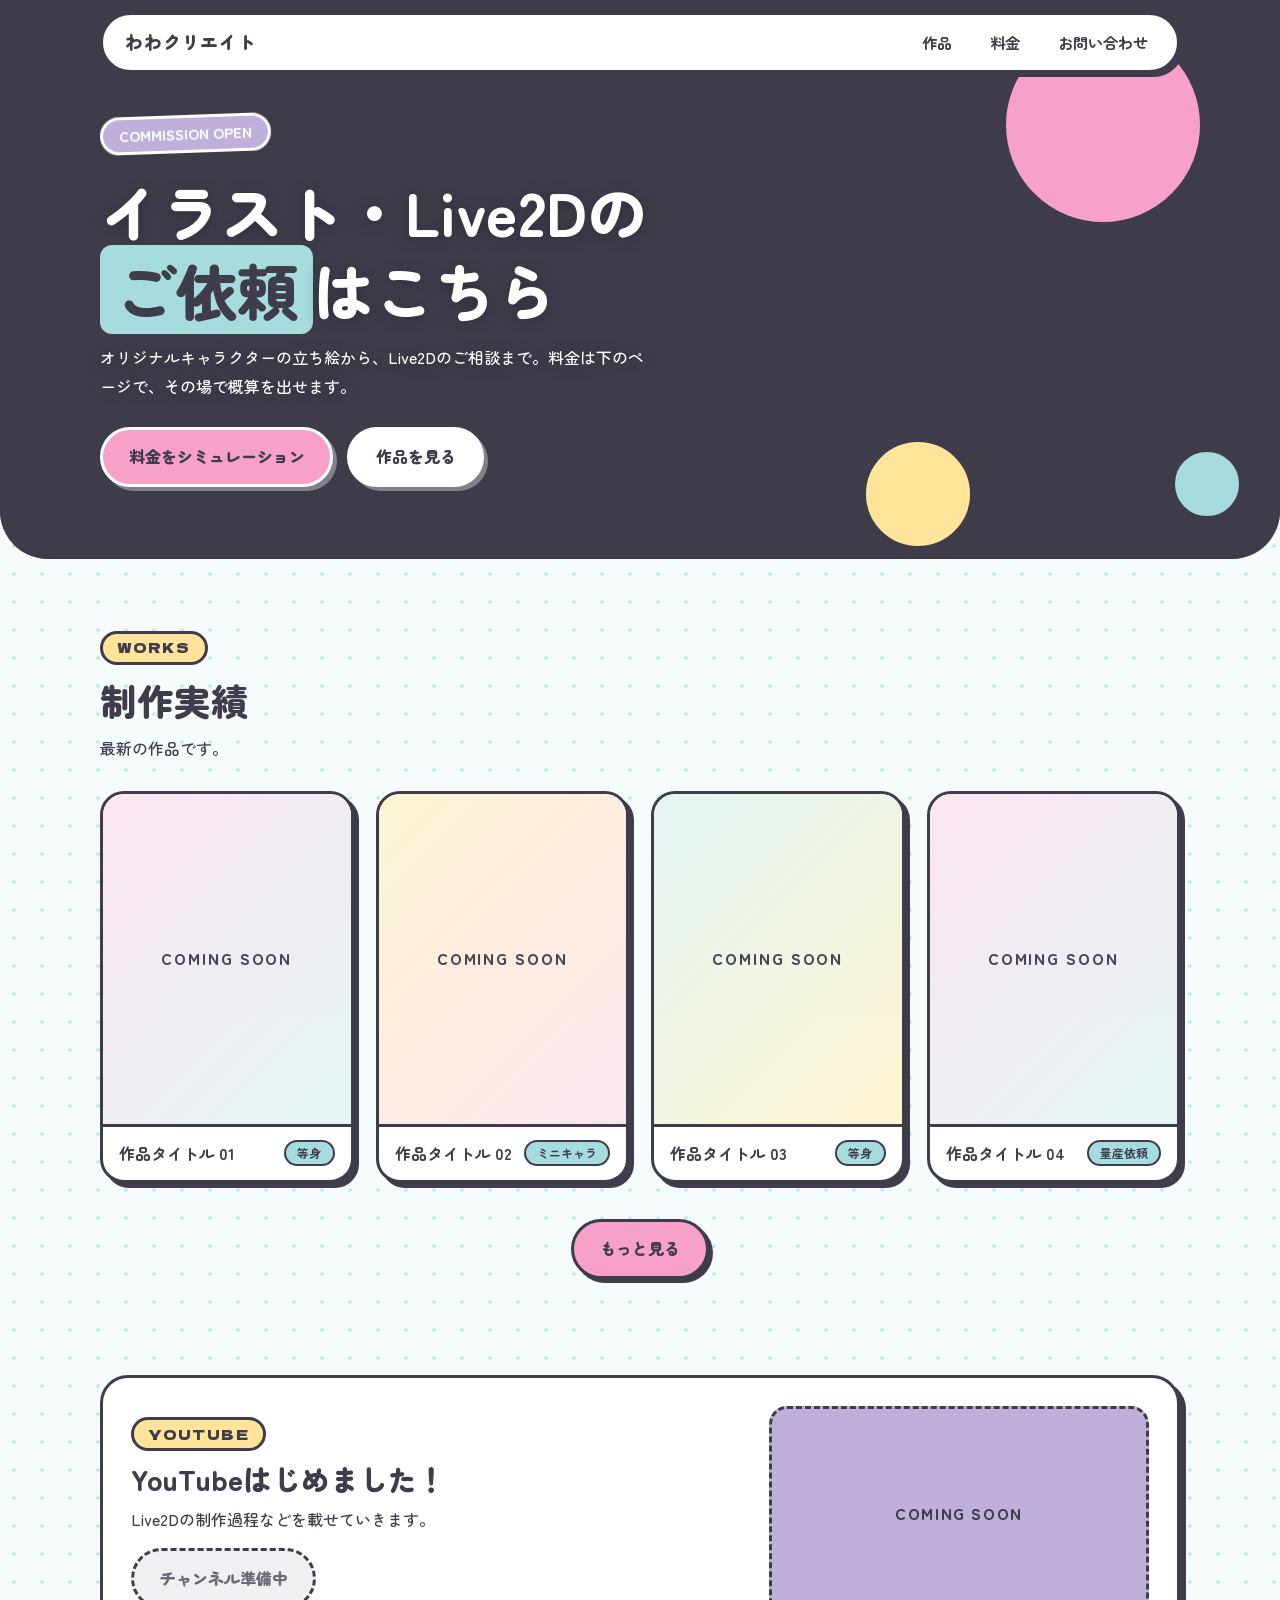
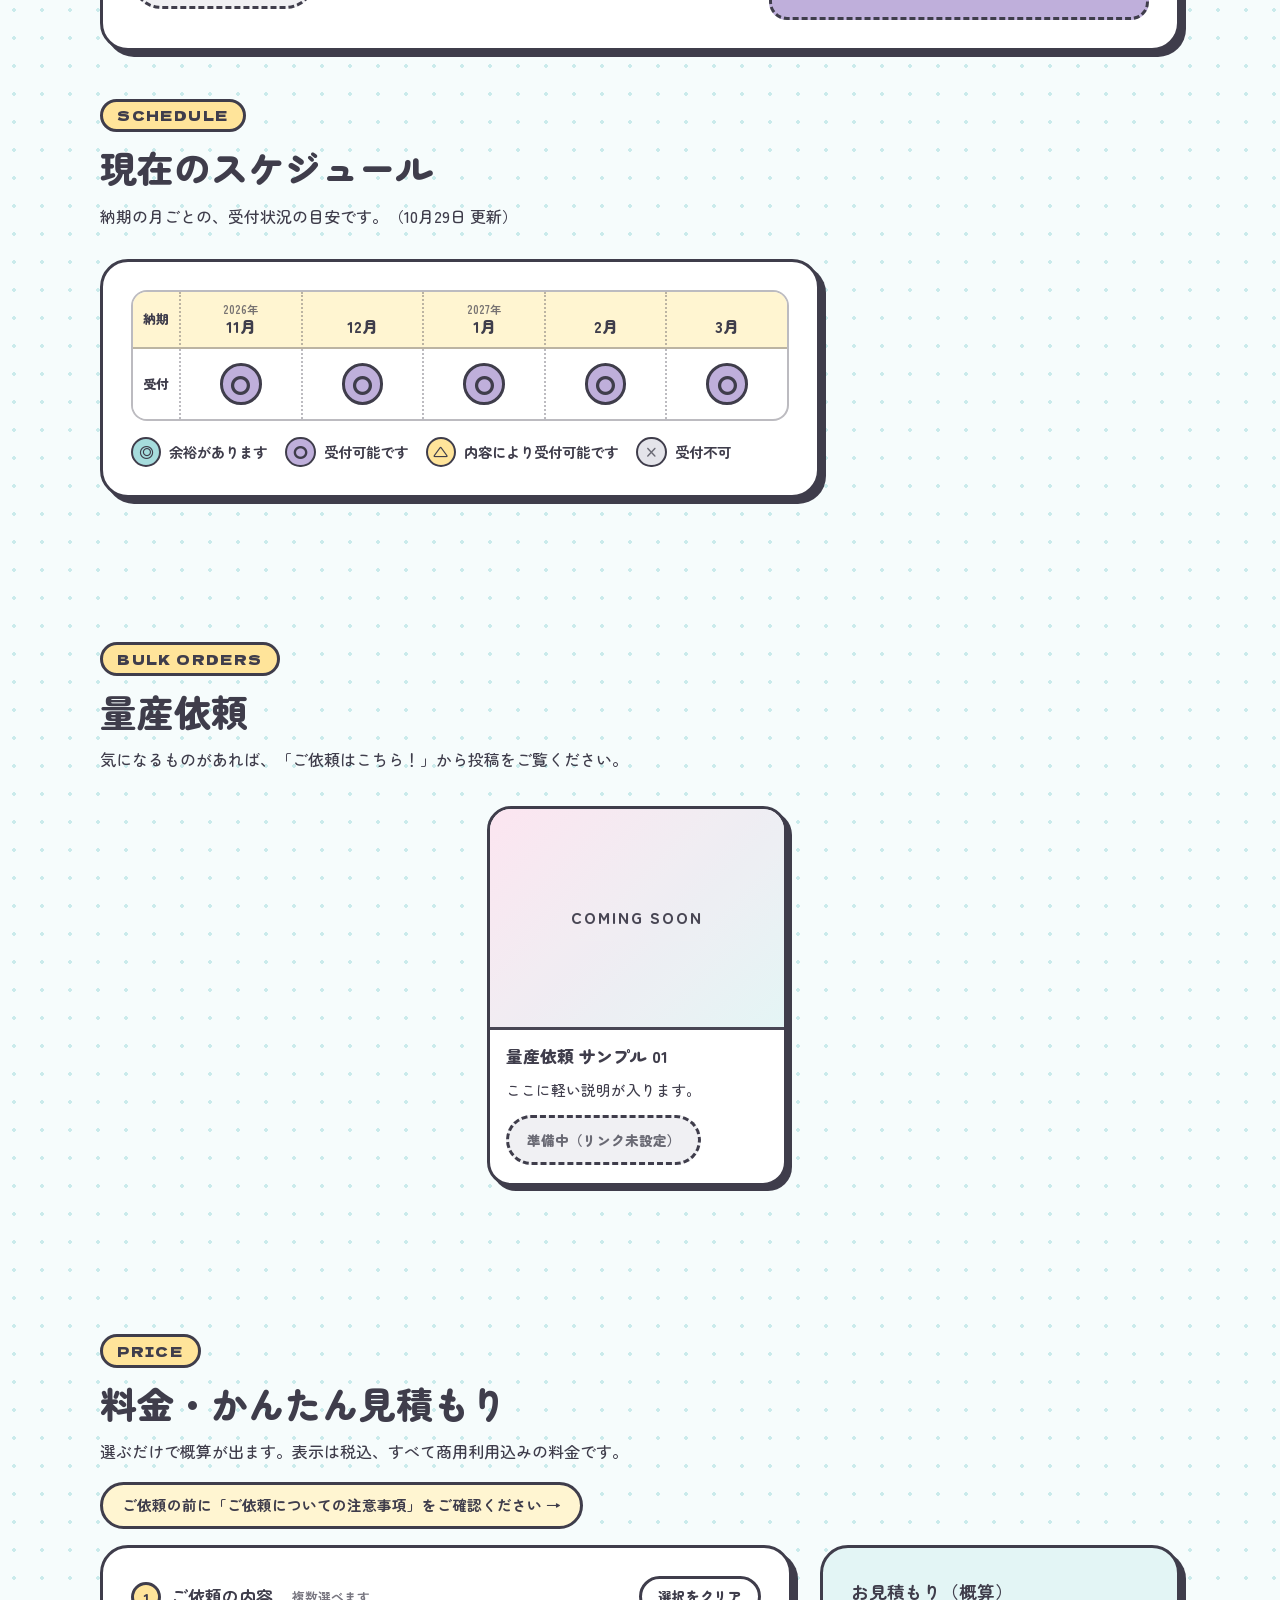
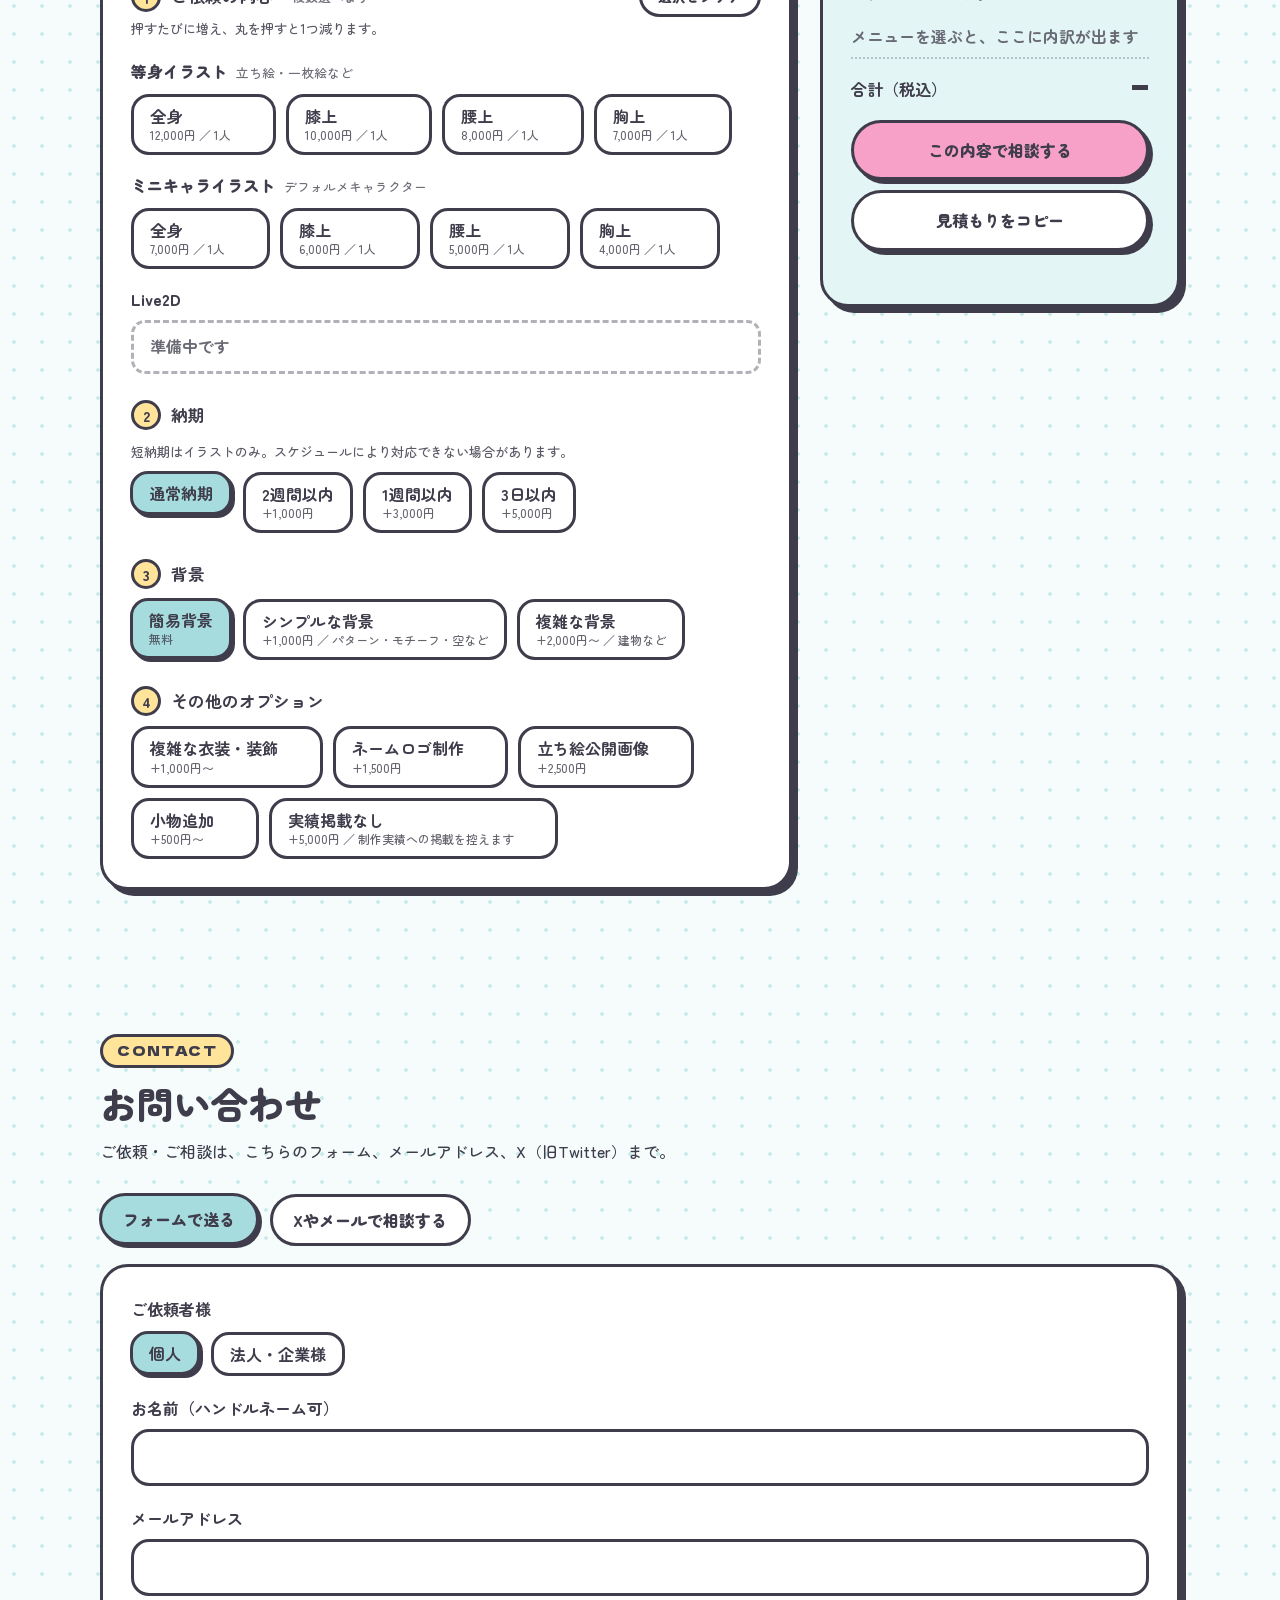
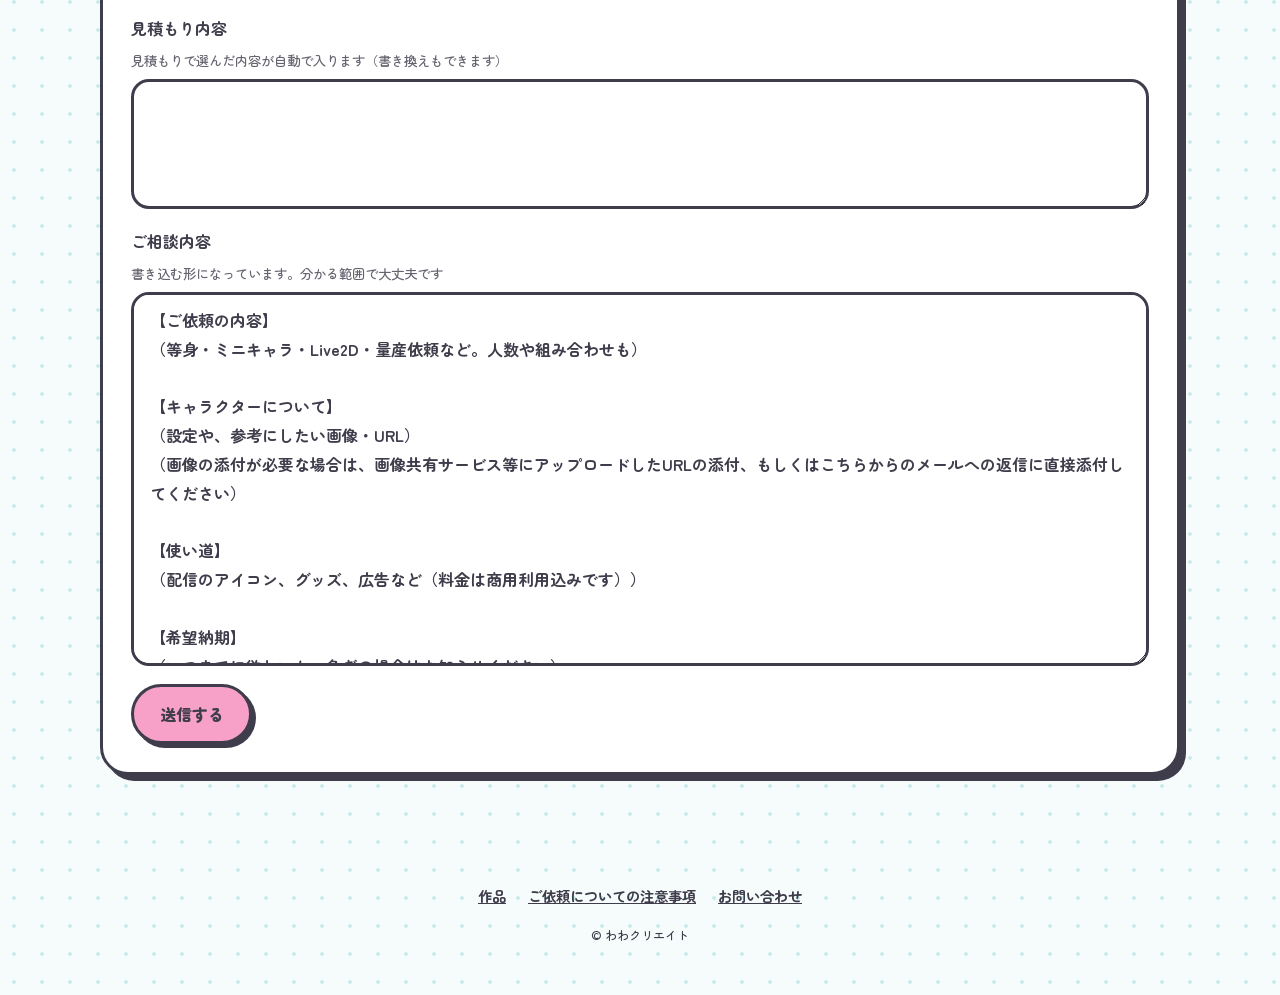
==== index.html @ dc54ae53 "Add files via upload" ====
<!DOCTYPE html>
<html lang="ja">
<head>
<meta charset="UTF-8">
<meta name="viewport" content="width=device-width, initial-scale=1">
<title>SITE NAME | イラスト・Live2Dのご依頼</title>
<meta name="description" content="イラスト・Live2Dのご依頼ページ。実績の紹介、料金の概算見積もり、お問い合わせができます。">
<link rel="preconnect" href="https://fonts.googleapis.com">
<link rel="preconnect" href="https://fonts.gstatic.com" crossorigin>
<link href="https://fonts.googleapis.com/css2?family=Dela+Gothic+One&family=Zen+Maru+Gothic:wght@500;700;900&display=swap" rel="stylesheet">
<link rel="stylesheet" href="style.css">

</head>
<body>

<header>
  <nav>
    <a class="logo" href="#top" data-sitename>SITE NAME</a>
    <ul>
      <li><a href="works.html">作品</a></li>
      <li><a href="#price">料金</a></li>
      <li><a href="#contact">お問い合わせ</a></li>
    </ul>
  </nav>
</header>

<main id="top">
  <div class="hero" id="hero">
    <div class="hero-media" id="heroMedia" aria-hidden="true"></div>
    <div class="hero-dim"></div>
    <span class="blob b1"></span><span class="blob b2"></span><span class="blob b3"></span>
    <div class="wrap">
      <span class="badge">COMMISSION OPEN</span>
      <h1>イラスト・Live2Dの<br><mark>ご依頼</mark>はこちら</h1>
      <p>オリジナルキャラクターの立ち絵から、Live2Dのご相談まで。料金は下のページで、その場で概算を出せます。</p>
      <div class="hero-camp" id="heroCamp" hidden><a class="camp-pill" href="#price" id="heroCampLink"></a></div>
      <div class="cta">
        <a class="btn pink" href="#price">料金をシミュレーション</a>
        <a class="btn white" href="#works">作品を見る</a>
      </div>
    </div>
  </div>

  <!-- 実績（最新の4件。全部は works.html） -->
  <section id="works">
    <div class="wrap">
      <span class="eyebrow">WORKS</span>
      <h2>制作実績</h2>
      <p class="lead">最新の作品です。</p>
      <div class="grid" id="worksGrid" data-limit="4" data-limit-mobile="2"></div>
      <div class="more"><a class="btn pink" href="works.html">もっと見る</a></div>
    </div>
  </section>

  <!-- YouTube -->
  <section id="youtube" class="yt-sec">
    <div class="wrap"><div class="card yt" data-youtube></div></div>
  </section>

  <!-- 現在のスケジュール -->
  <section id="schedule" class="sch-sec">
    <div class="wrap">
      <span class="eyebrow">SCHEDULE</span>
      <h2>現在のスケジュール</h2>
      <p class="lead">納期の月ごとの、受付状況の目安です。<span id="schedUpdated"></span></p>
      <div class="card sch-wrap" id="schedList"></div>
    </div>
  </section>

  <!-- 量産依頼（左右にスライド） -->
  <section id="bulk">
    <div class="wrap">
      <span class="eyebrow">BULK ORDERS</span>
      <h2>量産依頼</h2>
      <p class="lead">気になるものがあれば、「ご依頼はこちら！」から投稿をご覧ください。<span id="bulkHint">左右にスライドできます。</span></p>
      <div class="car-nav" id="bulkNav">
        <button type="button" class="car-btn" id="bulkPrev" aria-label="前へ"><svg viewBox="0 0 24 24" width="22" height="22" fill="none" stroke="currentColor" stroke-width="3" stroke-linecap="round" stroke-linejoin="round" aria-hidden="true"><polyline points="15 5 8 12 15 19"/></svg></button>
        <button type="button" class="car-btn" id="bulkNext" aria-label="次へ"><svg viewBox="0 0 24 24" width="22" height="22" fill="none" stroke="currentColor" stroke-width="3" stroke-linecap="round" stroke-linejoin="round" aria-hidden="true"><polyline points="9 5 16 12 9 19"/></svg></button>
      </div>
      <div class="car-track" id="bulkTrack" tabindex="0" aria-label="量産依頼の一覧（左右にスライドできます）"></div>
    </div>
  </section>

  <!-- 料金・見積もり -->
  <section id="price">
    <div class="wrap">
      <span class="eyebrow">PRICE</span>
      <h2>料金・かんたん見積もり</h2>
      <p class="lead">選ぶだけで概算が出ます。表示は税込、すべて商用利用込みの料金です。</p>
      <div class="camp-banner" id="campBanner" hidden>
        <span class="camp-ribbon">キャンペーン中</span>
        <div class="camp-body">
          <p class="camp-title" id="campTitle"></p>
          <p class="camp-text" id="campText"></p>
        </div>
      </div>
      <button type="button" class="notice-link" data-open="notesDialog" aria-haspopup="dialog">ご依頼の前に「ご依頼についての注意事項」をご確認ください →</button>

      <div class="est" id="estimator">
        <div class="card">
          <div class="group">
            <div class="grp-head">
              <h3><span class="num">1</span>ご依頼の内容<small class="h-sub">複数選べます</small></h3>
              <button type="button" class="clear-btn" id="clearBtn">選択をクリア</button>
            </div>
            <p class="note" style="margin:0 0 4px">押すたびに増え、丸を押すと1つ減ります。</p>
            <div id="figBlocks"></div>
            <div class="fig-cat" id="l2dBlock">
              <h4>Live2D<small>先着特典あり</small></h4>
              <p class="soon" id="l2dSoon">準備中です</p>
              <div class="chips" id="l2dChips"></div>
              <div class="disc" id="discBox" hidden>
                <label><input type="checkbox" name="disc" checked><span id="discLabel"></span></label>
              </div>
            </div>
          </div>

          <div id="illustOptions">
            <div class="group">
              <h3><span class="num">2</span>納期</h3>
              <p class="note" style="margin:0 0 8px">短納期はイラストのみ。スケジュールにより対応できない場合があります。</p>
              <div class="chips" id="rushChips"></div>
            </div>
            <div class="group">
              <h3><span class="num">3</span>背景</h3>
              <div class="chips" id="bgChips"></div>
            </div>
            <div class="group">
              <h3><span class="num">4</span>その他のオプション</h3>
              <p class="note" style="margin:0 0 8px"></p>
              <div class="chips" id="extraChips"></div>
            </div>
          </div>
          <div class="disc" id="campBox" hidden>
            <label><input type="checkbox" name="camp" id="campCheck" checked><span id="campLabel"></span></label>
            <small class="camp-note" id="campNote"></small>
          </div>
        </div>

        <aside class="card summary" aria-live="polite">
          <h3>お見積もり（概算）</h3>
          <ul class="lines" id="lines"></ul>
          <div class="total"><span>合計（税込）</span><b id="total">—</b></div>
          <p class="note" id="note"></p>
          <a class="btn pink" href="#contact">この内容で相談する</a>
          <button type="button" class="btn white" id="copyBtn">見積もりをコピー</button>
          <span class="copy-msg" id="copyMsg" role="status"></span>
        </aside>
      </div>
    </div>
  </section>

  <!-- お問い合わせ -->
  <section id="contact">
    <div class="wrap">
      <span class="eyebrow">CONTACT</span>
      <h2>お問い合わせ</h2>
      <p class="lead">ご依頼・ご相談は、こちらのフォーム、メールアドレス、X（旧Twitter）まで。</p>
      <div class="tabs" role="tablist" aria-label="ご連絡の方法">
        <button type="button" role="tab" class="tab" id="tabForm" aria-selected="true" aria-controls="panelForm">フォームで送る</button>
        <button type="button" role="tab" class="tab" id="tabDm" aria-selected="false" aria-controls="panelDm" tabindex="-1">Xやメールで相談する</button>
      </div>
      <div id="panelForm" role="tabpanel" aria-labelledby="tabForm">
      <div class="card">
        <form id="contactForm" novalidate>
          <fieldset class="f-set">
            <legend>ご依頼者様</legend>
            <div class="chips">
              <label class="chip"><input type="radio" name="clientType" value="個人" checked><span>個人</span></label>
              <label class="chip"><input type="radio" name="clientType" value="法人・企業"><span>法人・企業様</span></label>
            </div>
          </fieldset>
          <label class="f">お名前（ハンドルネーム可）
            <input type="text" name="name" required autocomplete="name">
          </label>
          <label class="f">メールアドレス
            <input type="email" name="email" required autocomplete="email">
          </label>
          <label class="f">見積もり内容 <small>見積もりで選んだ内容が自動で入ります（書き換えもできます）</small>
            <textarea name="estimate" id="estimateField"></textarea>
          </label>
          <label class="f">ご相談内容 <small>書き込む形になっています。分かる範囲で大丈夫です</small>
            <textarea name="message" id="messageField" required rows="12"></textarea>
          </label>
          <input type="text" name="_gotcha" tabindex="-1" autocomplete="off" style="display:none" aria-hidden="true">
          <div class="status" id="formStatus" role="status"></div>
          <button class="btn pink" type="submit" style="justify-self:start">送信する</button>
        </form>
      </div>
      </div>
      <div id="panelDm" role="tabpanel" aria-labelledby="tabDm" hidden>
        <div class="card profile" id="profileCard" aria-label="連絡先"></div>
      </div>
    </div>
  </section>
</main>

<footer>
  <div class="wrap">
    <p class="flinks"><a href="works.html">作品</a><button type="button" class="linkbtn" data-open="notesDialog" aria-haspopup="dialog">ご依頼についての注意事項</button><a href="#contact">お問い合わせ</a></p>
    <small>&copy; <span data-sitename>SITE NAME</span></small>
  </div>
</footer>

<div class="mbar" id="mbar" aria-hidden="true">
  <span>合計（税込）<b id="mTotal">—</b></span>
  <a class="btn pink" href="#contact">相談する</a>
</div>

<dialog id="notesDialog" class="notes-dialog" aria-labelledby="notesTitle">
  <div class="nd-head">
    <h2 id="notesTitle">ご依頼についての注意事項</h2>
    <button type="button" class="btn white nd-close" data-close>閉じる</button>
  </div>
  <div class="nd-body">
    
    <div class="card note-card" style="margin-top:0">
        <h2>ご依頼の流れ</h2>
        <ol>
          <li>【お問い合わせ】フォーム、メール、X（旧Twitter）のいずれかでご連絡ください。</li>
          <li>【確認】ご希望の内容を確認して、正式なお見積もり、納期をご案内します。</li>
          <li>【お支払い】原則先払い、銀行振込です。その他の方法や分割等も内容により対応可能。お気軽にご相談ください。</li>
          <li>【制作開始】入金確認後制作を開始いたします。</li>
          <li>【ラフ】ラフをご確認いただき、修正があればお伝えください。</li>
          <li>【清書】清書をご確認いただき、修正があれば修正し、納品。</li>
        </ol>
      </div>

      <div class="card note-card">
        <h2>料金について</h2>
        <ul>
          <li>表示している金額は、すべて税込です。</li>
          <li>すべて商用利用込みの料金です。</li>
          <li>かんたん見積もりは概算です。正式なお見積もりは内容確認後改めてご案内します。</li>
          <li>「〜」が付いている項目は最低金額です。内容によって変わります。</li>
        </ul>
      </div>

      <div class="card note-card">
        <h2>納期について</h2>
        <ul>
          <li>通常の納期：内容によりますが、ご依頼から納品まで通常1か月程頂いております。</li>
          <li>現在の受付状況は、トップページの「<a href="index.html#schedule">現在のスケジュール</a>」をご覧ください。</li>
          <li>短納期オプションはスケジュールによってはお受けできない場合があります。お急ぎの場合はあらかじめお伝えください。</li>
        </ul>
      </div>

      <div class="card note-card">
        <h2>修正について</h2>
        <ul>
          <li>無料の修正は、ラフの段階で2回までです。</li>
          <li>3回目以降は、500円〜の追加料金をいただきます。内容によって金額は異なります。</li>
          <li>完成後の修正は、軽微なもので1回のみ無料です。大幅な変更や2回目以降の修正は、同じく500円〜の追加料金をいただきます。</li>
        </ul>
      </div>

      <div class="card note-card">
        <h2>利用範囲・著作権について</h2>
        <ul>
          <li>商用利用に含まれる範囲：収益化している活動での使用、将来的な収益化を目指す活動での使用、グッズの販売を含みます。</li>
          <li>法人でのご利用：個人の方と同じ料金・範囲です。商用利用の範囲以外での使用用途をご希望の場合は事前にご相談ください（別料金となる場合があります）</li>
          <li>著作権の扱い：著作権は譲渡しません。著作権の譲渡をご希望の場合は、別途ご相談ください（別料金となります）</li>
          <li>禁止事項：イラストの二次配布、自作発言、AIへの学習・読み込みはお断りしています。</li>
          <li>実績掲載：完成したイラストは制作実績としてこのサイトやSNSに掲載することがあります。掲載を控えたい場合は追加オプションとなります（5,000円）</li>
        </ul>
      </div>

      <div class="card note-card">
        <h2>キャンセル・返金について</h2>
        <ul>
          <li>制作が始まってからのキャンセルは、<strong class="em-u">原則お受けしていません。</strong></li>
          <li>もしご希望される場合は、ラフ提出前→全額返金、ラフ提出後以降→返金不可・進行度合いによってはキャンセル料をいただくことがあります。</li>
        </ul>
      </div>

      <div class="card note-card">
        <h2>お預かりする情報について</h2>
        <ul>
          <li>お問い合わせでお預かりする個人情報・ご相談内容は、ご連絡と制作以外の用途で一切使用致しません。</li>
          <li>お問い合わせフォームの内容は、外部のフォーム受付サービスを通して受け取っています。</li>
        </ul>
      </div>

      <div class="card note-card">
        <h2>お受けできないご依頼</h2>
        <ul>
          <li>政治、宗教に関するご依頼</li>
          <li>公式のガイドラインで、有償でのご依頼が認められていない二次創作</li>
          <li>他者を攻撃する内容のご依頼</li>
          <li>判断に迷うご依頼は、事前にご相談ください。</li>
        </ul>
      </div>

      <div class="card note-card">
        <h2>Live2Dについて</h2>
        <ul>
          <li>準備中です。YoutubeやXに進捗をアップしていきますのでよければご確認ください！</li>
        </ul>
      </div>
    <div class="more"><button type="button" class="btn pink" data-close>閉じて戻る</button></div>
  </div>
</dialog>

<dialog id="lightbox" class="lb" aria-label="拡大表示">
  <div class="lb-media" id="lbMedia"></div>
  <div class="lb-info">
    <p class="lb-title" id="lbTitle"></p>
    <span class="tag" id="lbTag"></span>
    <p class="lb-desc" id="lbDesc"></p>
    <div class="lb-actions" id="lbActions"></div>
  </div>
  <button class="btn" type="button" id="lightboxClose">閉じる</button>
</dialog>

<noscript><p style="text-align:center;padding:24px">見積もりとフォームを使うには、JavaScriptを有効にしてください。</p></noscript>

<script src="config.js"></script>
<script src="common.js"></script>
<script>
/* サイト名・連絡先・トップ画像・作品は config.js、料金はこの下の PRICES を編集します */

// ==LOGIC-START==
// 料金はすべて「税込」で書きます。書いた数字がそのまま表示されます。
const PRICES = {
  categories: {
    tokushin: { label: "等身イラスト", note: "立ち絵・一枚絵など", sizes: [
      { id: "full",  label: "全身", price: 12000 },
      { id: "knee",  label: "膝上", price: 10000 },
      { id: "waist", label: "腰上", price: 8000 },
      { id: "bust",  label: "胸上", price: 7000 }
    ]},
    mini: { label: "ミニキャライラスト", note: "デフォルメキャラクター", sizes: [
      { id: "full",  label: "全身", price: 7000 },
      { id: "knee",  label: "膝上", price: 6000 },
      { id: "waist", label: "腰上", price: 5000 },
      { id: "bust",  label: "胸上", price: 4000 }
    ]}
  },
  // Live2D（仮置き）。使わない間は enabled を false にすると隠れます
  live2d: {
    enabled: false,   // ← Live2Dを始めるときは true にします（準備中の表示が消えて、メニューが出ます）
    discountRate: 0.5,
    discountLabel: "先着3名様 50%OFF を適用する",
    items: [
      { id: "illust",   label: "Live2D用イラスト",           price: 15000, desc: "Live2Dで動かす前提の、大きめサイズの立ち絵" },
      { id: "parts",    label: "パーツ分け",                 price: 10000, from: true, desc: "お手持ちの立ち絵をパーツ分けします" },
      { id: "simple",   label: "Live2D シンプルプラン",       price: 20000, desc: "基本の動きを中心にしたモデリング" },
      { id: "standard", label: "Live2D スタンダードプラン",   price: 40000, desc: "表情や揺れものにも対応した標準モデリング" }
    ]
  },
  rush: [
    { id: "none", label: "通常納期",   price: 0 },
    { id: "w2",   label: "2週間以内",  price: 1000 },
    { id: "w1",   label: "1週間以内",  price: 3000 },
    { id: "d3",   label: "3日以内",    price: 5000 }
  ],
  background: [
    { id: "simple",  label: "簡易背景",       price: 0,    desc: "" },
    { id: "basic",   label: "シンプルな背景", price: 1000, desc: "パターン・モチーフ・空など" },
    { id: "complex", label: "複雑な背景",     price: 2000, from: true, desc: "建物など" }
  ],
  extras: [
    { id: "costume", label: "複雑な衣装・装飾", price: 1000, from: true, type: "check" },
    { id: "logo",    label: "ネームロゴ制作",   price: 1500, type: "check" },
    { id: "promo",   label: "立ち絵公開画像",   price: 2500, type: "check" },
    { id: "props",   label: "小物追加",         price: 500,  from: true, type: "count", unit: "点" },
    { id: "nopost",  label: "実績掲載なし",     price: 5000, type: "check", max: 1, desc: "制作実績への掲載を控えます" }
  ]
};

const yen = n => n.toLocaleString("ja-JP") + "円";

function calculate(s) {
  const lines = [];
  let hasFrom = false;
  const add = (label, price, from) => { lines.push({ label, price, from: !!from }); if (from) hasFrom = true; };

  // イラスト：等身・ミニキャラの、範囲ごとの人数
  let illustCount = 0;
  Object.entries(PRICES.categories).forEach(([cid, cat]) => cat.sizes.forEach(z => {
    const n = (s.figs || {})[cid + ":" + z.id] || 0;
    if (n > 0) { illustCount += n; add(cat.label + "（" + z.label + "）" + (n > 1 ? " ×" + n : ""), z.price * n); }
  }));
  // 納期・背景・オプションは、イラストがあるときだけ（全体に1回）
  if (illustCount > 0) {
    const rush = PRICES.rush.find(r => r.id === s.rush);
    if (rush && rush.price) add("短納期：" + rush.label, rush.price);
    const bg = PRICES.background.find(b => b.id === s.bg);
    if (bg && bg.price) add("背景：" + bg.label, bg.price, bg.from);
    PRICES.extras.forEach(e => {
      const n = s.extras[e.id] || 0;
      if (n > 0) add(e.label + (n > 1 ? " ×" + n : ""), e.price * n, e.from);
    });
  }
  // Live2D
  let l2dSubtotal = 0;
  PRICES.live2d.items.filter(i => (s.live2d || []).includes(i.id)).forEach(i => { add(i.label, i.price, i.from); l2dSubtotal += i.price; });

  const subtotal = lines.reduce((a, l) => a + l.price, 0);
  // 先着特典は、Live2Dの分だけにかかる
  let discount = 0;
  if (s.discount && PRICES.live2d.discountRate && l2dSubtotal > 0) {
    discount = Math.round(l2dSubtotal * PRICES.live2d.discountRate);
  }
  // キャンペーン割引：campaignRate（例 0.15）があるときだけ、割引後の合計にかける
  let campaign = 0;
  if (s.campaignRate > 0 && subtotal - discount > 0) {
    campaign = Math.round((subtotal - discount) * s.campaignRate);
  }
  return {
    lines, illustCount, subtotal, discount, campaign, total: subtotal - discount - campaign, hasFrom,
    campaignLabel: s.campaignLabel || "キャンペーン割引", campaignPct: Math.round((s.campaignRate || 0) * 100)
  };
}

function estimateText(r) {
  if (!r.lines.length) return "";
  const rows = r.lines.map(l => "・" + l.label + "：" + yen((l.price)) + (l.from ? "〜" : ""));
  if (r.discount) rows.push("・先着特典：-" + yen((r.discount)));
  if (r.campaign) rows.push("・" + r.campaignLabel + "（" + r.campaignPct + "%OFF）：-" + yen((r.campaign)));
  rows.push("合計（税込）：" + yen((r.total)) + (r.hasFrom ? "〜" : ""));
  return rows.join("\n");
}
// ==LOGIC-END==

/* ---------- 画面の組み立て ---------- */
function renderHero() {
  const h = CONFIG.hero, hero = $("#hero"), media = $("#heroMedia");
  hero.style.setProperty("--dim", h.dim);
  if (!h.src) return;
  hero.classList.add("has-media");
  hero.style.setProperty("--pos", h.position || "center");
  if (h.positionMobile) hero.style.setProperty("--pos-m", h.positionMobile);
  let el;
  if (h.type === "video") {
    el = document.createElement("video");
    el.muted = true; el.loop = true; el.playsInline = true;
    el.setAttribute("muted", ""); el.setAttribute("playsinline", "");
    if (h.poster) el.poster = h.poster;
    el.src = h.src;
    if (!window.matchMedia("(prefers-reduced-motion: reduce)").matches) {
      el.autoplay = true;
      const p = el.play(); if (p && p.catch) p.catch(() => {});
    }
  } else {
    el = document.createElement("img");
    el.src = h.src; el.alt = "";
  }
  if (h.blur > 0) { el.style.setProperty("--blur", h.blur + "px"); el.style.transform = "scale(1.05)"; }
  el.onerror = () => { hero.classList.remove("has-media"); el.remove(); };
  media.appendChild(el);
}
const state = { figs: {}, rush: "none", bg: "simple", extras: {}, live2d: [], discount: true, campaign: true };

/* ---------- キャンペーン（期限つき。過ぎたら自動で消える） ---------- */
const CAMP = (function () {
  if (typeof CAMPAIGN === "undefined" || !CAMPAIGN.enabled || !(CAMPAIGN.rate > 0)) return null;
  const m = /^(\d{4})-(\d{2})-(\d{2})$/.exec(CAMPAIGN.endDate || "");
  if (!m) return null;
  const end = new Date(m[1] + "-" + m[2] + "-" + m[3] + "T23:59:59+09:00");
  if (isNaN(end.getTime()) || Date.now() > end.getTime()) return null;
  const wd = "日月火水木金土"[new Date(Date.UTC(+m[1], +m[2] - 1, +m[3])).getUTCDay()];
  const yearPart = +m[1] !== new Date().getFullYear() ? m[1] + "年" : "";
  return {
    rate: CAMPAIGN.rate, pct: Math.round(CAMPAIGN.rate * 100), name: CAMPAIGN.name || "キャンペーン",
    endText: yearPart + (+m[2]) + "月" + (+m[3]) + "日（" + wd + "）まで", stack: !!CAMPAIGN.withLive2dSenchaku
  };
})();
const campaignBlocked = () => !!CAMP && state.live2d.length > 0 && state.discount && !CAMP.stack;
const campaignOn = () => !!CAMP && state.campaign && !campaignBlocked();
function renderCampaign() {
  if (!CAMP) return;
  $("#heroCamp").hidden = false;
  $("#heroCampLink").innerHTML = '<span class="nb">' + esc(CAMP.name) + "　" + CAMP.pct + '%OFF</span><span class="nb">' + esc(CAMP.endText) + "</span>";
  $("#campBanner").hidden = false;
  $("#campTitle").innerHTML = '<span class="nb">' + esc(CAMP.name) + '</span><span class="nb">見積もりの合計から' + CAMP.pct + "%OFF</span>";
  $("#campText").textContent = CAMP.endText + "。見積もりを使ってお問い合わせいただいた方が対象です。見積もりの内容を添えてご連絡ください。";
  $("#campBox").hidden = false;
  $("#campLabel").textContent = CAMP.name + "（" + CAMP.pct + "%OFF）を適用する　" + CAMP.endText;
}

document.title = CONFIG.siteName + " | イラスト・Live2Dのご依頼";

function chip(type, name, value, label, sub, checked) {
  return '<label class="chip"><input type="' + type + '" name="' + name + '" value="' + value + '"' + (checked ? " checked" : "") +
    "><span>" + label + (sub ? "<small>" + sub + "</small>" : "") + "</span></label>";
}
const baseLabel = (p, from) => yen((p)) + (from ? "〜" : "");
const plusLabel = (p, from) => p === 0 ? "無料" : "+" + yen((p)) + (from ? "〜" : "");

// 押すたびに増えるボタン。右はしの丸が個数（丸を押すと1つ減る）
function cchip(attr, id, label, sub) {
  return '<div class="cwrap" ' + attr + '="' + id + '"><button type="button" class="cchip" aria-pressed="false"><span>' + label +
    (sub ? "<small>" + sub + "</small>" : "") + '</span></button><button type="button" class="cnt" hidden></button></div>';
}
function renderFigs() {
  $("#figBlocks").innerHTML = Object.entries(PRICES.categories).map(([cid, c]) =>
    '<div class="fig-cat"><h4>' + c.label + "<small>" + c.note + "</small></h4><div class=\"chips\">" +
    c.sizes.map(z => cchip("data-fig", cid + ":" + z.id, z.label, baseLabel(z.price) + " ／ 1人")).join("") +
    "</div></div>").join("");
}
function syncCounts() {
  document.querySelectorAll(".cwrap").forEach(w => {
    const n = (w.dataset.fig ? state.figs[w.dataset.fig] : state.extras[w.dataset.extra]) || 0;
    const bd = w.querySelector(".cnt");
    bd.hidden = n === 0; bd.textContent = n;
    bd.setAttribute("aria-label", "現在" + n + "。押すと1つ減らします");
    const c = w.querySelector(".cchip"); c.classList.toggle("on", n > 0); c.setAttribute("aria-pressed", n > 0);
  });
}
function renderOptions() {
  $("#rushChips").innerHTML = PRICES.rush.map(r => chip("radio", "rush", r.id, r.label, r.price ? plusLabel(r.price) : "", state.rush === r.id)).join("");
  $("#bgChips").innerHTML = PRICES.background.map(b => chip("radio", "bg", b.id, b.label, [plusLabel(b.price, b.from), b.desc].filter(Boolean).join(" ／ "), state.bg === b.id)).join("");
  $("#extraChips").innerHTML = PRICES.extras
    .map(e => cchip("data-extra", e.id, e.label, [plusLabel(e.price, e.from), e.desc].filter(Boolean).join(" ／ "))).join("");
}
function renderLive2D() {
  const on = PRICES.live2d.enabled;
  $("#l2dBlock").querySelector("h4 small").hidden = !on;
  $("#l2dChips").hidden = !on;
  $("#l2dSoon").hidden = on;
  $("#l2dChips").innerHTML = PRICES.live2d.items.map(i => chip("checkbox", "l2d", i.id, i.label, [baseLabel(i.price, i.from), i.desc].filter(Boolean).join(" ／ "), false)).join("");
  $("#discLabel").textContent = PRICES.live2d.discountLabel;
}
let lastResult = null;
function update() {
  if (CAMP) {
    const cb = $("#campCheck");
    cb.checked = campaignOn(); cb.disabled = campaignBlocked();
    $("#campNote").textContent = campaignBlocked() ? "Live2Dの先着特典とは同時に使えません。先着特典のチェックを外すと選べます。" : "";
  }
  $("#discBox").hidden = state.live2d.length === 0;
  const r = calculate({ ...state, campaignRate: campaignOn() ? CAMP.rate : 0, campaignLabel: CAMP ? CAMP.name : "" });
  lastResult = r;
  const list = $("#lines");
  if (!r.lines.length) {
    list.innerHTML = '<li class="empty">メニューを選ぶと、ここに内訳が出ます</li>';
    $("#total").textContent = "—"; $("#mTotal").textContent = "—";
    $("#note").textContent = "";
    $("#estimateField").value = "";
    return;
  }
  let html = r.lines.map(l => "<li><span>" + l.label + "</span><span>" + yen((l.price)) + (l.from ? "〜" : "") + "</span></li>").join("");
  if (r.discount) html += '<li class="minus"><span>先着特典</span><span>-' + yen((r.discount)) + "</span></li>";
  if (r.campaign) html += '<li class="minus"><span>' + esc(r.campaignLabel) + "（" + r.campaignPct + "%OFF）</span><span>-" + yen((r.campaign)) + "</span></li>";
  list.innerHTML = html;
  const total = yen((r.total)) + (r.hasFrom ? "〜" : "");
  $("#total").textContent = total; $("#mTotal").textContent = total;
  $("#note").textContent = (r.hasFrom ? "「〜」付きの項目は最低金額です。" : "") + "あくまで概算です。正式なお見積もりは、内容を確認してからご案内します。";
  $("#estimateField").value = estimateText(r);
}

$("#estimator").addEventListener("change", e => {
  const t = e.target;
  if (t.name === "rush") state.rush = t.value;
  else if (t.name === "bg") state.bg = t.value;
  else if (t.name === "l2d") state.live2d = [...document.querySelectorAll("input[name=l2d]:checked")].map(i => i.value);
  else if (t.name === "disc") state.discount = t.checked;
  else if (t.name === "camp") state.campaign = t.checked;
  update();
});
$("#estimator").addEventListener("click", e => {
  if (e.target.closest("#clearBtn")) {
    state.figs = {}; state.extras = {}; state.live2d = []; state.rush = "none"; state.bg = "simple";
    renderOptions(); renderLive2D(); syncCounts(); update();
    return;
  }
  const w = e.target.closest(".cwrap");
  if (!w) return;
  const store = w.dataset.fig ? state.figs : state.extras;
  const id = w.dataset.fig || w.dataset.extra;
  const dec = !!e.target.closest(".cnt");
  const ex = w.dataset.extra ? PRICES.extras.find(x => x.id === id) : null;
  store[id] = Math.max(0, Math.min((ex && ex.max) || 20, (store[id] || 0) + (dec ? -1 : 1)));
  syncCounts(); update();
});

/* ---------- 見積もりのコピー ---------- */
(function () {
  const msg = $("#copyMsg"); let timer;
  const say = m => { msg.textContent = m; clearTimeout(timer); timer = setTimeout(() => { msg.textContent = ""; }, 6000); };
  $("#copyBtn").addEventListener("click", async () => {
    if (!lastResult || !lastResult.lines.length) { say("メニューを選ぶと、コピーできます。"); return; }
    const text = "【お見積もり（概算・税込）】\n" + estimateText(lastResult) + "\n※サイトの見積もり機能で作成しました";
    say((await copyText(text)) ? "コピーしました。XのDMやメールに貼り付けてください。" : "コピーできませんでした。下のフォームの「見積もり内容」からコピーしてください。");
  });
})();

/* ---------- 連絡方法の切り替え ---------- */
(function () {
  const tabs = [$("#tabForm"), $("#tabDm")], panels = [$("#panelForm"), $("#panelDm")];
  const show = i => tabs.forEach((t, k) => {
    t.setAttribute("aria-selected", k === i); t.tabIndex = k === i ? 0 : -1; panels[k].hidden = k !== i;
  });
  tabs.forEach((t, i) => {
    t.addEventListener("click", () => show(i));
    t.addEventListener("keydown", e => {
      if (e.key === "ArrowRight" || e.key === "ArrowLeft") { const n = 1 - i; show(n); tabs[n].focus(); }
    });
  });
})();

/* ---------- フォーム ---------- */
$("#contactForm").addEventListener("submit", async e => {
  e.preventDefault();
  const form = e.target, st = $("#formStatus");
  const show = (msg, cls) => { st.textContent = msg; st.className = "status show " + cls; };
  if (!form.name.value.trim() || !form.email.value.trim() || !form.message.value.trim()) {
    show("お名前・メールアドレス・ご相談内容を入力してください。", "warn"); return;
  }
  if (form.message.value.trim() === form.message.defaultValue.trim()) {
    show("ご相談内容の項目に、書き込んでください。", "warn"); return;
  }
  if (!CONFIG.formEndpoint) {
    show("フォームの送信先がまだ設定されていません（config.js の formEndpoint を設定してください）。", "warn"); return;
  }
  try {
    const fd = new FormData(form);
    const subject = "【" + CONFIG.siteName + "】お問い合わせ";
    fd.append("_subject", subject); fd.append("subject", subject);
    if (CONFIG.formAccessKey) fd.append("access_key", CONFIG.formAccessKey);
    const res = await fetch(CONFIG.formEndpoint, { method: "POST", headers: { Accept: "application/json" }, body: fd });
    if (!res.ok) throw new Error("status " + res.status);
    form.reset(); update();
    show("送信しました。内容を確認して、ご連絡します。", "ok");
  } catch (err) {
    show("送信できませんでした。時間をおいてもう一度お試しください。", "warn");
  }
});

renderHero(); renderFigs(); renderOptions(); renderLive2D(); renderCampaign(); syncCounts(); update();
</script>
</body>
</html>
---- style.css ----
:root{
  --bg:#F6FCFC; --ink:#3F3D4B; --card:#fff;
  --pink:#F7A1C9; --pink-soft:#FCE4F0;
  --blue:#3C9CA0; --blue-soft:#E3F5F5;
  --yellow:#FFE49A; --yellow-soft:#FFF5D1;
  --mint:#A6DCDD; --lav:#BFAFDB;
  --radius:28px;
}
*{box-sizing:border-box;margin:0}
html{scroll-behavior:smooth}
body{
  font-family:"Zen Maru Gothic","Hiragino Maru Gothic ProN","Yu Gothic",sans-serif;
  background:var(--bg);
  background-image:radial-gradient(rgba(166,220,221,.55) 2px,transparent 2px);
  background-size:28px 28px;
  color:var(--ink);line-height:1.8;font-weight:500;-webkit-font-smoothing:antialiased;
}
a{color:inherit}
.wrap{width:min(1080px,100% - 32px);margin-inline:auto}
section{padding:72px 0}

/* ボタン */
.btn{
  display:inline-flex;align-items:center;justify-content:center;gap:.4em;
  padding:.8rem 1.6rem;border:3px solid var(--ink);border-radius:999px;
  background:var(--yellow);color:var(--ink);font:inherit;font-weight:900;text-decoration:none;cursor:pointer;
  box-shadow:4px 4px 0 var(--ink);transition:transform .12s,box-shadow .12s;
}
.btn:hover{transform:translate(2px,2px);box-shadow:2px 2px 0 var(--ink)}
.btn:active{transform:translate(4px,4px);box-shadow:0 0 0 var(--ink)}
.btn.pink{background:var(--pink)}
.btn.white{background:#fff}
:focus-visible{outline:3px solid var(--blue);outline-offset:3px}

/* ナビ */
header{position:sticky;top:12px;z-index:20;padding:0 16px}
nav{
  width:min(1080px,100%);margin:12px auto 0;display:flex;align-items:center;justify-content:space-between;gap:12px;
  background:#fff;border:3px solid var(--ink);border-radius:999px;padding:.5rem .8rem .5rem 1.4rem;box-shadow:4px 4px 0 var(--ink);
}
.logo{font-weight:900;font-size:1.1rem;text-decoration:none;letter-spacing:.04em}
nav ul{list-style:none;padding:0;display:flex;gap:6px}
nav ul a{display:block;padding:.35rem 1rem;border-radius:999px;text-decoration:none;font-weight:700;font-size:.95rem}
nav ul a:hover{background:var(--pink-soft)}
@media(max-width:560px){nav ul a{padding:.35rem .6rem;font-size:.85rem}.logo{font-size:.95rem}}

/* ヒーロー */
.hero{--dim:.65;padding:120px 0 72px;min-height:560px;display:flex;align-items:center;position:relative;overflow:hidden;background:var(--ink);color:#fff;border-radius:0 0 48px 48px;margin-top:-78px}
.hero-media{position:absolute;inset:0;z-index:0}
.hero-media img,.hero-media video{position:absolute;inset:0;width:100%;height:100%;object-fit:cover;object-position:var(--pos,center);filter:blur(var(--blur,0px))}
.hero-dim{position:absolute;inset:0;z-index:1;background:rgba(63,61,75,var(--dim))}
.hero.has-media .blob{display:none}
@media(max-width:700px){.hero-media img,.hero-media video{object-position:var(--pos-m,var(--pos,center))}}
.hero .wrap{position:relative;z-index:2}
.badge{display:inline-block;padding:.2rem 1rem;border:3px solid var(--ink);border-radius:999px;background:var(--lav);font-weight:900;font-size:.9rem;transform:rotate(-2deg)}
.hero h1{font-size:clamp(2rem,6.5vw,3.8rem);line-height:1.3;font-weight:900;margin:18px 0 14px}
.hero h1,.hero p{text-shadow:0 2px 14px rgba(30,28,40,.45)}
.hero h1 mark{background:var(--yellow);color:var(--ink);padding:0 .25em;border-radius:12px;text-shadow:none}
.hero .badge{border-color:#fff}
.hero .btn{border-color:#fff;box-shadow:4px 4px 0 rgba(255,255,255,.35)}
.hero .btn:hover{box-shadow:2px 2px 0 rgba(255,255,255,.35)}
.hero .btn:active{box-shadow:0 0 0 transparent}
.hero p{max-width:34em;margin-bottom:26px}
.hero .cta{display:flex;flex-wrap:wrap;gap:14px}
.blob{position:absolute;border:3px solid var(--ink);border-radius:50%;z-index:1}
.b1{width:200px;height:200px;background:var(--pink);right:6%;top:30px}
.b2{width:110px;height:110px;background:var(--yellow);right:24%;bottom:10px}
.b3{width:70px;height:70px;background:var(--mint);right:3%;bottom:40px}
@media(max-width:700px){.b1{width:120px;height:120px;right:-20px;top:10px}.b2{right:30%;width:70px;height:70px}}

/* 見出し */
.eyebrow{display:inline-block;padding:.1rem .9rem;border:3px solid var(--ink);border-radius:999px;background:var(--yellow);font-weight:900;font-size:.85rem;letter-spacing:.1em}
h2{font-size:clamp(1.6rem,4.5vw,2.3rem);font-weight:900;margin:10px 0 8px;line-height:1.4}
.lead{margin-bottom:28px}

/* カード */
.card{background:var(--card);border:3px solid var(--ink);border-radius:var(--radius);box-shadow:6px 6px 0 var(--ink);padding:28px}

/* 実績 */
.filters{display:flex;flex-wrap:wrap;gap:10px;margin-bottom:24px}
.filters button{
  font:inherit;font-weight:700;padding:.4rem 1.1rem;border:3px solid var(--ink);border-radius:999px;background:#fff;cursor:pointer;
}
.filters button[aria-pressed="true"]{background:var(--mint);box-shadow:3px 3px 0 var(--ink)}
.grid{display:grid;grid-template-columns:repeat(auto-fill,minmax(210px,1fr));gap:22px}
.work{border:3px solid var(--ink);border-radius:24px;overflow:hidden;background:#fff;box-shadow:5px 5px 0 var(--ink);cursor:default;padding:0;font:inherit;text-align:left;color:inherit;width:100%}
.work.clickable{cursor:zoom-in}
.thumb{aspect-ratio:3/4;display:grid;place-items:center;background:linear-gradient(135deg,var(--pink-soft),var(--blue-soft));font-weight:900;letter-spacing:.12em;opacity:.95}
.work:nth-child(3n+2) .thumb{background:linear-gradient(135deg,var(--yellow-soft),var(--pink-soft))}
.work:nth-child(3n) .thumb{background:linear-gradient(135deg,var(--blue-soft),var(--yellow-soft))}
.thumb img{width:100%;height:100%;object-fit:cover;display:block}
.meta{padding:12px 16px;border-top:3px solid var(--ink);display:flex;justify-content:space-between;gap:8px;align-items:center;font-weight:700}
.tag{font-size:.75rem;padding:0 .7rem;border:2px solid var(--ink);border-radius:999px;background:var(--mint);white-space:nowrap}
dialog{border:3px solid var(--ink);border-radius:24px;padding:12px;max-width:min(92vw,760px);background:#fff;box-shadow:6px 6px 0 var(--ink)}
dialog{margin:auto;color:var(--ink)}
dialog::backdrop{background:rgba(63,61,75,.55)}
dialog img{max-width:100%;max-height:78vh;display:block;border-radius:14px;margin:0 auto}
dialog .btn{margin-top:12px;width:100%}

/* 見積もり */
.est{display:grid;grid-template-columns:1fr 360px;gap:28px;align-items:start}
@media(max-width:900px){.est{grid-template-columns:1fr}}
.group{margin-top:26px}
.card > .group:first-child{margin-top:0}
.group[hidden]{display:none}
.group h3{font-size:1.05rem;margin-bottom:10px;display:flex;align-items:center;gap:10px}
.num{display:inline-grid;place-items:center;width:30px;height:30px;border-radius:50%;background:var(--yellow);border:3px solid var(--ink);font-size:.9rem;font-weight:900}
.chips{display:flex;flex-wrap:wrap;gap:10px}
.chip{position:relative}
.chip input{position:absolute;opacity:0;pointer-events:none}
.chip span{display:inline-flex;flex-direction:column;padding:.5rem 1rem;border:3px solid var(--ink);border-radius:18px;background:#fff;cursor:pointer;line-height:1.4;font-weight:700;transition:.12s}
.chip small{font-size:.75rem;font-weight:500;opacity:.8}
.chip input:checked+span{background:var(--mint);box-shadow:3px 3px 0 var(--ink);transform:translate(-1px,-1px)}
.chip input:focus-visible+span{outline:3px solid var(--blue);outline-offset:2px}
.stepper{display:flex;align-items:center;gap:10px;margin-top:10px;flex-wrap:wrap}
.stepper button{width:36px;height:36px;border-radius:50%;border:3px solid var(--ink);background:#fff;font:inherit;font-weight:900;cursor:pointer;line-height:1}
.stepper output{min-width:1.6em;text-align:center;font-weight:900}
.stepper small{opacity:.8}
.disc{margin-top:18px;padding:12px 16px;border:3px dashed var(--ink);border-radius:20px;background:var(--yellow-soft)}
.disc label{display:flex;gap:10px;align-items:center;font-weight:700;cursor:pointer}
.disc input{width:20px;height:20px;accent-color:var(--blue)}

.summary{position:sticky;top:96px;background:var(--blue-soft)}
.summary h3{font-size:1.1rem;margin-bottom:8px}
.lines{list-style:none;padding:0;margin:0 0 12px}
.lines li{display:flex;justify-content:space-between;gap:12px;padding:.4rem 0;border-bottom:2px dotted rgba(63,61,75,.35);font-weight:700}
.lines li span:last-child{white-space:nowrap}
.lines li.minus span:last-child{color:#c2255c}
.empty{opacity:.75}
.total{display:flex;justify-content:space-between;align-items:baseline;gap:10px;margin:10px 0 4px}
.total b{font-size:2rem;font-weight:900;line-height:1.2}
.total span{font-weight:700}
.note{font-size:.82rem;opacity:.85;margin:8px 0 16px}
.summary .btn{width:100%}

.mbar{display:none}
@media(max-width:900px){
  .summary{position:static}
  .mbar{
    display:flex;align-items:center;justify-content:space-between;gap:12px;position:fixed;left:12px;right:12px;bottom:12px;z-index:30;
    background:#fff;border:3px solid var(--ink);border-radius:999px;padding:.4rem .5rem .4rem 1.2rem;box-shadow:4px 4px 0 var(--ink);
    visibility:hidden;opacity:0;transform:translateY(24px);transition:opacity .2s,transform .2s,visibility 0s .2s;
  }
  .mbar.show{visibility:visible;opacity:1;transform:none;transition:opacity .2s,transform .2s}
  @media(prefers-reduced-motion:reduce){.mbar,.mbar.show{transition:none}}
  .mbar b{font-size:1.2rem;font-weight:900}
  .mbar .btn{padding:.5rem 1.1rem;box-shadow:2px 2px 0 var(--ink)}
  #price{padding-bottom:150px}
}

/* フォーム */
form{display:grid;gap:18px}
label.f{display:grid;gap:6px;font-weight:700}
label.f small{font-weight:500;opacity:.8}
input[type=text],input[type=email],textarea{
  font:inherit;color:inherit;width:100%;padding:.7rem 1rem;border:3px solid var(--ink);border-radius:18px;background:#fff;
}
textarea{min-height:130px;resize:vertical}
textarea[readonly]{background:var(--blue-soft);min-height:110px}
.status{font-weight:700;padding:.6rem 1rem;border-radius:16px;border:3px solid var(--ink);display:none}
.status.show{display:block}
.status.ok{background:var(--mint)}
.status.warn{background:var(--yellow-soft)}
footer{padding:36px 0 48px;text-align:center;font-size:.9rem}
.pills{display:flex;flex-wrap:wrap;gap:8px;margin-top:14px}
.pills span{padding:.15rem .9rem;border:3px solid var(--ink);border-radius:999px;background:#fff;font-weight:700;font-size:.85rem}

/* ---- 追加ページ・共通パーツ ---- */
nav ul a[aria-current="page"]{background:var(--pink-soft)}
.page-head{padding:48px 0 0}
.page-head h1{font-size:clamp(1.8rem,5vw,2.6rem);font-weight:900;margin:10px 0 8px;line-height:1.4}
.more{text-align:center;margin-top:36px}
.notice-link{display:inline-flex;align-items:center;gap:.5em;margin:0 0 24px;padding:.45rem 1.2rem;border:3px solid var(--ink);border-radius:999px;background:var(--yellow-soft);font-weight:700;text-decoration:none;font-size:.92rem}
.notice-link:hover{background:var(--yellow)}
.contact-links{display:flex;flex-wrap:wrap;gap:12px;margin:0 0 24px}
.pill{display:inline-flex;align-items:center;gap:.5em;padding:.5rem 1.3rem;border:3px solid var(--ink);border-radius:999px;background:#fff;font-weight:700;text-decoration:none;box-shadow:3px 3px 0 var(--ink);overflow-wrap:anywhere}
a.pill:hover{background:var(--pink-soft)}
.pill small{font-weight:500;color:#6A6A74;font-size:.82rem}
.pill.off{background:#f0f0f3;color:#6A6A74;box-shadow:none;border-style:dashed}
.note-card{margin-top:24px}
.note-card h2{font-size:1.25rem;margin:0 0 10px}
.note-card p{margin:.4em 0}
.note-card ul,.note-card ol{padding-left:1.4em}
.note-card li{margin:.3em 0}
.todo{background:var(--yellow);border-radius:8px;padding:0 .4em;font-weight:700}
.draft{padding:.7rem 1.1rem;border:3px dashed var(--ink);border-radius:18px;background:var(--yellow-soft);font-weight:700;margin:20px 0 0}
.flinks{display:flex;flex-wrap:wrap;justify-content:center;gap:8px 22px;margin-bottom:12px}
.flinks a{font-weight:700}

/* ---- 注意事項ポップアップ ---- */
.notice-link{font:inherit;font-weight:700;font-size:.92rem;cursor:pointer;text-align:left;color:var(--ink)}
.linkbtn{font:inherit;font-weight:700;background:none;border:0;padding:0;text-decoration:underline;cursor:pointer;color:inherit}
.notes-dialog{width:min(760px,calc(100% - 24px));max-height:88vh;max-height:88dvh;padding:0;border-radius:28px;overflow:hidden}
.notes-dialog[open]{display:flex;flex-direction:column}
.nd-head{display:flex;align-items:center;justify-content:space-between;gap:12px;padding:14px 18px 14px 24px;border-bottom:3px solid var(--ink);background:var(--yellow-soft)}
.nd-head h2{font-size:1.1rem;margin:0;line-height:1.4}
.nd-close{padding:.4rem 1.1rem;box-shadow:3px 3px 0 var(--ink);white-space:nowrap}
.nd-body{overflow:auto;padding:8px 22px 28px;overscroll-behavior:contain}
.nd-body .note-card{box-shadow:4px 4px 0 var(--ink);padding:22px}
.nd-body .draft{margin:16px 0 20px}
.notes-dialog .btn{width:auto;margin-top:0}
html.no-scroll{overflow:hidden}

/* ---- フォームの選択（個人・法人） ---- */
fieldset.f-set{border:0;padding:0;margin:0;min-width:0}
fieldset.f-set legend{font-weight:700;padding:0;margin-bottom:8px}

/* ---- 連絡先（プロフィール） ---- */
.profile{margin-top:28px;display:flex;gap:24px;align-items:center;flex-wrap:wrap;background:var(--blue-soft)}
.p-icon{width:104px;height:104px;border-radius:50%;border:3px solid var(--ink);background:var(--lav);flex:none;overflow:hidden;display:grid;place-items:center;font-size:2.2rem;font-weight:900;box-shadow:4px 4px 0 var(--ink)}
.p-icon img{width:100%;height:100%;object-fit:cover;display:block}
.p-body{flex:1;min-width:220px}
.p-name{font-size:1.3rem;font-weight:900;line-height:1.4;margin:0}
.p-bio{margin:2px 0 10px}
.p-links{list-style:none;padding:0;display:grid;gap:8px}
.p-links li{display:flex;align-items:center;gap:12px;flex-wrap:wrap}
.p-tag{display:inline-block;min-width:4.6em;text-align:center;padding:0 .8rem;border:2px solid var(--ink);border-radius:999px;background:#fff;font-size:.8rem;font-weight:900;letter-spacing:.06em}
.p-links a{font-weight:700;overflow-wrap:anywhere}
.p-links .off{color:#6A6A74}
@media(max-width:520px){.profile{justify-content:center;text-align:center}.p-links li{justify-content:center}}

/* ---- 共通：hidden を確実に隠す ---- */
[hidden]{display:none !important}

/* ---- 量産依頼（左右にスライド） ---- */
.car-nav{display:flex;gap:10px;justify-content:flex-end;margin:0 0 12px}
.car-btn{width:46px;height:46px;border-radius:50%;border:3px solid var(--ink);background:#fff;color:var(--ink);cursor:pointer;display:grid;place-items:center;box-shadow:3px 3px 0 var(--ink);transition:transform .12s,box-shadow .12s}
.car-btn:hover:not(:disabled){background:var(--pink-soft)}
.car-btn:active:not(:disabled){transform:translate(3px,3px);box-shadow:0 0 0 var(--ink)}
.car-btn:disabled{opacity:.35;cursor:default;box-shadow:none}
.car-track{display:flex;gap:22px;overflow-x:auto;scroll-snap-type:x mandatory;scroll-padding-left:4px;padding:4px 10px 20px 4px;margin:0 -4px;scrollbar-width:none;-webkit-overflow-scrolling:touch;overscroll-behavior-x:contain}
.car-track::-webkit-scrollbar{display:none}
.bcard:first-child{margin-left:auto}
.bcard:last-child{margin-right:auto}
.bcard{flex:0 0 min(300px,78%);scroll-snap-align:start;border:3px solid var(--ink);border-radius:24px;background:#fff;box-shadow:5px 5px 0 var(--ink);overflow:hidden;display:flex;flex-direction:column}
.thumb-btn{border:0;padding:0;background:none;cursor:zoom-in;display:block;width:100%;font:inherit;color:inherit}
.bcard .thumb{aspect-ratio:4/3;border-bottom:3px solid var(--ink)}
.bcard-body{padding:14px 16px 18px;display:flex;flex-direction:column;gap:8px;flex:1}
.bcard-title{font-size:1.05rem;font-weight:900;line-height:1.5;margin:0}
.bcard-desc{font-size:.92rem;margin:0;flex:1}
.bcard .btn{align-self:flex-start;margin-top:4px;white-space:nowrap;max-width:100%}
.bcard .btn.off{font-size:.85rem;padding:.6rem 1.1rem}
.btn.off{background:#f0f0f3;color:#6A6A74;box-shadow:none;border-style:dashed;cursor:default}
.btn.off:hover{transform:none;box-shadow:none}

/* ---- 拡大表示（作品・量産依頼） ---- */
.lb{width:min(760px,calc(100% - 24px));max-height:92vh;max-height:92dvh;padding:14px;overflow:auto}
.lb-media img{display:block;max-width:100%;max-height:60vh;margin:0 auto;border-radius:14px}
.lb-ph{aspect-ratio:4/3;display:grid;place-items:center;border-radius:14px;background:linear-gradient(135deg,var(--pink-soft),var(--blue-soft));font-weight:900;letter-spacing:.12em}
.lb-info{padding:12px 6px 0}
.lb-title{font-weight:900;font-size:1.15rem;line-height:1.5;margin:0 0 4px}
.lb-desc{margin:8px 0 0}
.lb-actions{display:flex;gap:10px;flex-wrap:wrap;margin-top:12px}
.lb-actions .btn{margin-top:0;width:auto}
.lb > .btn{margin-top:14px;width:100%}

/* ---- メール欄の注記 ---- */
.p-note{flex-basis:100%;font-size:.78rem;font-weight:500;color:#6A6A74}

/* ---- キャンペーン ---- */
.hero-camp{margin:0 0 22px}
.camp-pill{display:inline-flex;padding:.3rem 1.1rem;border:3px solid #fff;border-radius:999px;background:var(--yellow);color:var(--ink);font-weight:900;text-decoration:none;font-size:.95rem;line-height:1.6}
.camp-pill:hover{background:#fff}
.camp-banner{display:flex;gap:14px 18px;align-items:center;flex-wrap:wrap;margin:0 0 22px;padding:16px 20px;border:3px solid var(--ink);border-radius:var(--radius);background:var(--pink-soft);box-shadow:5px 5px 0 var(--ink)}
.camp-ribbon{padding:.2rem 1rem;border:3px solid var(--ink);border-radius:999px;background:var(--yellow);font-weight:900;font-size:.9rem;white-space:nowrap;transform:rotate(-2deg)}
.camp-body{flex:1;min-width:230px}
.camp-title{font-weight:900;font-size:1.15rem;line-height:1.5;margin:0}
.camp-text{margin:2px 0 0;font-size:.92rem}
.camp-note{display:block;margin:6px 0 0;font-size:.82rem;font-weight:500;color:#6A6A74}

/* ---- 見積もりのコピー ---- */
.summary .btn + .btn{margin-top:10px}
.copy-msg{display:block;font-size:.82rem;font-weight:700;min-height:1.3em;margin:8px 0 0}

/* ---- 人数の選択 ---- */
.h-sub{margin-left:.7em;font-size:.8rem;font-weight:700;opacity:.7}
.fig-cat{margin-top:16px}
.fig-cat h4{font-size:1rem;font-weight:900;margin:0 0 2px}
.fig-cat h4 small{margin-left:.7em;font-size:.8rem;font-weight:500;opacity:.75}
.grp-head{display:flex;align-items:center;justify-content:space-between;gap:10px;flex-wrap:wrap}
.grp-head h3{margin:0}
.clear-btn{padding:.35rem 1rem;border:3px solid var(--ink);border-radius:999px;background:#fff;font:inherit;font-size:.85rem;font-weight:900;color:var(--ink);cursor:pointer}
.clear-btn:hover{background:var(--yellow-soft,#fff6cf)}
.cwrap{position:relative}
.cchip{display:block;width:100%;text-align:left;padding:0;border:0;background:none;font:inherit;color:inherit;cursor:pointer}
.cchip span{display:inline-flex;flex-direction:column;padding:.5rem 2.6rem .5rem 1rem;border:3px solid var(--ink);border-radius:18px;background:#fff;line-height:1.4;font-weight:700;transition:.12s;min-width:7.5em}
.cchip small{font-size:.75rem;font-weight:500;opacity:.8}
.cchip.on span{background:var(--mint);box-shadow:3px 3px 0 var(--ink);transform:translate(-1px,-1px)}
.cchip:focus-visible span{outline:3px solid var(--blue);outline-offset:2px}
.cchip{width:auto}
.cnt{position:absolute;right:8px;top:50%;transform:translateY(-50%);min-width:28px;height:28px;padding:0 6px;border:3px solid var(--ink);border-radius:999px;background:var(--pink);color:var(--ink);font:inherit;font-size:.85rem;font-weight:900;line-height:1;cursor:pointer;display:inline-flex;align-items:center;justify-content:center}
.cnt[hidden]{display:none !important}
.fig-cat .chips{margin-top:8px}
.fig-cat .disc{margin-top:12px}

/* ---- XやメールのDM用のコピー ---- */

/* ---- 強調する部分は、ポップで太めの文字に ---- */
:root{--display:"Dela Gothic One","Zen Maru Gothic",sans-serif} /* 強調用のフォント（1文字しか太さがないので、weightは400）。ここを変えると強調部分だけ変わります */
.camp-title,.camp-ribbon,.camp-pill,.total b,.eyebrow{font-family:var(--display);font-weight:400}
.camp-title{font-size:1.05rem;line-height:1.6;letter-spacing:.02em}
.camp-ribbon{font-size:.85rem}
.camp-pill{font-size:.85rem}
.camp-text{font-weight:700}
.camp-note{font-weight:700}
.total b{font-size:1.55rem}
.soon{margin:6px 0 0;padding:.6rem 1rem;border:3px dashed rgba(63,61,75,.4);border-radius:14px;font-weight:700;color:#6A6A74}
.opt-hint{margin:0 0 4px}

/* ---- 見積もりまわりの余白を、少し詰める ---- */
#price{padding-top:56px}
#price .lead{margin-bottom:16px}
.camp-banner{margin:0 0 14px}
.notice-link{margin:0 0 16px}

nav ul a{white-space:nowrap}
.logo{min-width:0}

.tabs{display:flex;gap:10px;flex-wrap:wrap;margin:0 0 18px}
.tab{padding:.55rem 1.3rem;border:3px solid var(--ink);border-radius:999px;background:#fff;font:inherit;font-weight:900;color:var(--ink);cursor:pointer;transition:.12s}
.tab[aria-selected="true"]{background:var(--mint);box-shadow:3px 3px 0 var(--ink);transform:translate(-1px,-1px)}
.tab:focus-visible{outline:3px solid var(--blue);outline-offset:2px}
.p-copy{margin-top:14px;display:flex;flex-direction:column;align-items:flex-start;gap:6px}
.p-copy .btn{padding:.55rem 1.2rem;font-size:.92rem}
.p-copy small{font-weight:700;font-size:.82rem}

/* ---- キャンペーンの見出し：改行と色 ---- */
.nb{display:block;white-space:nowrap}
.camp-pill{flex-direction:column;align-items:center;text-align:center;border-radius:22px;line-height:1.55;padding:.4rem 1.2rem}
.camp-title{color:#C8202B}
.camp-title .nb + .nb{margin-top:2px}

/* ---- YouTube ---- */
.yt-sec{padding:24px 0}
.yt{display:flex;gap:24px;align-items:center;flex-wrap:wrap;margin:0}
.yt-text{flex:1;min-width:240px}
.yt-text h2{font-size:clamp(1.3rem,4vw,1.8rem);margin:8px 0 6px}
.yt-text p{margin:0 0 14px}
.yt-player{position:relative;flex:0 1 380px;width:100%;max-width:380px;aspect-ratio:16/9;border:3px solid var(--ink);border-radius:18px;overflow:hidden;background:#2b2a33}
.yt-player.short{flex:0 1 200px;max-width:200px;aspect-ratio:9/16}
.yt-player iframe{position:absolute;inset:0;width:100%;height:100%;border:0}
.yt-player.ph{display:flex;align-items:center;justify-content:center;border-style:dashed;background:var(--lav);color:var(--ink);font-weight:900;letter-spacing:.1em}
.yt .btn.off{cursor:default}
@media(max-width:700px){.yt-player,.yt-player.short{flex-basis:auto;margin:0 auto}}

/* ---- トップの札：中央に置いて、斜めに ---- */
.hero-camp{display:flex;justify-content:center}
.camp-pill{transform:rotate(-2deg);color:#C8202B}
.camp-pill:hover{transform:rotate(-2deg) translateY(-1px)}

/* ---- トップの札だけ：黄色の地のまま、文字の赤を明るく ---- */
.camp-pill{color:#E0312B}

/* ---- 画像の保存をしにくくする（長押し・ドラッグ・選択）。完全には防げません ---- */
img,video{-webkit-touch-callout:none;-webkit-user-select:none;user-select:none;-webkit-user-drag:none}

/* ---- 現在のスケジュール（横並びの表） ---- */
.sch-sec{padding-top:24px}
.sch-wrap{max-width:720px}
.sch{width:100%;border-collapse:separate;border-spacing:0;border:3px solid var(--ink);border-radius:20px;overflow:hidden;background:#fff;box-shadow:4px 4px 0 var(--ink);table-layout:fixed}
.sch th,.sch td{text-align:center;padding:10px 4px;font-weight:900;line-height:1.3}
.sch thead th{background:var(--yellow-soft);border-bottom:3px solid var(--ink)}
.sch th small{display:block;font-size:.7rem;font-weight:700;opacity:.7;min-height:1em}
.sch th + th,.sch td{border-left:2px dotted rgba(63,61,75,.35)}
.sch .sch-k{width:3.6em;font-size:.8rem;background:var(--yellow-soft);border-left:0}
.sch tbody .sch-k{background:#fff}
.sch td{padding:14px 4px}
.sch-s{display:inline-flex;align-items:center;justify-content:center;width:2.6rem;height:2.6rem;border:3px solid var(--ink);border-radius:50%;font-size:1.3rem;font-weight:900;line-height:1}
.sch-s.mini{width:1.9rem;height:1.9rem;font-size:.95rem;border-width:2px;flex:none}
.s-a{background:var(--mint)}
.s-b{background:var(--lav)}
.s-c{background:var(--yellow)}
.s-d{background:#e4e4ea;color:#6A6A74}
.sch-legend{list-style:none;padding:0;margin:14px 0 0;display:flex;flex-wrap:wrap;gap:8px 18px}
.sch-legend li{display:flex;align-items:center;gap:8px;font-weight:700;font-size:.9rem}
.sch-memo{list-style:none;padding:0;margin:10px 0 0;font-size:.85rem;font-weight:700}
.sr{position:absolute;width:1px;height:1px;overflow:hidden;clip:rect(0 0 0 0);white-space:nowrap}
@media(max-width:480px){.sch th,.sch td{padding-left:1px;padding-right:1px}.sch-s{width:2.2rem;height:2.2rem;font-size:1.1rem}.sch .sch-k{width:2.9em;font-size:.7rem}.sch-legend{display:grid;grid-template-columns:1fr 1fr}}

/* スケジュールを、白い枠（見積もりと同じカード）で囲む */
.sch-wrap{max-width:720px}
.sch{border:2px solid rgba(63,61,75,.35);box-shadow:none;border-radius:16px}
.sch thead th{border-bottom:2px solid rgba(63,61,75,.35)}
.sch-legend{margin-top:16px}
@media(max-width:480px){.sch-wrap{padding:20px 16px}.sch-legend{display:grid;grid-template-columns:1fr;gap:8px}}

/* 強調（太字＋下線） */
.em-u{font-weight:900;text-decoration:underline;text-decoration-thickness:3px;text-underline-offset:4px;text-decoration-color:var(--pink)}

/* トップの札：左寄せ（斜めはそのまま） */
.hero-camp{justify-content:flex-start}
.camp-pill{align-items:flex-start;text-align:left;transform-origin:left center}

/* トップの札：斜めなし・文字を大きく ／ 「ご依頼」の背景は、丸と同じ青緑に */
.camp-pill{transform:none;font-size:1.1rem;padding:.5rem 1.3rem;line-height:1.6}
.camp-pill:hover{transform:none}
.hero h1 mark{background:var(--mint)}
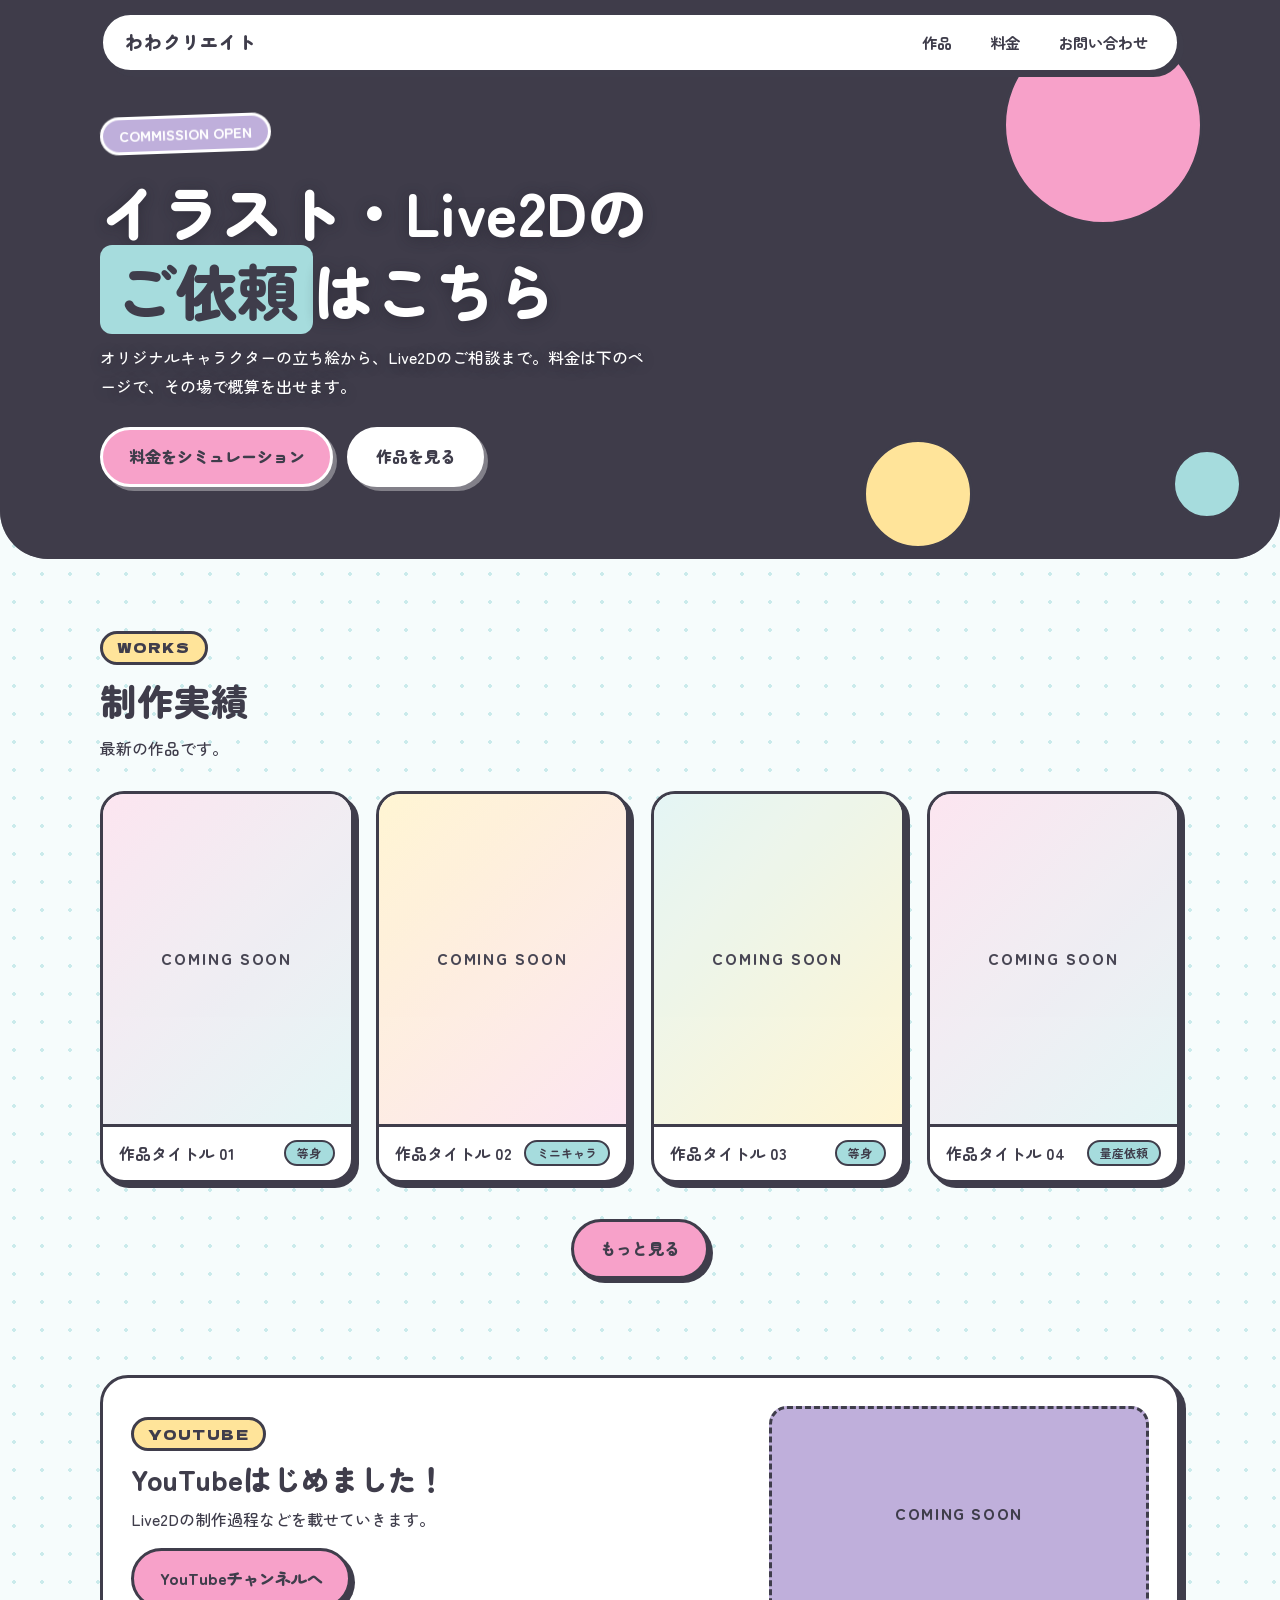
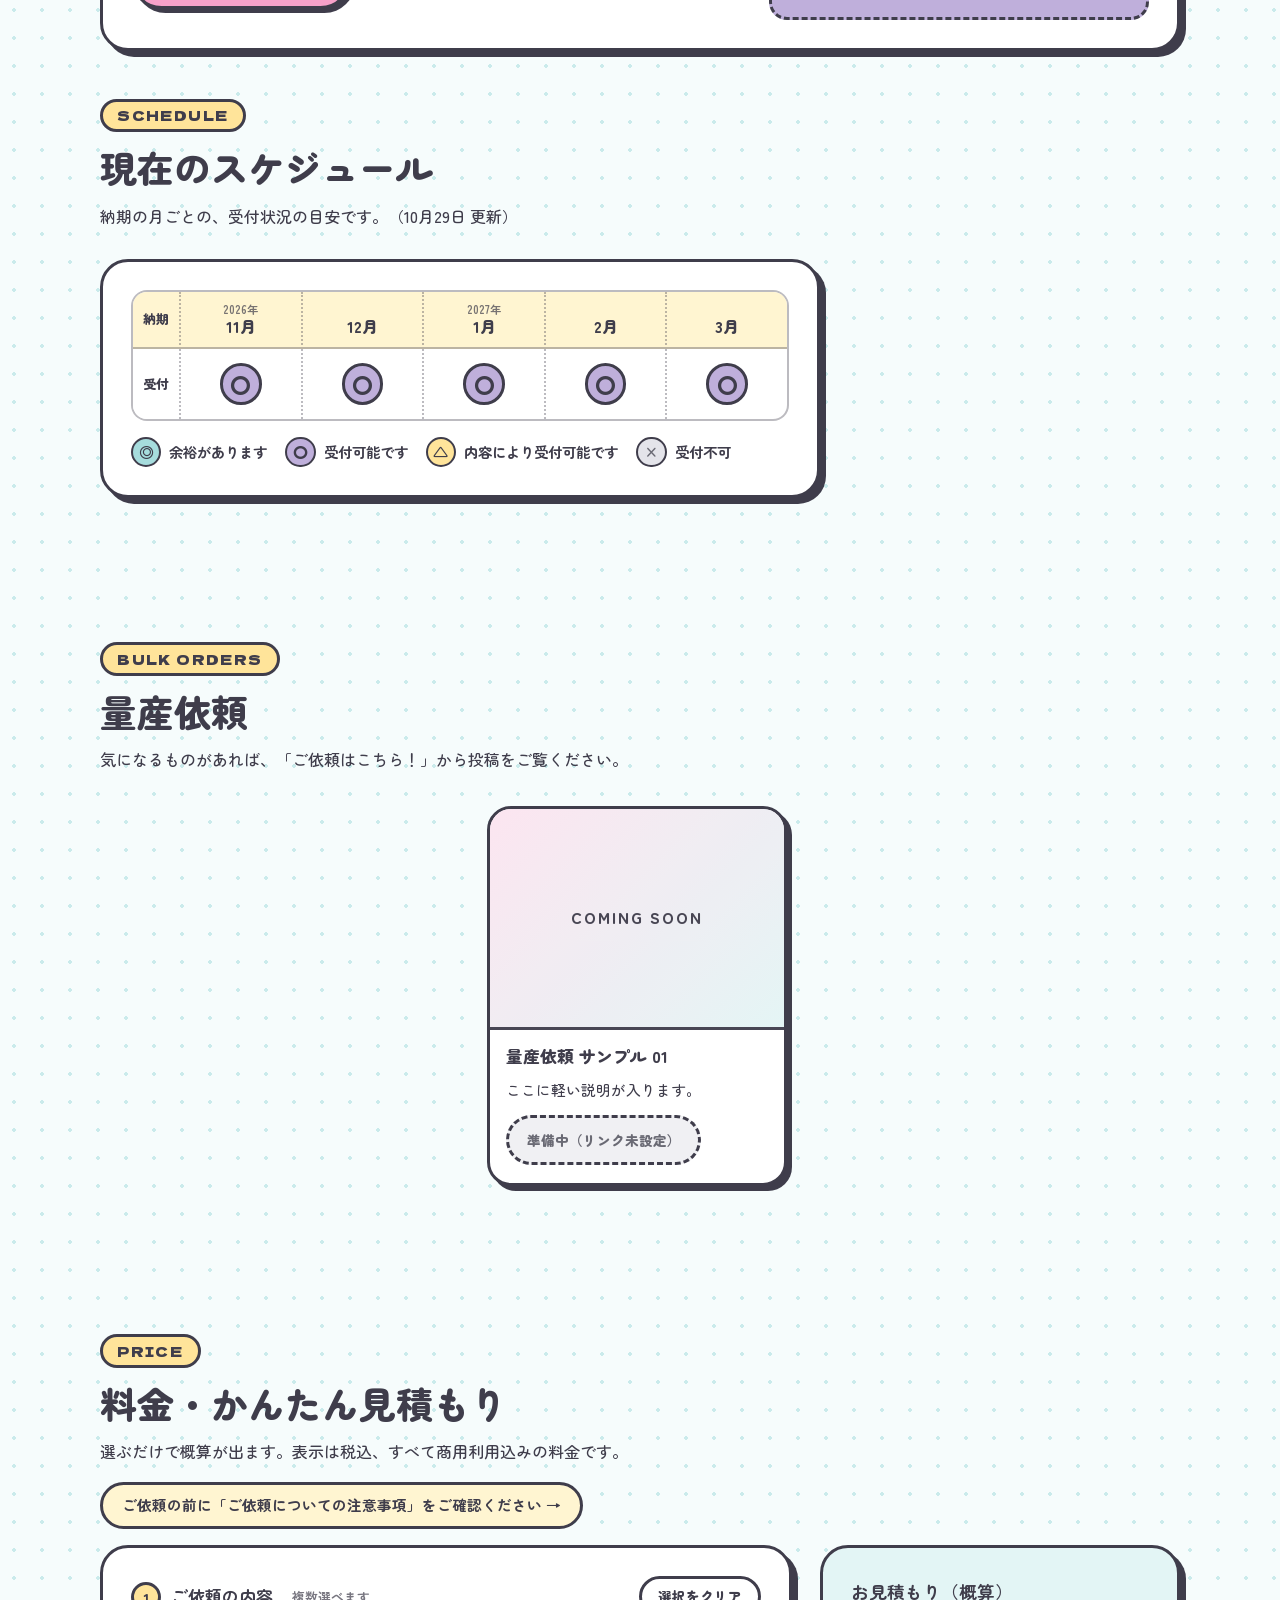
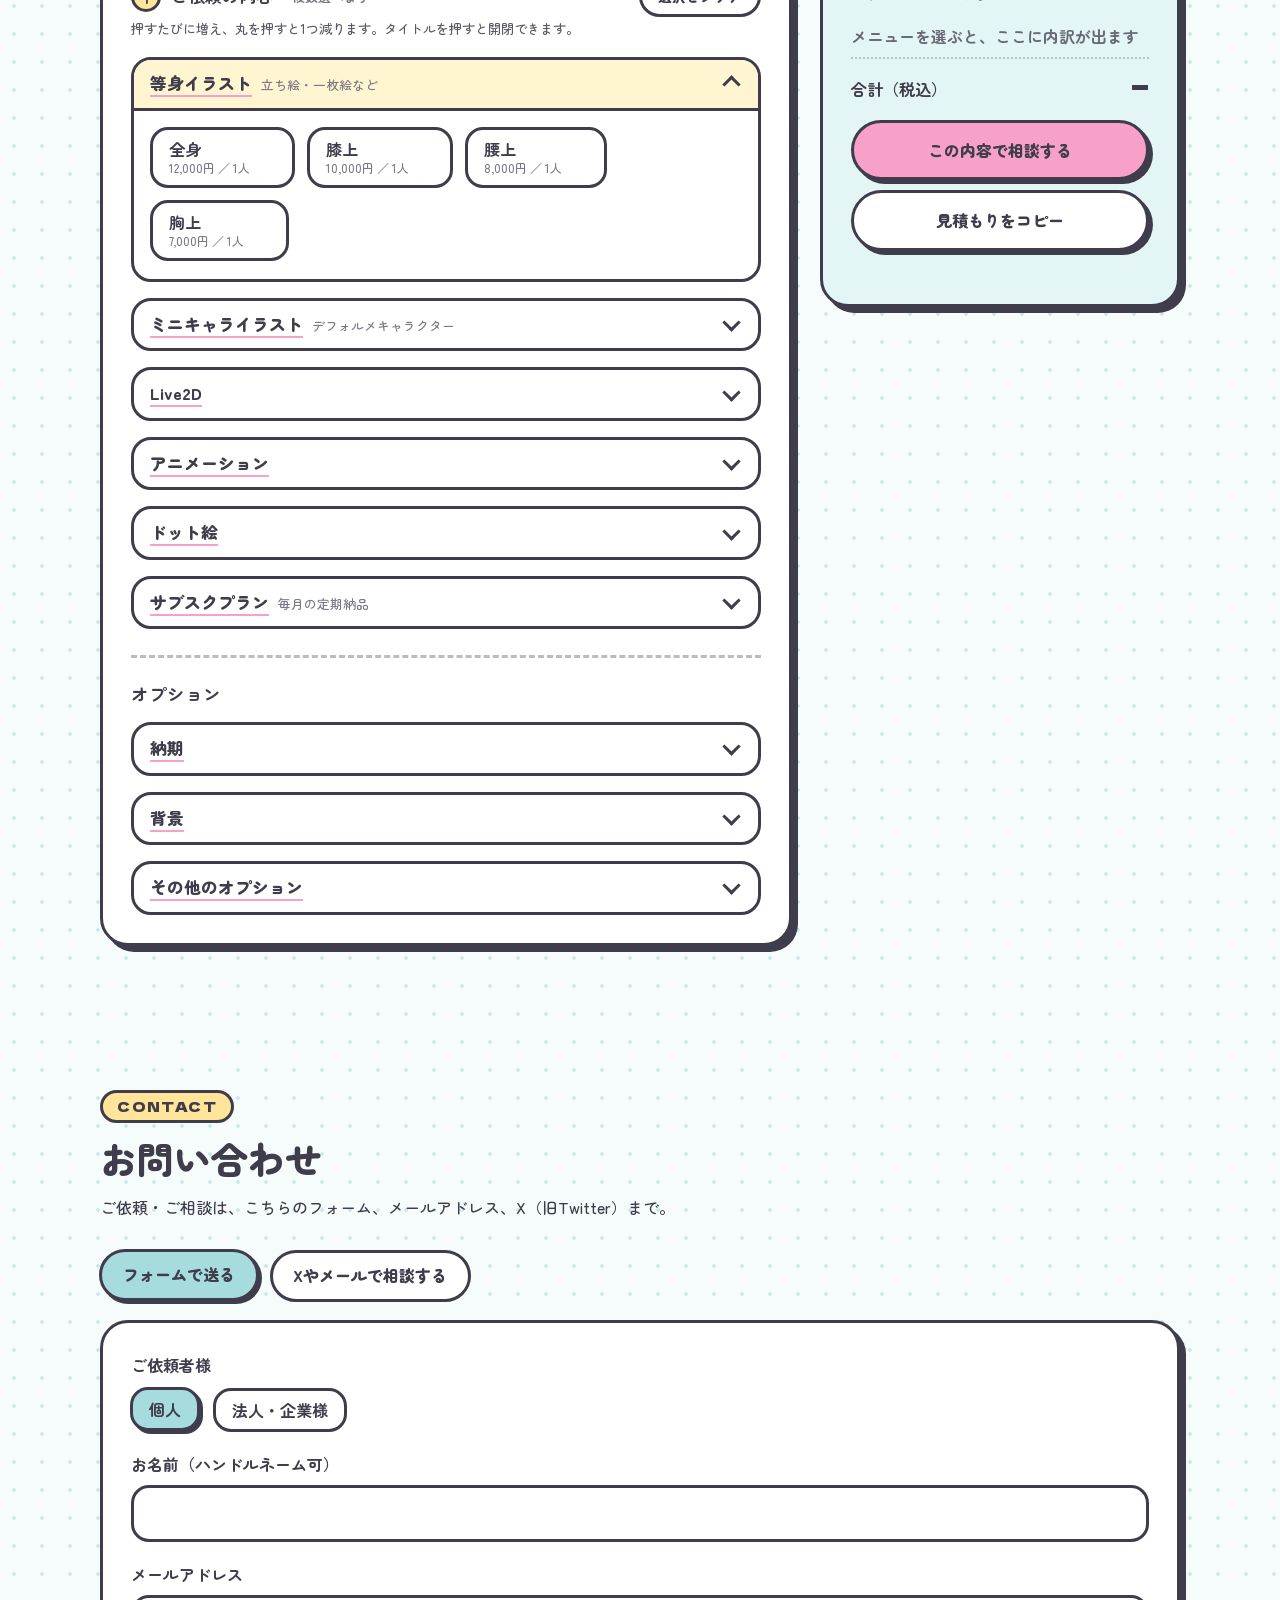
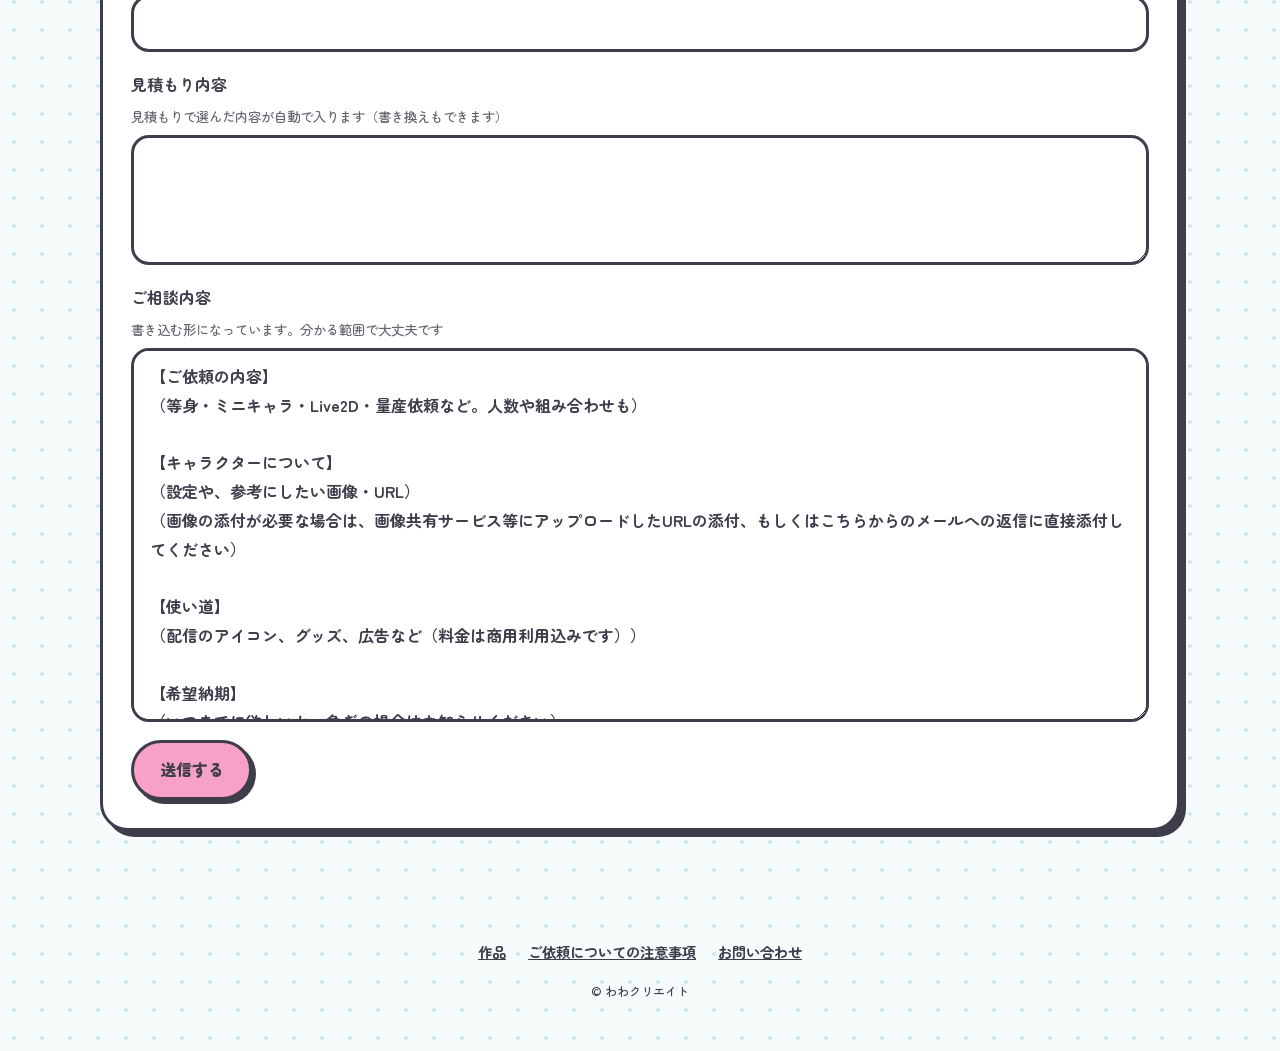
==== commit 4cf36f6e: "Add files via upload" ====
--- a/index.html
+++ b/index.html
@@ -103,33 +103,53 @@
               <h3><span class="num">1</span>ご依頼の内容<small class="h-sub">複数選べます</small></h3>
               <button type="button" class="clear-btn" id="clearBtn">選択をクリア</button>
             </div>
-            <p class="note" style="margin:0 0 4px">押すたびに増え、丸を押すと1つ減ります。</p>
+            <p class="note" style="margin:0 0 4px">押すたびに増え、丸を押すと1つ減ります。タイトルを押すと開閉できます。</p>
             <div id="figBlocks"></div>
-            <div class="fig-cat" id="l2dBlock">
-              <h4>Live2D<small>先着特典あり</small></h4>
-              <p class="soon" id="l2dSoon">準備中です</p>
-              <div class="chips" id="l2dChips"></div>
-              <div class="disc" id="discBox" hidden>
-                <label><input type="checkbox" name="disc" checked><span id="discLabel"></span></label>
+            <details class="fold" data-fold="l2d" id="l2dBlock">
+              <summary><span class="fold-t">Live2D<small>先着特典あり</small></span><i class="fc" hidden></i></summary>
+              <div class="fold-body">
+                <p class="soon" id="l2dSoon">準備中です</p>
+                <div class="chips" id="l2dChips"></div>
+                <div class="disc" id="discBox" hidden>
+                  <label><input type="checkbox" name="disc" checked><span id="discLabel"></span></label>
+                </div>
               </div>
-            </div>
+            </details>
+            <div id="menuBlocks"></div>
+            <details class="fold" data-fold="sub" id="subBlock">
+              <summary><span class="fold-t">サブスクプラン<small>毎月の定期納品</small></span><i class="fc" hidden></i></summary>
+              <div class="fold-body">
+                <p class="sub-desc">月に1枚、1枚絵などを定期納品するプランです。「こういう内容を毎月お願いしたいな」というものがあれば、等身腰上・複雑な背景などのオプションと合わせて選択し、サブスクご希望の場合はチェックを入れてください。</p>
+                <ul class="perk">
+                  <li>毎月の金額から10%オフ</li>
+                  <li>小物は1個分の料金で付け放題</li>
+                  <li>毎月、表情差分を1個サービス（オプションで選ぶと、1個分が無料になります）</li>
+                </ul>
+                <div class="disc">
+                  <label><input type="checkbox" name="sub" id="subCheck"><span>サブスクプランを希望する</span></label>
+                </div>
+                <p class="note" style="margin:10px 0 0">※キャンペーンも併用可能です（初回一か月分のみ）<br>※原則、最低三か月以上のご利用をお願いしております<br>※1枚絵に限らず、どんな内容でも一度ご相談ください</p>
+              </div>
+            </details>
           </div>
 
           <div id="illustOptions">
-            <div class="group">
-              <h3><span class="num">2</span>納期</h3>
-              <p class="note" style="margin:0 0 8px">短納期はイラストのみ。スケジュールにより対応できない場合があります。</p>
-              <div class="chips" id="rushChips"></div>
-            </div>
-            <div class="group">
-              <h3><span class="num">3</span>背景</h3>
-              <div class="chips" id="bgChips"></div>
-            </div>
-            <div class="group">
-              <h3><span class="num">4</span>その他のオプション</h3>
-              <p class="note" style="margin:0 0 8px"></p>
-              <div class="chips" id="extraChips"></div>
-            </div>
+            <div class="opt-head"><h3>オプション</h3></div>
+            <details class="fold" data-fold="rush">
+              <summary><span class="fold-t">納期</span><i class="fc" hidden></i></summary>
+              <div class="fold-body">
+                <p class="note" style="margin:0 0 8px">短納期はイラストのみ。スケジュールにより対応できない場合があります。</p>
+                <div class="chips" id="rushChips"></div>
+              </div>
+            </details>
+            <details class="fold" data-fold="bg">
+              <summary><span class="fold-t">背景</span><i class="fc" hidden></i></summary>
+              <div class="fold-body"><div class="chips" id="bgChips"></div></div>
+            </details>
+            <details class="fold" data-fold="extras">
+              <summary><span class="fold-t">その他のオプション</span><i class="fc" hidden></i></summary>
+              <div class="fold-body"><div class="chips" id="extraChips"></div></div>
+            </details>
           </div>
           <div class="disc" id="campBox" hidden>
             <label><input type="checkbox" name="camp" id="campCheck" checked><span id="campLabel"></span></label>
@@ -140,7 +160,8 @@
         <aside class="card summary" aria-live="polite">
           <h3>お見積もり（概算）</h3>
           <ul class="lines" id="lines"></ul>
-          <div class="total"><span>合計（税込）</span><b id="total">—</b></div>
+          <div class="total"><span id="totalLabel">合計（税込）</span><b id="total">—</b></div>
+          <div class="total first" id="firstRow" hidden><span>初月（キャンペーン適用）</span><b id="firstTotal">—</b></div>
           <p class="note" id="note"></p>
           <a class="btn pink" href="#contact">この内容で相談する</a>
           <button type="button" class="btn white" id="copyBtn">見積もりをコピー</button>
@@ -203,7 +224,7 @@
 </footer>
 
 <div class="mbar" id="mbar" aria-hidden="true">
-  <span>合計（税込）<b id="mTotal">—</b></span>
+  <span><span id="mLabel">合計（税込）</span><b id="mTotal">—</b></span>
   <a class="btn pink" href="#contact">相談する</a>
 </div>
 
@@ -359,11 +380,30 @@
     { id: "basic",   label: "シンプルな背景", price: 1000, desc: "パターン・モチーフ・空など" },
     { id: "complex", label: "複雑な背景",     price: 2000, from: true, desc: "建物など" }
   ],
+  // アニメーション・ドット絵など。soon:true は「準備中」の表示だけ。link を入れると、下にリンクが出ます
+  menus: {
+    animation: { label: "アニメーション", note: "", items: [
+      { id: "motion", label: "モーションアニメ", soon: true, desc: "今後Live2Dで制作予定（準備中）" },
+      { id: "hand",   label: "手書きアニメ",     price: 30000, from: true }
+    ], foot: "※秒数や内容によってかなり変化します。まずはお問い合わせを！" },
+    dot: { label: "ドット絵", note: "", items: [
+      { id: "dot",   label: "ドット絵",                        price: 2000, from: true },
+      { id: "mc64",  label: "マイクラ用スキン 64×64",          price: 4000 },
+      { id: "mc128", label: "マイクラ用スキン 128×128",        price: 6000 }
+    ], foot: "通常ドット絵のサンプルは準備中…サイズによってかなり異なるため、詳細はお問い合わせください。",
+       link: { text: "マイクラ用スキンのサンプルはこちら", href: "works.html#tag=その他" } }
+  },
+  // サブスクプラン：毎月の金額からの割引率（表の文章は index.html の中にあります）
+  sub: { rate: 0.1 },
   extras: [
     { id: "costume", label: "複雑な衣装・装飾", price: 1000, from: true, type: "check" },
     { id: "logo",    label: "ネームロゴ制作",   price: 1500, type: "check" },
     { id: "promo",   label: "立ち絵公開画像",   price: 2500, type: "check" },
     { id: "props",   label: "小物追加",         price: 500,  from: true, type: "count", unit: "点" },
+    { id: "chara",   label: "キャラデザ",       price: 4000, type: "check" },
+    { id: "outfit",  label: "衣装デザイン",     price: 2000, type: "check" },
+    { id: "expr",    label: "表情差分",         price: 500,  type: "check" },
+    { id: "pose",    label: "ポーズ差分",       price: 2000, type: "check" },
     { id: "nopost",  label: "実績掲載なし",     price: 5000, type: "check", max: 1, desc: "制作実績への掲載を控えます" }
   ]
 };
@@ -392,33 +432,68 @@
       if (n > 0) add(e.label + (n > 1 ? " ×" + n : ""), e.price * n, e.from);
     });
   }
+  // メニュー（アニメーション・ドット絵など）
+  Object.values(PRICES.menus).forEach(m => m.items.forEach(i => {
+    const n = (s.items || {})[i.id] || 0;
+    if (!i.soon && n > 0) add(i.label + (n > 1 ? " ×" + n : ""), i.price * n, i.from);
+  }));
   // Live2D
   let l2dSubtotal = 0;
   PRICES.live2d.items.filter(i => (s.live2d || []).includes(i.id)).forEach(i => { add(i.label, i.price, i.from); l2dSubtotal += i.price; });
 
+  // サブスクの特典（小物は1個分の料金・表情差分1個サービス）
+  const isSub = !!(s.sub && lines.length);
+  const perks = [];
+  if (isSub && illustCount > 0) {
+    const props = PRICES.extras.find(e => e.id === "props"), np = s.extras.props || 0;
+    if (props && np > 1) perks.push({ label: "サブスク特典：小物は1個分の料金", amount: (np - 1) * props.price });
+    const expr = PRICES.extras.find(e => e.id === "expr");
+    if (expr && (s.extras.expr || 0) > 0) perks.push({ label: "サブスク特典：表情差分1個サービス", amount: expr.price });
+  }
+
   const subtotal = lines.reduce((a, l) => a + l.price, 0);
+  const perkTotal = perks.reduce((a, p) => a + p.amount, 0);
   // 先着特典は、Live2Dの分だけにかかる
   let discount = 0;
   if (s.discount && PRICES.live2d.discountRate && l2dSubtotal > 0) {
     discount = Math.round(l2dSubtotal * PRICES.live2d.discountRate);
   }
-  // キャンペーン割引：campaignRate（例 0.15）があるときだけ、割引後の合計にかける
+  const afterPerks = subtotal - perkTotal - discount;
+  const subPct = isSub ? Math.round(PRICES.sub.rate * 100) : 0;
+  const subDiscount = isSub ? Math.round(afterPerks * PRICES.sub.rate) : 0;
+  const monthly = afterPerks - subDiscount;            // 毎月の金額（サブスクでないときは、そのまま合計の元になる金額）
+  // キャンペーン割引：campaignRate（例 0.15）があるときだけ。サブスクのときは、初月だけにかかる
   let campaign = 0;
-  if (s.campaignRate > 0 && subtotal - discount > 0) {
-    campaign = Math.round((subtotal - discount) * s.campaignRate);
+  if (s.campaignRate > 0 && monthly > 0) {
+    campaign = Math.round(monthly * s.campaignRate);
   }
   return {
-    lines, illustCount, subtotal, discount, campaign, total: subtotal - discount - campaign, hasFrom,
+    lines, illustCount, subtotal, perks, discount, isSub, subPct, subDiscount, monthly, campaign,
+    firstMonth: monthly - campaign,
+    total: isSub ? monthly : monthly - campaign, hasFrom,
     campaignLabel: s.campaignLabel || "キャンペーン割引", campaignPct: Math.round((s.campaignRate || 0) * 100)
   };
 }
 
 function estimateText(r) {
   if (!r.lines.length) return "";
-  const rows = r.lines.map(l => "・" + l.label + "：" + yen((l.price)) + (l.from ? "〜" : ""));
-  if (r.discount) rows.push("・先着特典：-" + yen((r.discount)));
-  if (r.campaign) rows.push("・" + r.campaignLabel + "（" + r.campaignPct + "%OFF）：-" + yen((r.campaign)));
-  rows.push("合計（税込）：" + yen((r.total)) + (r.hasFrom ? "〜" : ""));
+  const star = r.hasFrom ? "〜" : "";
+  const rows = r.isSub ? ["【サブスクプラン希望】"] : [];
+  r.lines.forEach(l => rows.push("・" + l.label + "：" + yen(l.price) + (l.from ? "〜" : "")));
+  r.perks.forEach(p => rows.push("・" + p.label + "：-" + yen(p.amount)));
+  if (r.discount) rows.push("・先着特典：-" + yen(r.discount));
+  if (r.isSub) {
+    rows.push("・サブスク割引（" + r.subPct + "%OFF）：-" + yen(r.subDiscount));
+    rows.push("毎月の金額（税込）：" + yen(r.monthly) + star);
+    if (r.campaign) {
+      rows.push("・" + r.campaignLabel + "（" + r.campaignPct + "%OFF・初月のみ）：-" + yen(r.campaign));
+      rows.push("初月の金額（税込）：" + yen(r.firstMonth) + star);
+    }
+    rows.push("※原則、最低3か月以上のご利用です");
+  } else {
+    if (r.campaign) rows.push("・" + r.campaignLabel + "（" + r.campaignPct + "%OFF）：-" + yen(r.campaign));
+    rows.push("合計（税込）：" + yen(r.total) + star);
+  }
   return rows.join("\n");
 }
 // ==LOGIC-END==
@@ -450,7 +525,7 @@
   el.onerror = () => { hero.classList.remove("has-media"); el.remove(); };
   media.appendChild(el);
 }
-const state = { figs: {}, rush: "none", bg: "simple", extras: {}, live2d: [], discount: true, campaign: true };
+const state = { figs: {}, items: {}, rush: "none", bg: "simple", extras: {}, live2d: [], discount: true, campaign: true, sub: false };
 
 /* ---------- キャンペーン（期限つき。過ぎたら自動で消える） ---------- */
 const CAMP = (function () {
@@ -493,21 +568,46 @@
   return '<div class="cwrap" ' + attr + '="' + id + '"><button type="button" class="cchip" aria-pressed="false"><span>' + label +
     (sub ? "<small>" + sub + "</small>" : "") + '</span></button><button type="button" class="cnt" hidden></button></div>';
 }
+function foldHead(title, sub) { return '<summary><span class="fold-t">' + title + (sub ? "<small>" + sub + "</small>" : "") + '</span><i class="fc" hidden></i></summary>'; }
 function renderFigs() {
-  $("#figBlocks").innerHTML = Object.entries(PRICES.categories).map(([cid, c]) =>
-    '<div class="fig-cat"><h4>' + c.label + "<small>" + c.note + "</small></h4><div class=\"chips\">" +
+  $("#figBlocks").innerHTML = Object.entries(PRICES.categories).map(([cid, c], k) =>
+    '<details class="fold" data-fold="fig-' + cid + '"' + (k === 0 ? " open" : "") + ">" + foldHead(c.label, c.note) +
+    '<div class="fold-body"><div class="chips">' +
     c.sizes.map(z => cchip("data-fig", cid + ":" + z.id, z.label, baseLabel(z.price) + " ／ 1人")).join("") +
-    "</div></div>").join("");
-}
+    "</div></div></details>").join("");
+}
+function renderMenus() {
+  $("#menuBlocks").innerHTML = Object.entries(PRICES.menus).map(([mid, m]) =>
+    '<details class="fold" data-fold="menu-' + mid + '">' + foldHead(m.label, m.note) + '<div class="fold-body"><div class="chips">' +
+    m.items.map(i => i.soon
+      ? '<div class="soon-chip"><button type="button" class="cchip" disabled aria-disabled="true"><span>' + i.label + (i.desc ? "<small>" + i.desc + "</small>" : "") + "</span></button></div>"
+      : cchip("data-item", i.id, i.label, [baseLabel(i.price, i.from), i.desc].filter(Boolean).join(" ／ "))).join("") +
+    "</div>" + (m.foot ? '<p class="note" style="margin:10px 0 0">' + m.foot + "</p>" : "") +
+    (m.link ? '<p class="menu-link"><a href="' + m.link.href + '">' + m.link.text + " →</a></p>" : "") +
+    "</div></details>").join("");
+}
+function cwrapStore(w) { return w.dataset.fig ? state.figs : w.dataset.item ? state.items : state.extras; }
+function cwrapId(w) { return w.dataset.fig || w.dataset.item || w.dataset.extra; }
 function syncCounts() {
   document.querySelectorAll(".cwrap").forEach(w => {
-    const n = (w.dataset.fig ? state.figs[w.dataset.fig] : state.extras[w.dataset.extra]) || 0;
+    const n = cwrapStore(w)[cwrapId(w)] || 0;
     const bd = w.querySelector(".cnt");
     bd.hidden = n === 0; bd.textContent = n;
     bd.setAttribute("aria-label", "現在" + n + "。押すと1つ減らします");
     const c = w.querySelector(".cchip"); c.classList.toggle("on", n > 0); c.setAttribute("aria-pressed", n > 0);
   });
 }
+// 閉じているカテゴリにも、選んだ数が分かるように丸を出す
+function syncFolds() {
+  const sum = o => Object.values(o).reduce((a, b) => a + b, 0);
+  const c = { l2d: state.live2d.length, sub: state.sub ? 1 : 0, rush: state.rush !== "none" ? 1 : 0, bg: state.bg !== "simple" ? 1 : 0, extras: sum(state.extras) };
+  Object.keys(PRICES.categories).forEach(cid => { c["fig-" + cid] = Object.entries(state.figs).filter(([k]) => k.indexOf(cid + ":") === 0).reduce((a, [, v]) => a + v, 0); });
+  Object.entries(PRICES.menus).forEach(([mid, m]) => { c["menu-" + mid] = m.items.reduce((a, i) => a + (state.items[i.id] || 0), 0); });
+  document.querySelectorAll("details[data-fold]").forEach(d => {
+    const n = c[d.dataset.fold] || 0, f = d.querySelector(".fc");
+    f.hidden = n === 0; f.textContent = ["sub", "rush", "bg"].indexOf(d.dataset.fold) >= 0 ? "✓" : n;
+  });
+}
 function renderOptions() {
   $("#rushChips").innerHTML = PRICES.rush.map(r => chip("radio", "rush", r.id, r.label, r.price ? plusLabel(r.price) : "", state.rush === r.id)).join("");
   $("#bgChips").innerHTML = PRICES.background.map(b => chip("radio", "bg", b.id, b.label, [plusLabel(b.price, b.from), b.desc].filter(Boolean).join(" ／ "), state.bg === b.id)).join("");
@@ -516,7 +616,7 @@
 }
 function renderLive2D() {
   const on = PRICES.live2d.enabled;
-  $("#l2dBlock").querySelector("h4 small").hidden = !on;
+  $("#l2dBlock").querySelector(".fold-t small").hidden = !on;
   $("#l2dChips").hidden = !on;
   $("#l2dSoon").hidden = on;
   $("#l2dChips").innerHTML = PRICES.live2d.items.map(i => chip("checkbox", "l2d", i.id, i.label, [baseLabel(i.price, i.from), i.desc].filter(Boolean).join(" ／ "), false)).join("");
@@ -530,23 +630,33 @@
     $("#campNote").textContent = campaignBlocked() ? "Live2Dの先着特典とは同時に使えません。先着特典のチェックを外すと選べます。" : "";
   }
   $("#discBox").hidden = state.live2d.length === 0;
+  syncFolds();
   const r = calculate({ ...state, campaignRate: campaignOn() ? CAMP.rate : 0, campaignLabel: CAMP ? CAMP.name : "" });
   lastResult = r;
   const list = $("#lines");
   if (!r.lines.length) {
     list.innerHTML = '<li class="empty">メニューを選ぶと、ここに内訳が出ます</li>';
     $("#total").textContent = "—"; $("#mTotal").textContent = "—";
+    $("#totalLabel").textContent = "合計（税込）"; $("#mLabel").textContent = "合計（税込）"; $("#firstRow").hidden = true;
     $("#note").textContent = "";
     $("#estimateField").value = "";
     return;
   }
-  let html = r.lines.map(l => "<li><span>" + l.label + "</span><span>" + yen((l.price)) + (l.from ? "〜" : "") + "</span></li>").join("");
-  if (r.discount) html += '<li class="minus"><span>先着特典</span><span>-' + yen((r.discount)) + "</span></li>";
-  if (r.campaign) html += '<li class="minus"><span>' + esc(r.campaignLabel) + "（" + r.campaignPct + "%OFF）</span><span>-" + yen((r.campaign)) + "</span></li>";
+  const row = (label, amount, cls) => '<li class="' + (cls || "") + '"><span>' + label + "</span><span>" + amount + "</span></li>";
+  let html = r.lines.map(l => row(l.label, yen(l.price) + (l.from ? "〜" : ""))).join("");
+  r.perks.forEach(p => { html += row(p.label, "-" + yen(p.amount), "minus"); });
+  if (r.discount) html += row("先着特典", "-" + yen(r.discount), "minus");
+  if (r.isSub) html += row("サブスク割引（" + r.subPct + "%OFF）", "-" + yen(r.subDiscount), "minus");
+  if (r.campaign) html += row(esc(r.campaignLabel) + "（" + r.campaignPct + "%OFF" + (r.isSub ? "・初月のみ" : "") + "）", "-" + yen(r.campaign), "minus");
   list.innerHTML = html;
-  const total = yen((r.total)) + (r.hasFrom ? "〜" : "");
+  const star = r.hasFrom ? "〜" : "";
+  const total = yen(r.total) + star;
   $("#total").textContent = total; $("#mTotal").textContent = total;
-  $("#note").textContent = (r.hasFrom ? "「〜」付きの項目は最低金額です。" : "") + "あくまで概算です。正式なお見積もりは、内容を確認してからご案内します。";
+  const label = r.isSub ? "毎月（税込）" : "合計（税込）";
+  $("#totalLabel").textContent = label; $("#mLabel").textContent = label;
+  $("#firstRow").hidden = !(r.isSub && r.campaign);
+  $("#firstTotal").textContent = yen(r.firstMonth) + star;
+  $("#note").textContent = (r.hasFrom ? "「〜」付きの項目は最低金額です。" : "") + (r.isSub ? "サブスクは、原則最低3か月以上のご利用です。" : "") + "あくまで概算です。正式なお見積もりは、内容を確認してからご案内します。";
   $("#estimateField").value = estimateText(r);
 }
 
@@ -557,18 +667,20 @@
   else if (t.name === "l2d") state.live2d = [...document.querySelectorAll("input[name=l2d]:checked")].map(i => i.value);
   else if (t.name === "disc") state.discount = t.checked;
   else if (t.name === "camp") state.campaign = t.checked;
+  else if (t.name === "sub") state.sub = t.checked;
   update();
 });
 $("#estimator").addEventListener("click", e => {
   if (e.target.closest("#clearBtn")) {
-    state.figs = {}; state.extras = {}; state.live2d = []; state.rush = "none"; state.bg = "simple";
+    state.figs = {}; state.items = {}; state.extras = {}; state.live2d = []; state.rush = "none"; state.bg = "simple"; state.sub = false;
+    $("#subCheck").checked = false;
     renderOptions(); renderLive2D(); syncCounts(); update();
     return;
   }
   const w = e.target.closest(".cwrap");
   if (!w) return;
-  const store = w.dataset.fig ? state.figs : state.extras;
-  const id = w.dataset.fig || w.dataset.extra;
+  const store = cwrapStore(w);
+  const id = cwrapId(w);
   const dec = !!e.target.closest(".cnt");
   const ex = w.dataset.extra ? PRICES.extras.find(x => x.id === id) : null;
   store[id] = Math.max(0, Math.min((ex && ex.max) || 20, (store[id] || 0) + (dec ? -1 : 1)));
@@ -628,7 +740,7 @@
   }
 });
 
-renderHero(); renderFigs(); renderOptions(); renderLive2D(); renderCampaign(); syncCounts(); update();
+renderHero(); renderFigs(); renderMenus(); renderOptions(); renderLive2D(); renderCampaign(); syncCounts(); update();
 </script>
 </body>
 </html>
--- a/style.css
+++ b/style.css
@@ -395,3 +395,63 @@
 .camp-pill{transform:none;font-size:1.1rem;padding:.5rem 1.3rem;line-height:1.6}
 .camp-pill:hover{transform:none}
 .hero h1 mark{background:var(--mint)}
+
+/* ---- 折りたたみ（カテゴリごと） ---- */
+.fold{margin-top:12px;border:3px solid var(--ink);border-radius:20px;background:#fff;overflow:hidden}
+.fold>summary{list-style:none;cursor:pointer;display:flex;align-items:center;gap:10px;padding:12px 16px;font-weight:900;line-height:1.4}
+.fold>summary::-webkit-details-marker{display:none}
+.fold>summary::after{content:"";flex:none;width:10px;height:10px;margin:0 4px 4px 4px;border-right:3px solid var(--ink);border-bottom:3px solid var(--ink);transform:rotate(45deg);transition:transform .15s}
+.fold[open]>summary::after{transform:rotate(-135deg);margin-bottom:-2px}
+.fold[open]>summary{background:var(--yellow-soft);border-bottom:3px solid var(--ink)}
+.fold>summary:focus-visible{outline:3px solid var(--blue);outline-offset:-3px}
+.fold-t{flex:1}
+.fold-t small{margin-left:.7em;font-size:.8rem;font-weight:500;opacity:.75}
+.fc{flex:none;min-width:26px;height:26px;padding:0 6px;border:3px solid var(--ink);border-radius:999px;background:var(--pink);font-style:normal;font-size:.8rem;font-weight:900;line-height:20px;text-align:center}
+.fc[hidden]{display:none !important}
+.fold-body{padding:14px 16px 16px}
+.fold-body .chips{margin-top:0}
+.fold-body .disc{margin-top:12px}
+.fold .num{flex:none}
+.perk{margin:8px 0 0;padding-left:1.4em;font-weight:700}
+.soon-chip span{display:inline-flex;flex-direction:column;padding:.5rem 1rem;border:3px dashed rgba(63,61,75,.45);border-radius:18px;background:#f0f0f3;color:#6A6A74;line-height:1.4;font-weight:700}
+.soon-chip small{font-size:.75rem;font-weight:500}
+.menu-link{margin:6px 0 0;font-weight:700}
+.total.first{margin-top:0;font-size:.95rem}
+.total.first b{font-size:1.15rem}
+
+/* ---- v14 見やすさ調整 ---- */
+.fold{margin-top:16px}
+.fold-body{padding:16px 16px 18px}
+.fold>summary{cursor:pointer}
+.fold>summary:hover{background:var(--yellow-soft)}
+.fold-t{font-weight:900;font-size:1.05rem;text-decoration:underline;text-decoration-thickness:2px;text-underline-offset:5px;text-decoration-color:var(--pink)}
+.fold-t small{font-weight:500;font-size:.8rem;opacity:1;color:#7A7885;text-decoration:none;display:inline-block}
+.cchip small,.chip small{color:#7A7885;opacity:1}
+.cchip.on small{color:#4a4856}
+.soon-chip .cchip{cursor:not-allowed}
+.soon-chip .cchip span{border:3px dashed rgba(63,61,75,.4);background:#f4f4f6;color:#8a8a94;box-shadow:none;transform:none}
+.soon-chip small{color:#9a9aa4}
+.sub-desc{color:#6A6A74;font-weight:500;font-size:.92rem;margin:0}
+.perk{color:var(--ink)}
+.opt-head{margin:26px 0 0;padding-top:20px;border-top:3px dashed rgba(63,61,75,.35)}
+.opt-head h3{margin:0;font-size:1.1rem}
+.opt-head+.fold{margin-top:12px}
+.chips{gap:12px}
+
+/* ---- 実績：2枚目以降（丸い矢印） ---- */
+.lb-stage{position:relative}
+.lb-arrow{position:absolute;top:50%;transform:translateY(-50%);width:44px;height:44px;border-radius:50%;border:3px solid var(--ink);background:#fff;color:var(--ink);font:900 1.6rem/1 var(--display,inherit);padding:0 0 4px;cursor:pointer;box-shadow:2px 2px 0 var(--ink);display:grid;place-items:center}
+.lb-arrow:hover{background:var(--yellow)}
+.lb-arrow:focus-visible{outline:3px solid var(--blue);outline-offset:2px}
+.lb-arrow.prev{left:8px}.lb-arrow.next{right:8px}
+.lb-count{position:absolute;right:10px;bottom:10px;padding:2px 10px;border:2px solid var(--ink);border-radius:999px;background:#fff;font-size:.8rem;font-weight:900}
+.thumb{position:relative}
+.thumb .multi{position:absolute;right:8px;top:8px;padding:1px 9px;border:2px solid var(--ink);border-radius:999px;background:#fff;font-size:.75rem;font-weight:900;letter-spacing:0}
+
+/* ---- 実績：動画 ---- */
+.thumb video{width:100%;height:100%;object-fit:cover;display:block;pointer-events:none}
+.thumb .play{position:absolute;left:8px;bottom:8px;width:34px;height:34px;border:3px solid var(--ink);border-radius:50%;background:#fff;display:grid;place-items:center;font-size:.8rem;padding-left:2px;letter-spacing:0}
+.lb-media video{display:block;max-width:100%;max-height:60vh;margin:0 auto;border-radius:14px;background:#000}
+.lb-stage video{width:100%}
+.lb-stage .lb-arrow{top:42%}
+.lb-stage:has(video) .lb-count{top:10px;bottom:auto}
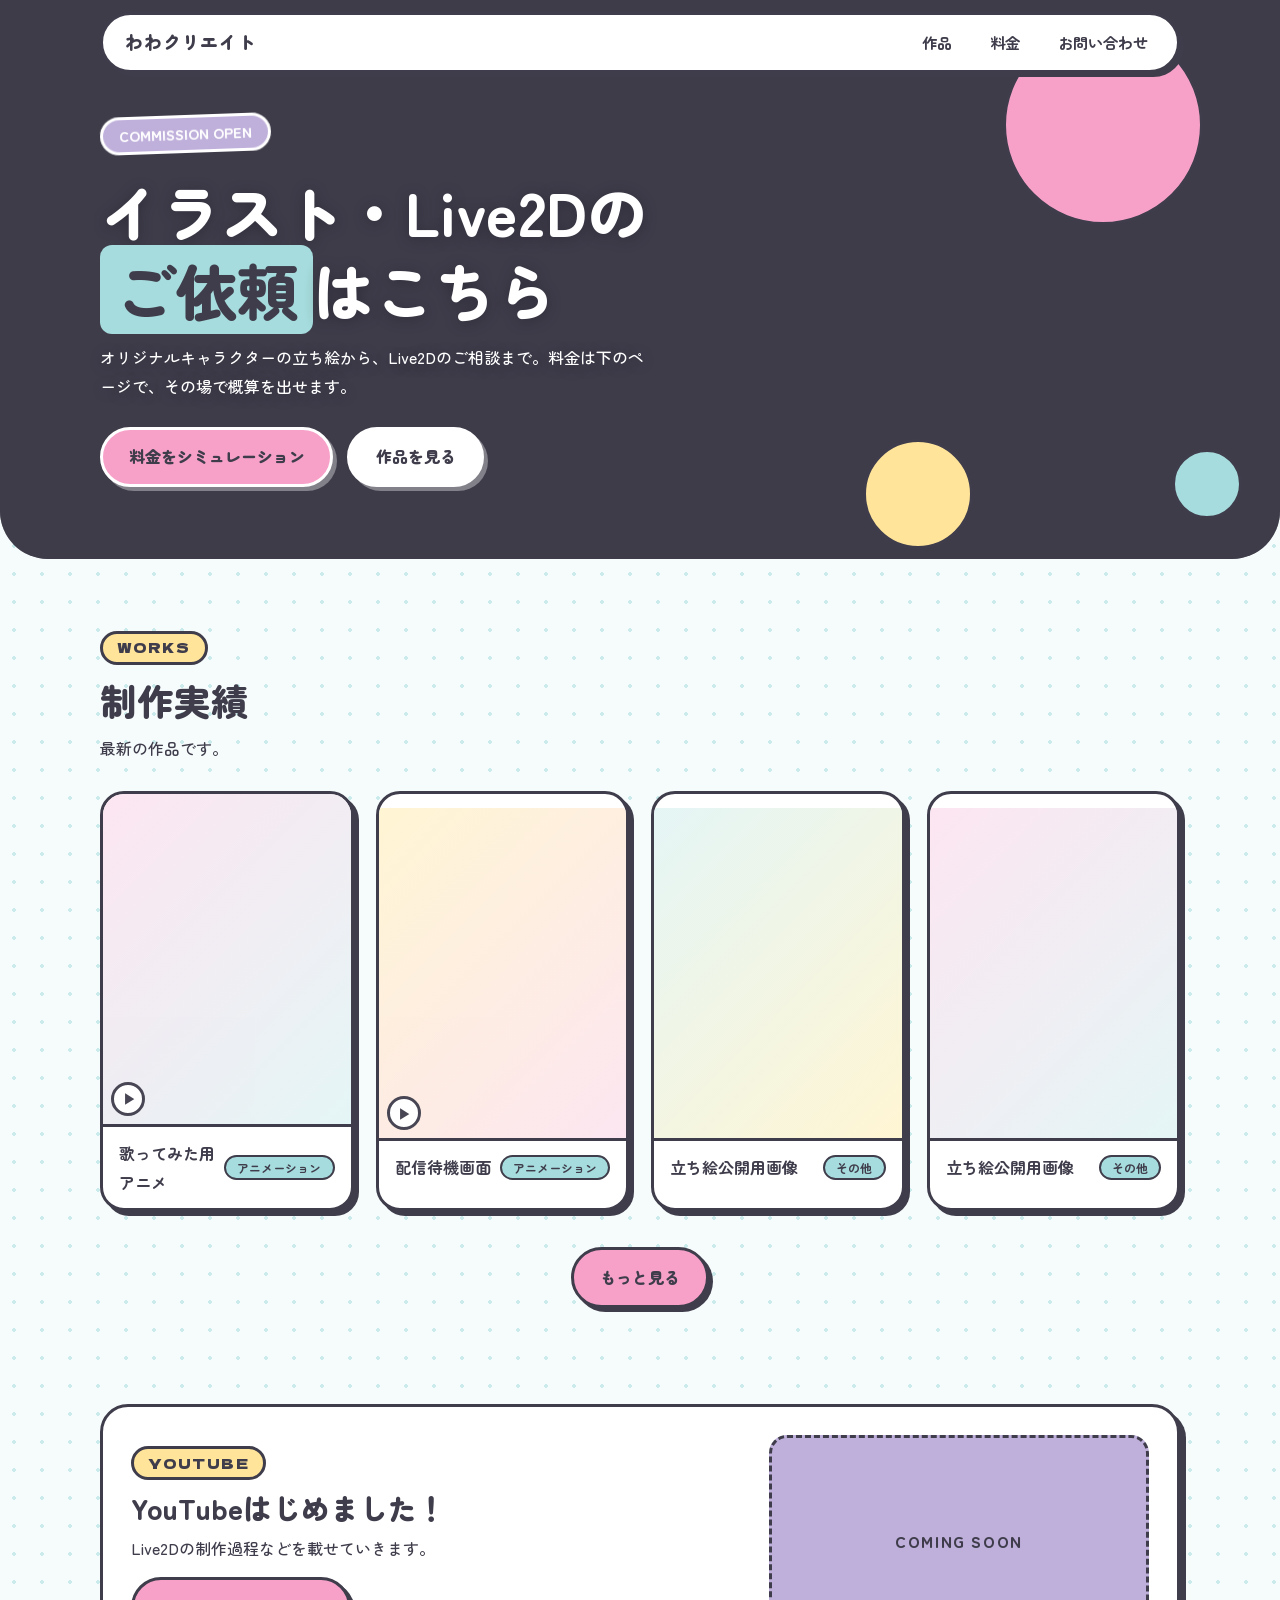
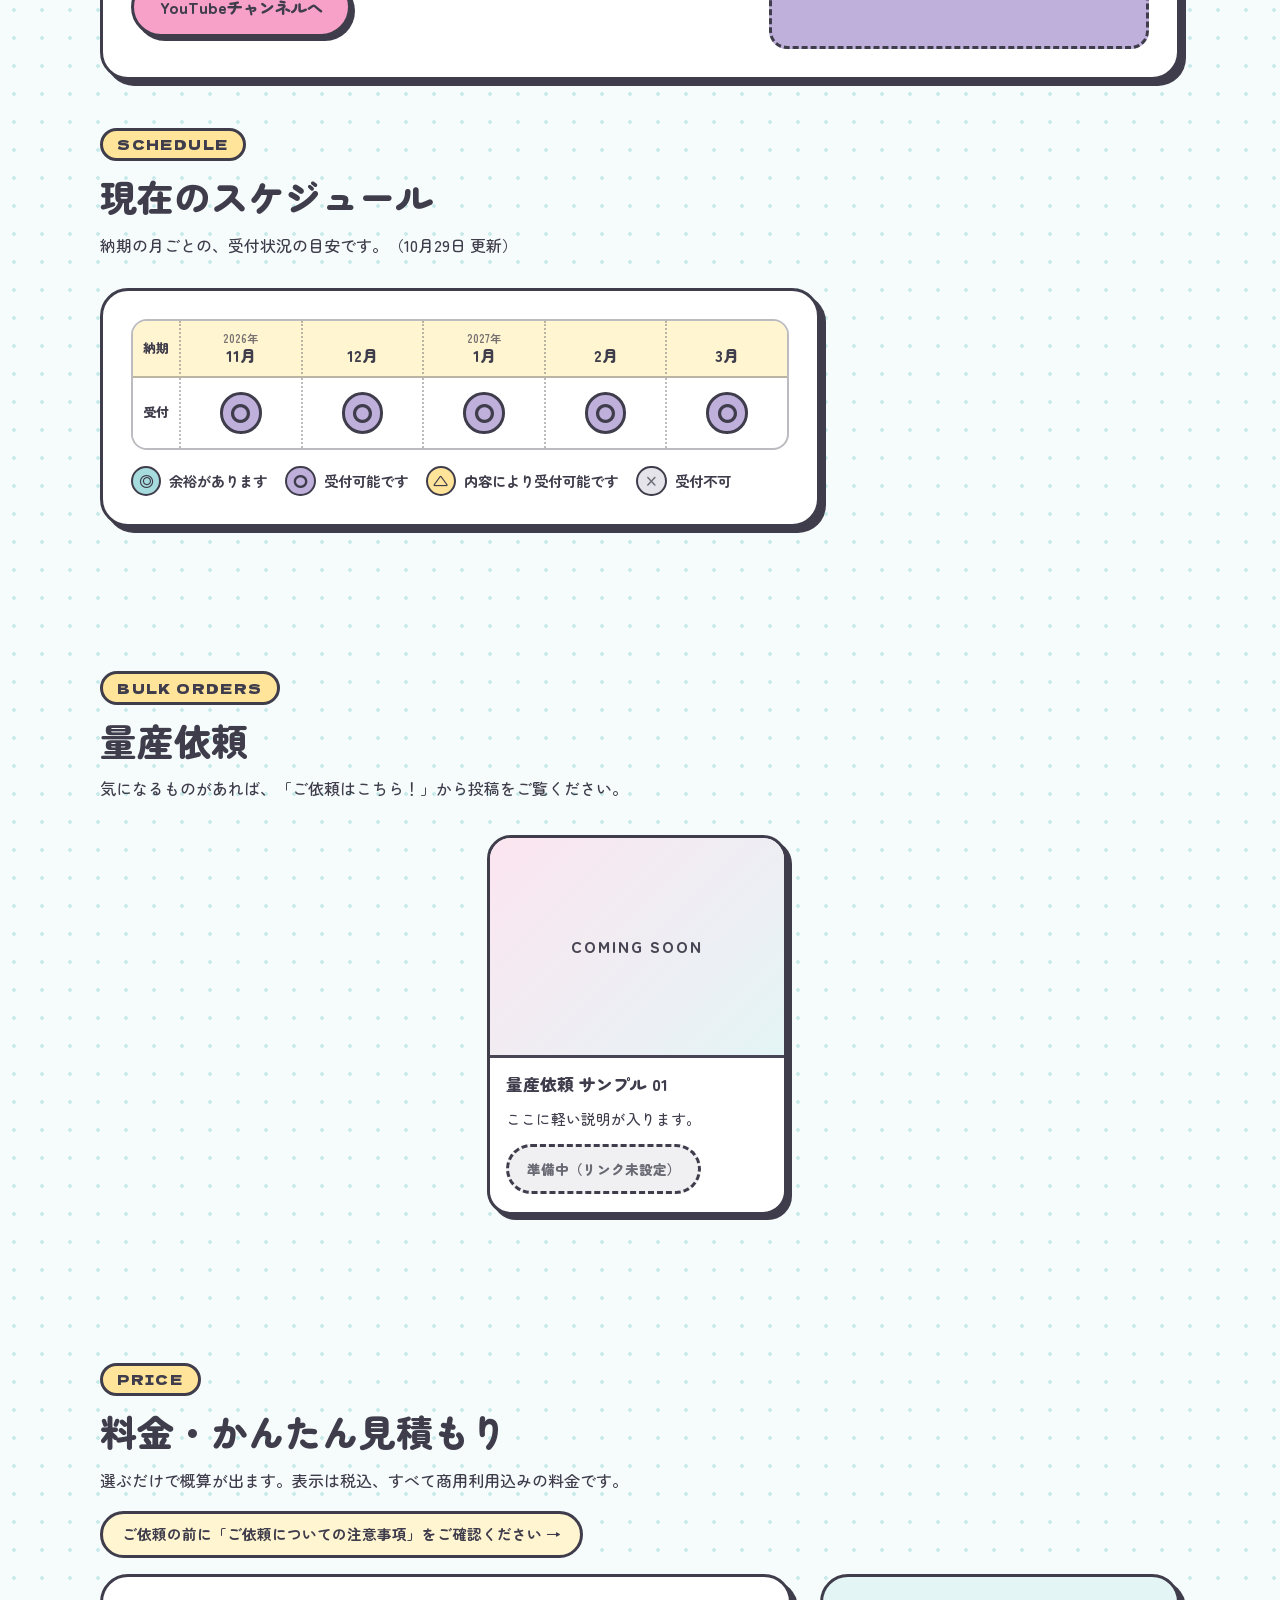
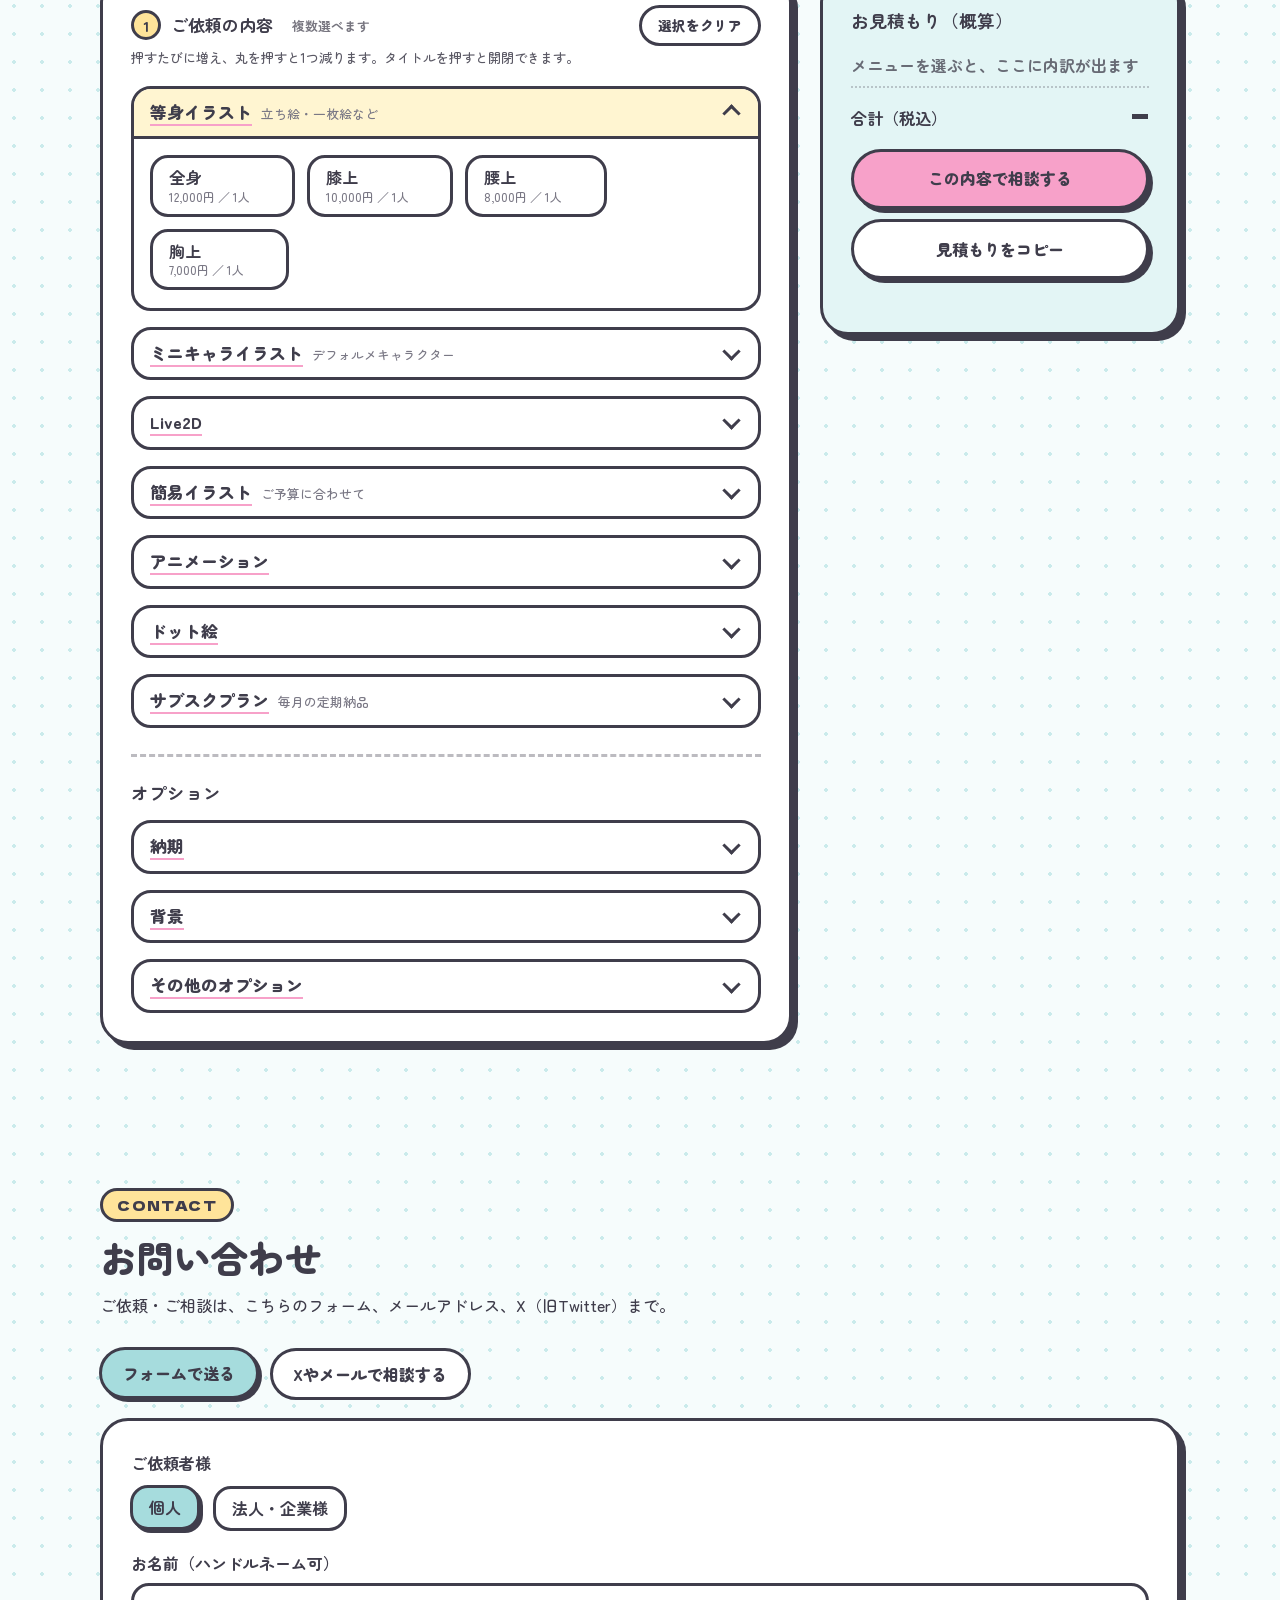
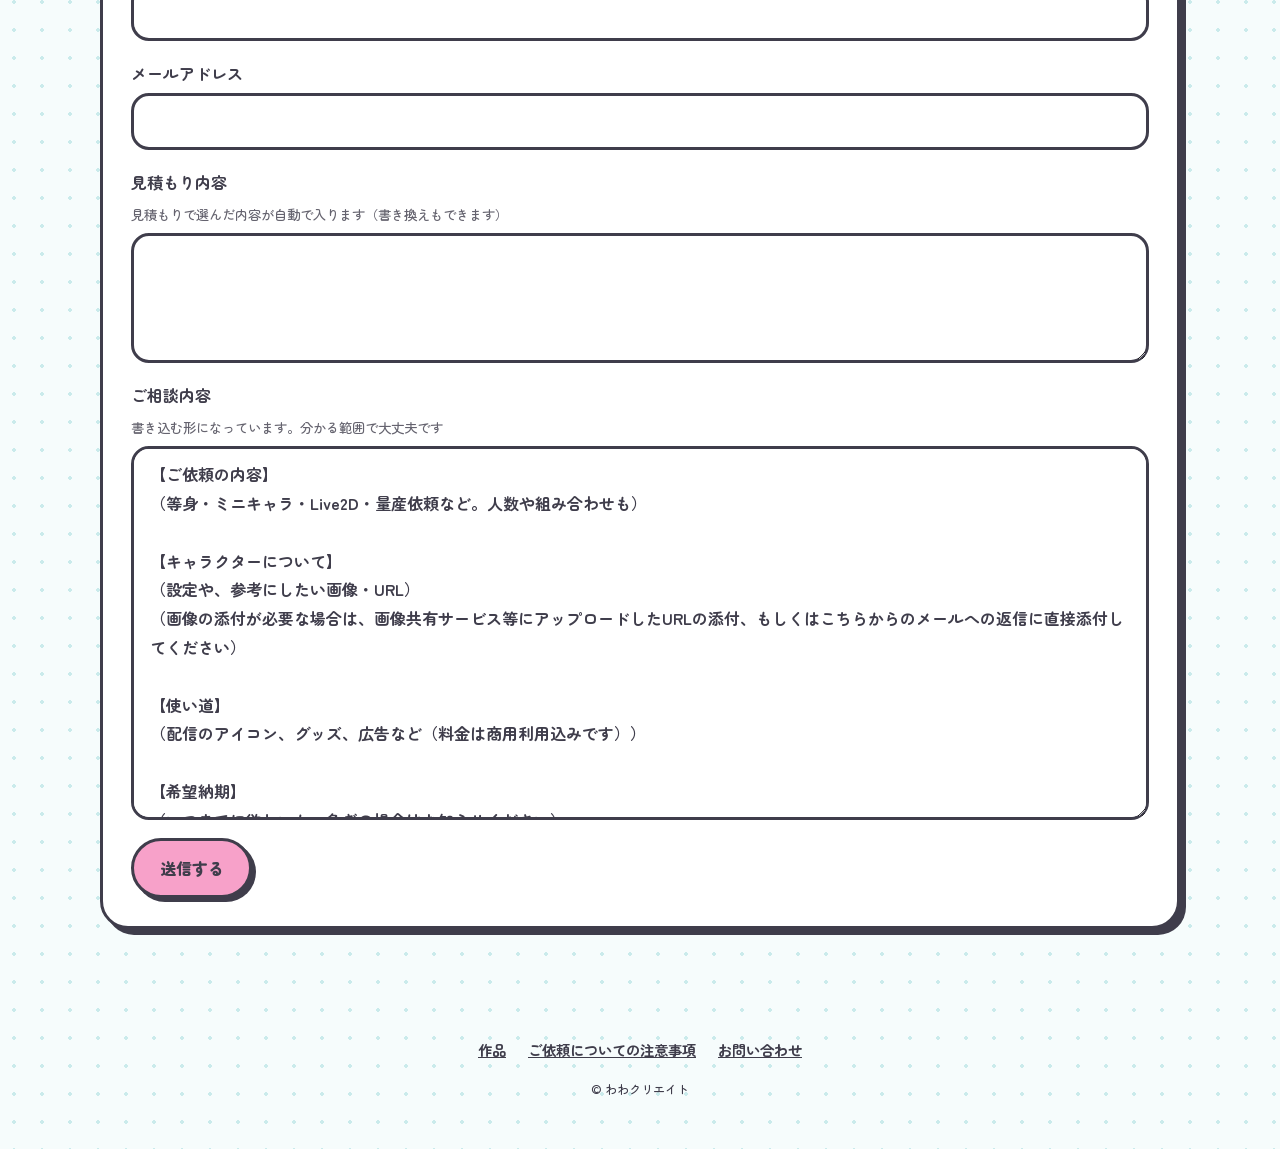
==== commit ed091a16: "実績追加・料金の折りたたみなど" ====
--- a/index.html
+++ b/index.html
@@ -177,6 +177,7 @@
       <span class="eyebrow">CONTACT</span>
       <h2>お問い合わせ</h2>
       <p class="lead">ご依頼・ご相談は、こちらのフォーム、メールアドレス、X（旧Twitter）まで。</p>
+      <div class="card skeb" id="skebCard" hidden></div>
       <div class="tabs" role="tablist" aria-label="ご連絡の方法">
         <button type="button" role="tab" class="tab" id="tabForm" aria-selected="true" aria-controls="panelForm">フォームで送る</button>
         <button type="button" role="tab" class="tab" id="tabDm" aria-selected="false" aria-controls="panelDm" tabindex="-1">Xやメールで相談する</button>
@@ -382,6 +383,9 @@
   ],
   // アニメーション・ドット絵など。soon:true は「準備中」の表示だけ。link を入れると、下にリンクが出ます
   menus: {
+    simple: { label: "簡易イラスト", note: "ご予算に合わせて", items: [
+      { id: "simple", label: "簡易イラスト", price: 500, from: true, desc: "要相談" }
+    ], foot: "ご予算内で可能な範囲の描写をいたします！最低ライン…ラフな線＋単色塗り" },
     animation: { label: "アニメーション", note: "", items: [
       { id: "motion", label: "モーションアニメ", soon: true, desc: "今後Live2Dで制作予定（準備中）" },
       { id: "hand",   label: "手書きアニメ",     price: 30000, from: true }
@@ -400,6 +404,7 @@
     { id: "logo",    label: "ネームロゴ制作",   price: 1500, type: "check" },
     { id: "promo",   label: "立ち絵公開画像",   price: 2500, type: "check" },
     { id: "props",   label: "小物追加",         price: 500,  from: true, type: "count", unit: "点" },
+    { id: "threeview", label: "三面図",         price: 20000, type: "check" },
     { id: "chara",   label: "キャラデザ",       price: 4000, type: "check" },
     { id: "outfit",  label: "衣装デザイン",     price: 2000, type: "check" },
     { id: "expr",    label: "表情差分",         price: 500,  type: "check" },
--- a/style.css
+++ b/style.css
@@ -455,3 +455,13 @@
 .lb-stage video{width:100%}
 .lb-stage .lb-arrow{top:42%}
 .lb-stage:has(video) .lb-count{top:10px;bottom:auto}
+
+/* desc の中の \n で改行できるように */
+.lb-desc,.bcard-desc{white-space:pre-line}
+
+/* ---- Skeb案内 ---- */
+.skeb{margin:0 0 18px;background:var(--yellow-soft)}
+.skeb[hidden]{display:none}
+.skeb-t{margin:0;font-weight:900}
+.skeb-d{margin:4px 0 0;color:#6A6A74}
+.skeb .btn{margin-top:12px;width:auto}
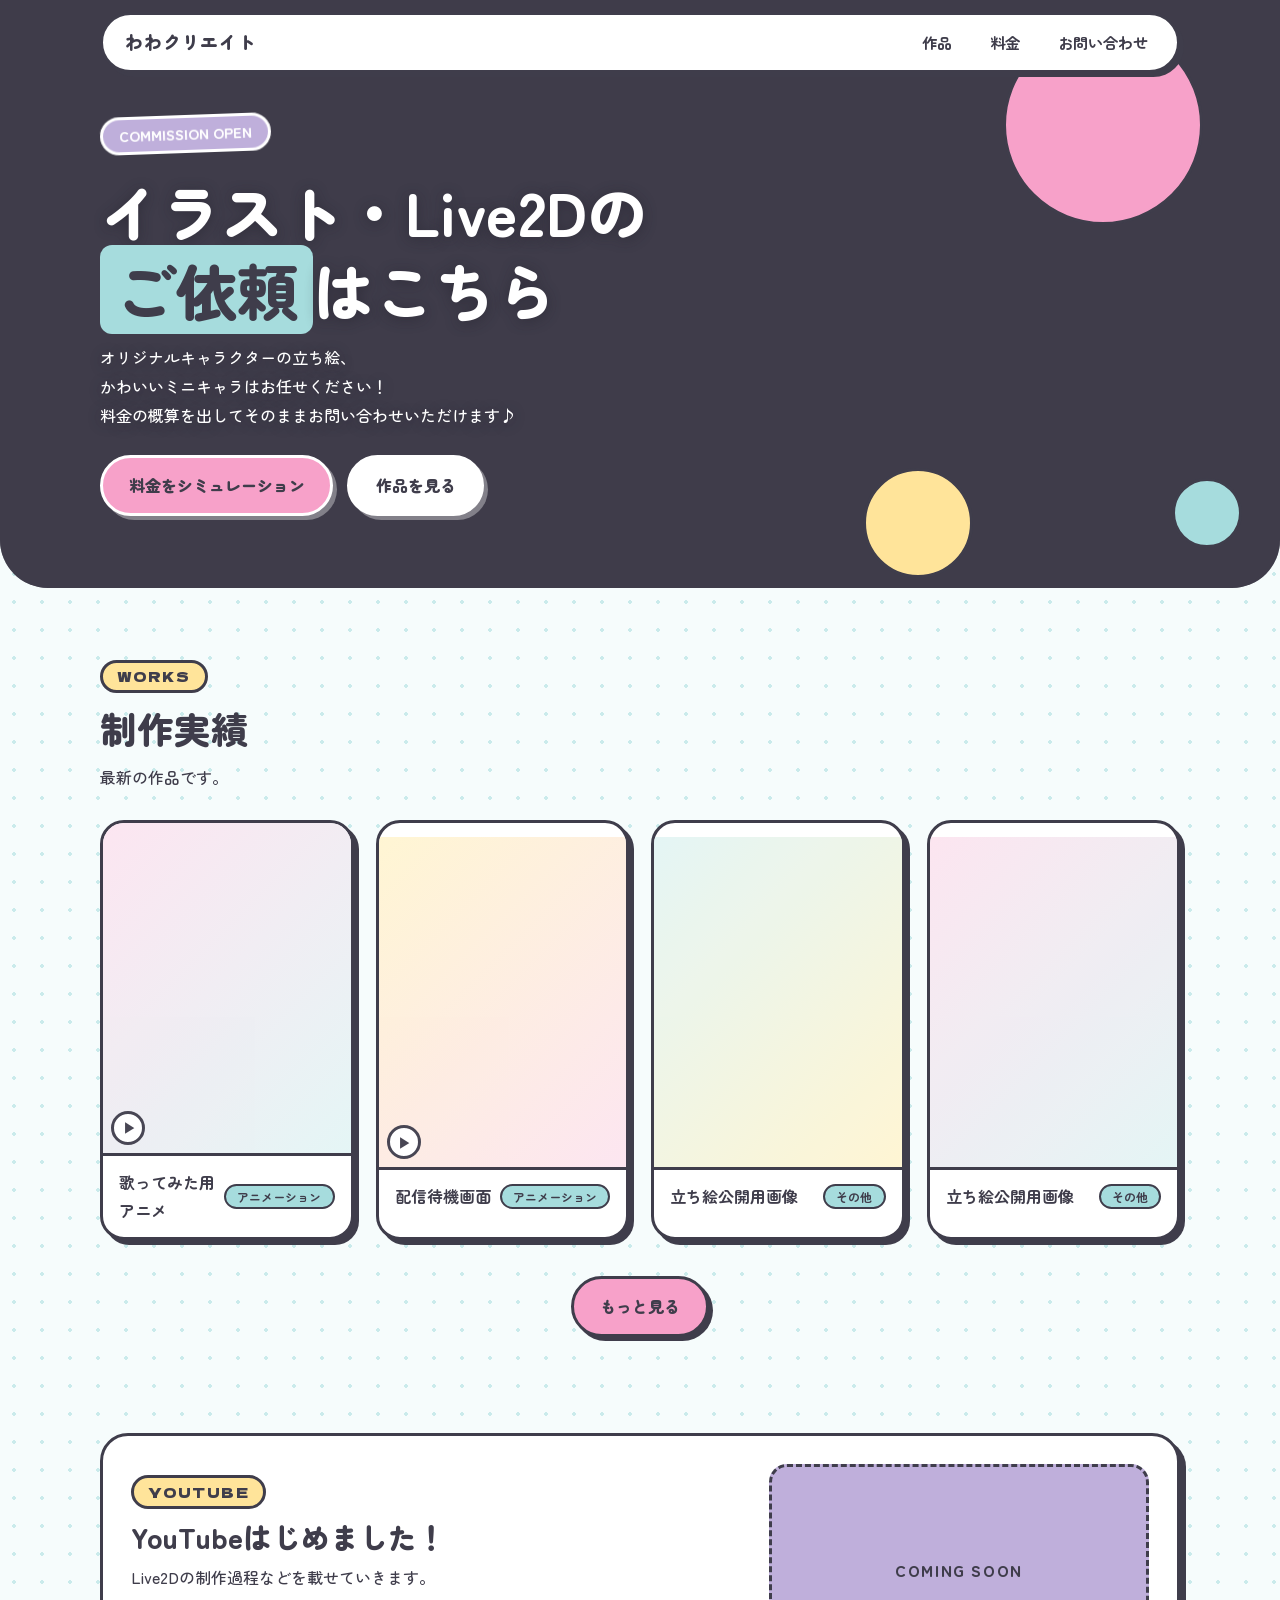
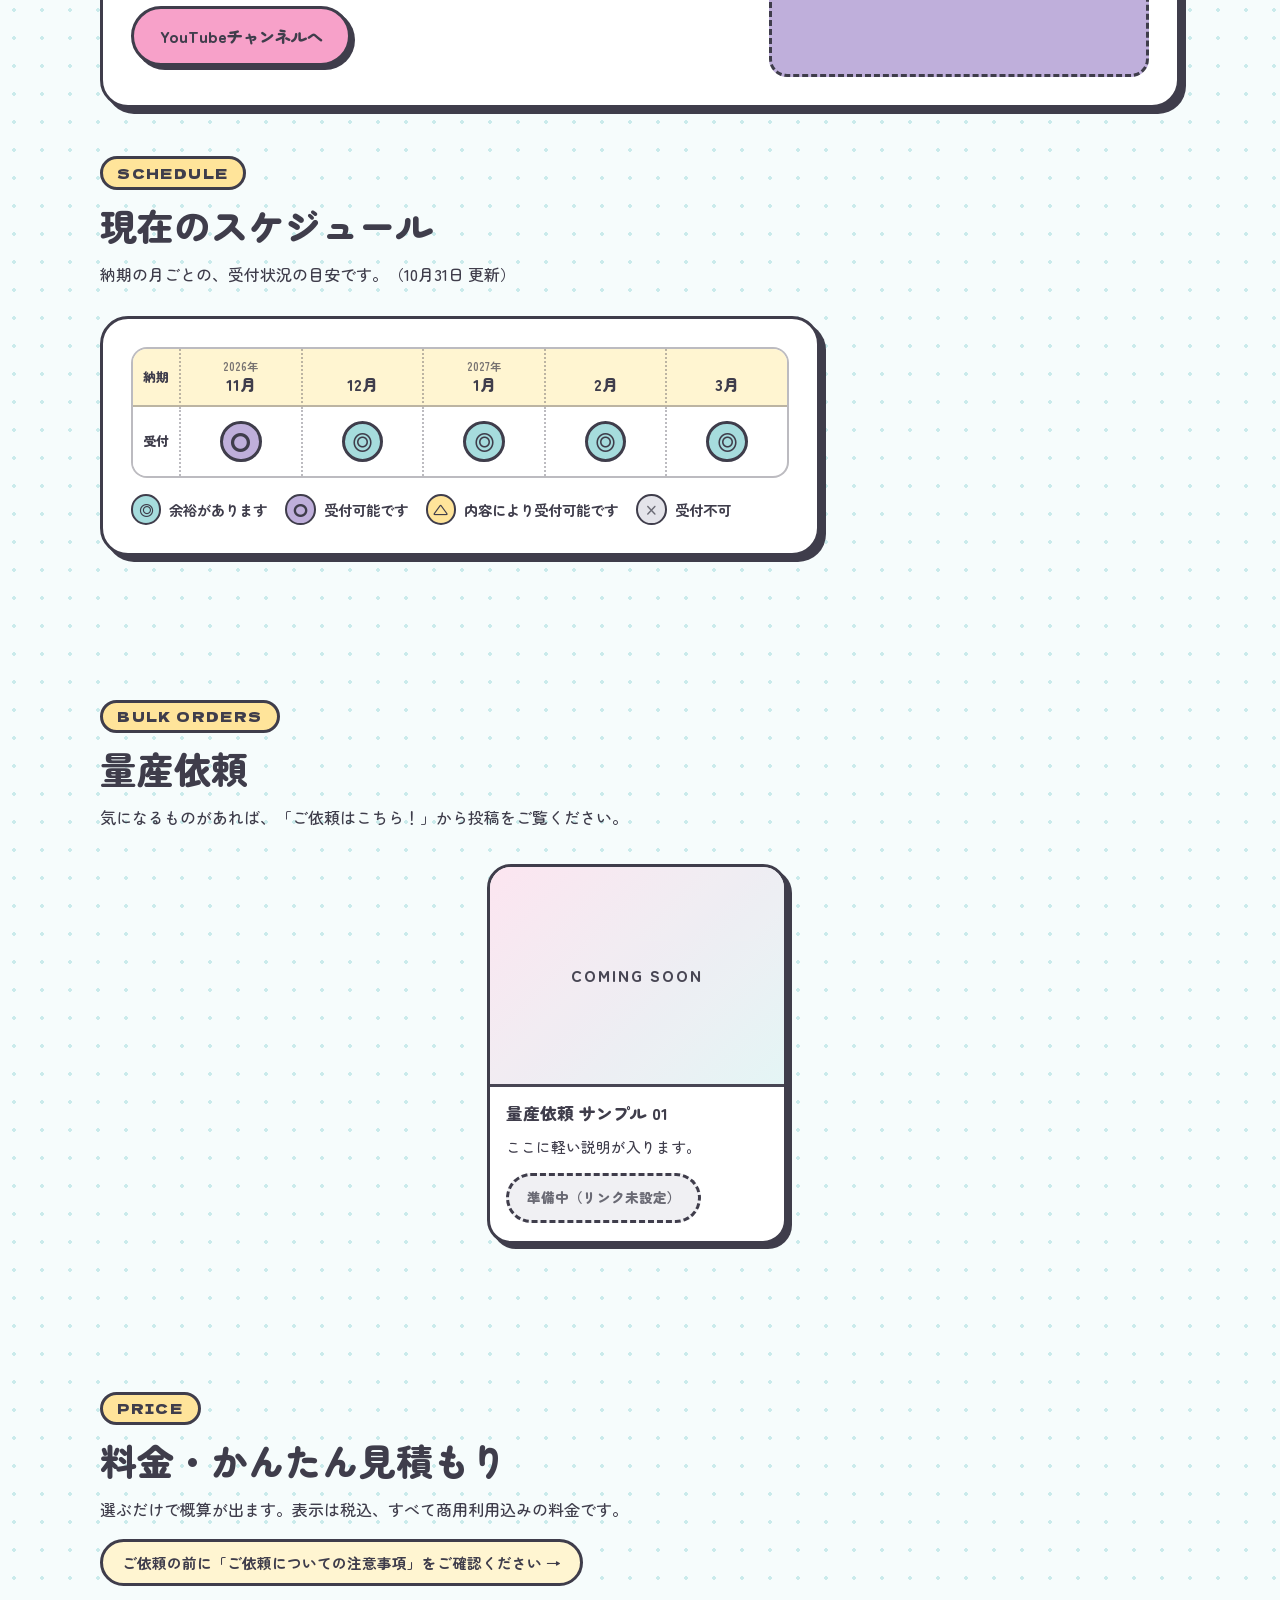
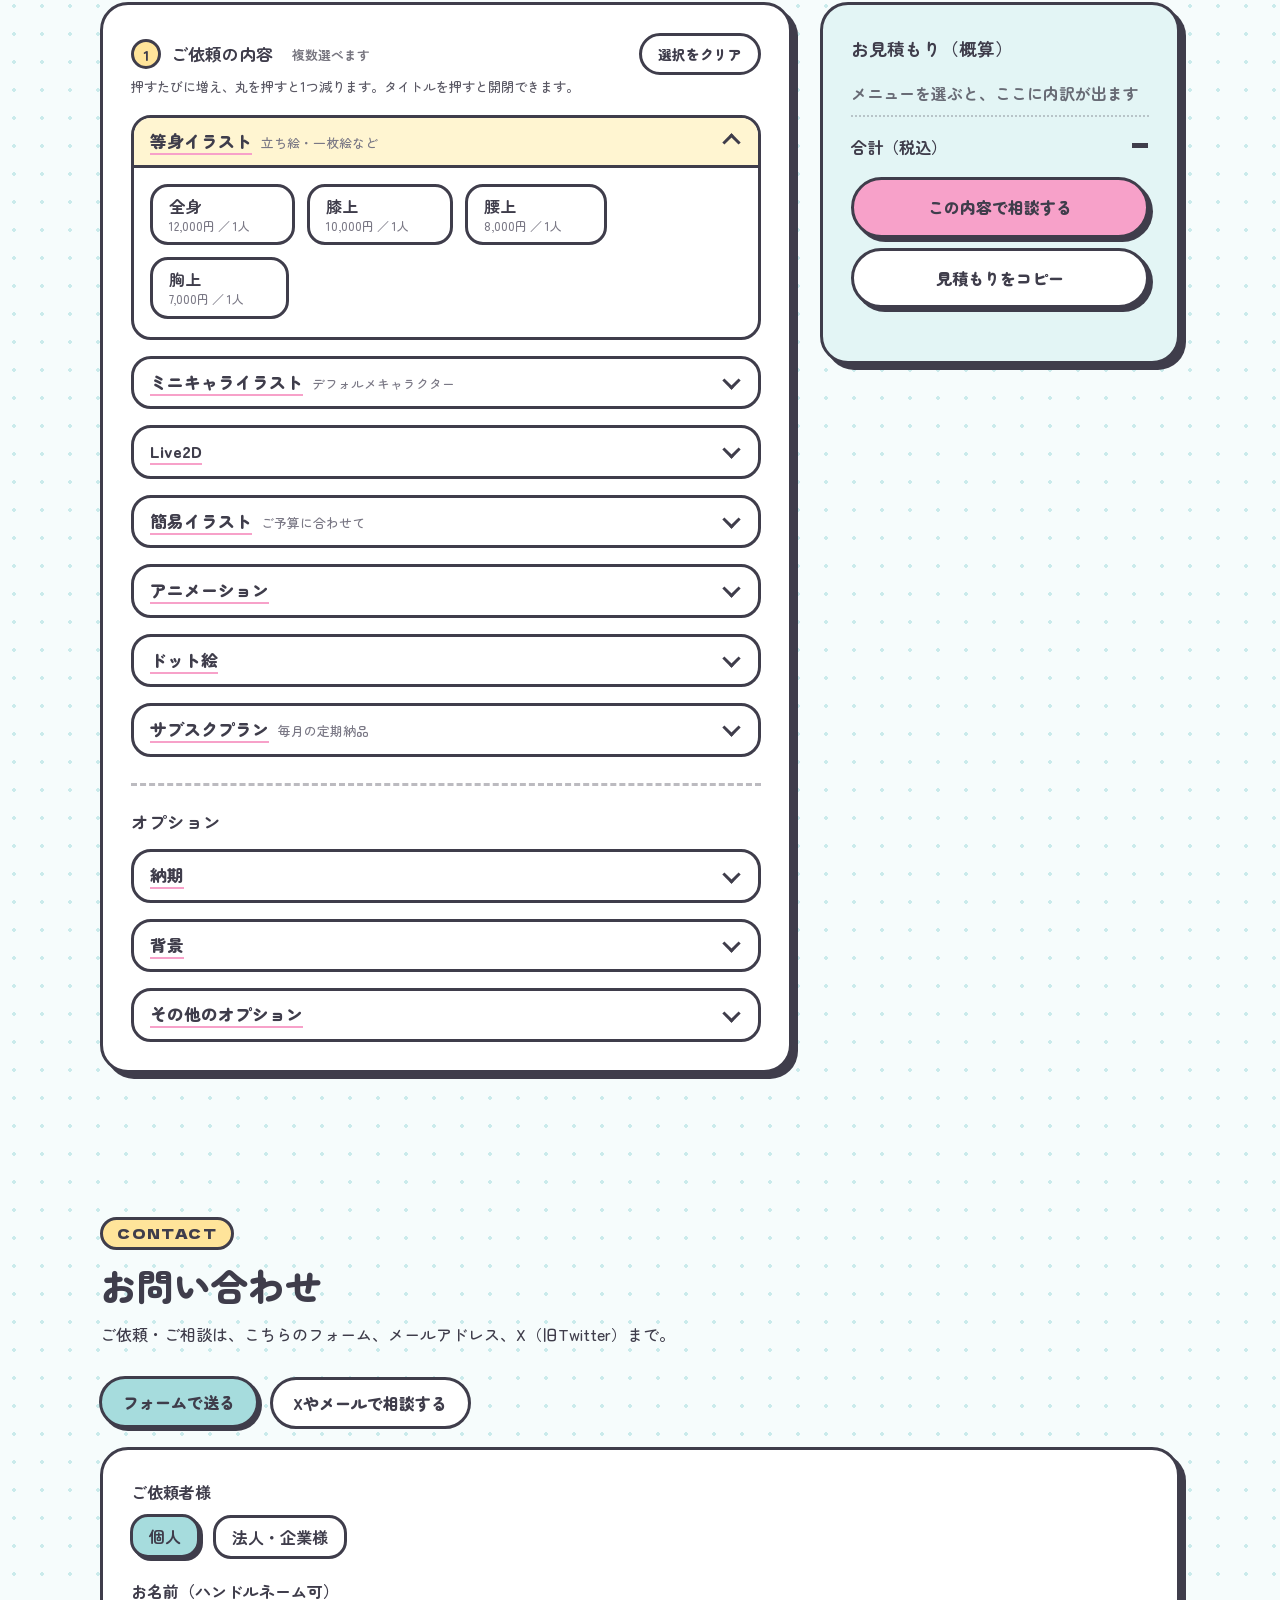
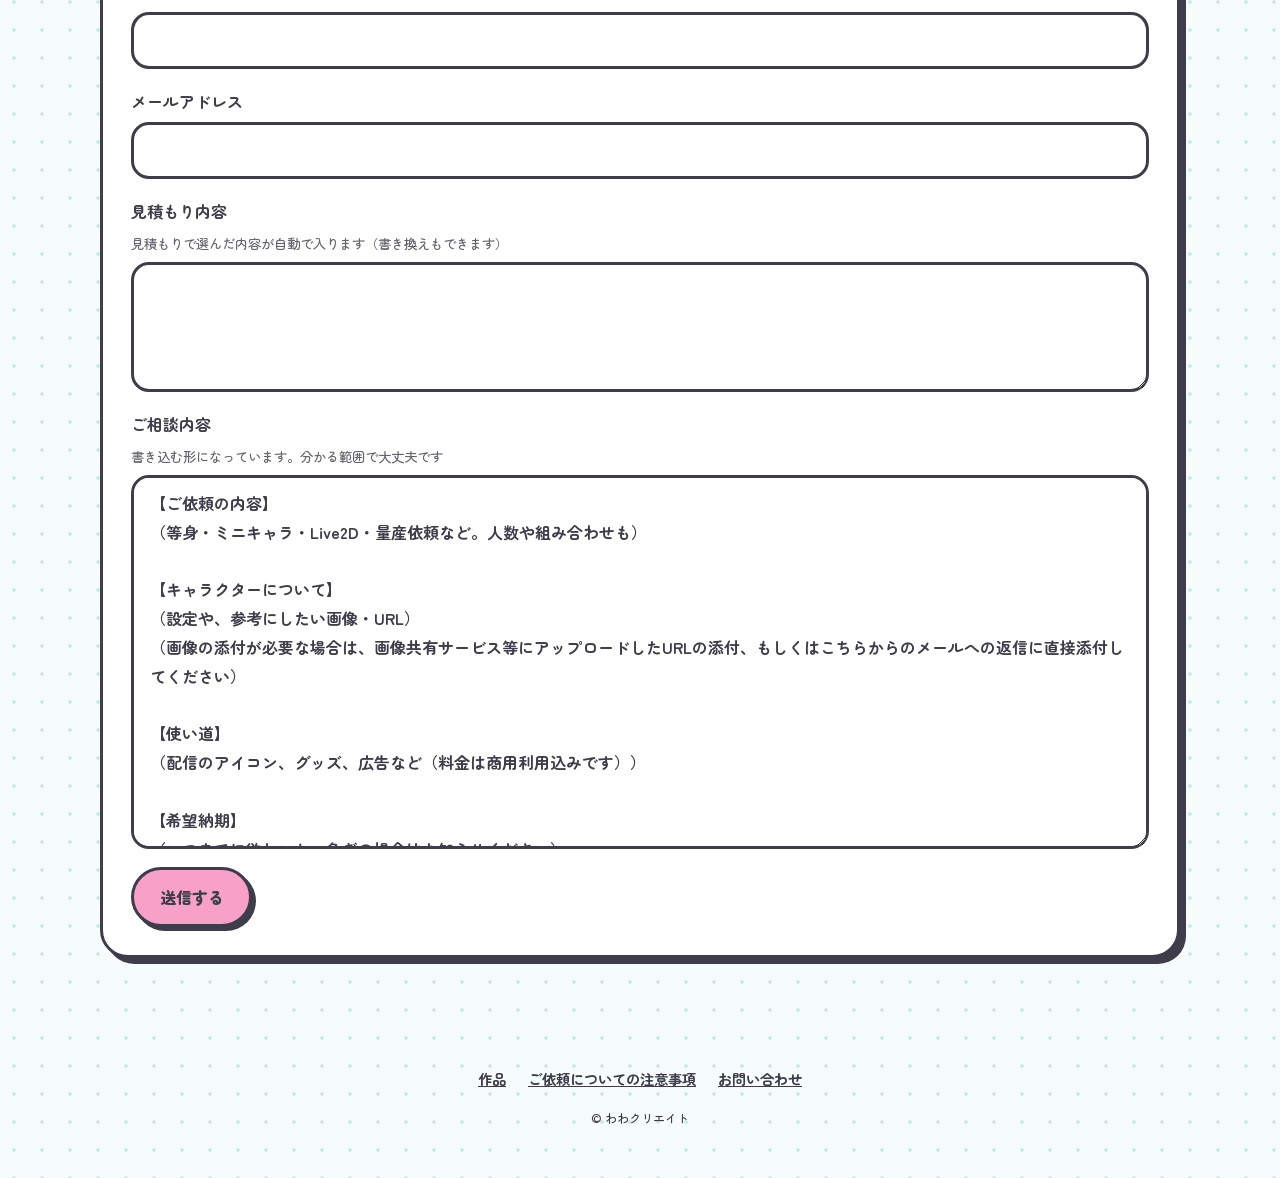
==== commit 6730536c: "細かい文言等修正" ====
--- a/index.html
+++ b/index.html
@@ -32,7 +32,7 @@
     <div class="wrap">
       <span class="badge">COMMISSION OPEN</span>
       <h1>イラスト・Live2Dの<br><mark>ご依頼</mark>はこちら</h1>
-      <p>オリジナルキャラクターの立ち絵から、Live2Dのご相談まで。料金は下のページで、その場で概算を出せます。</p>
+      <p>オリジナルキャラクターの立ち絵、<br>かわいいミニキャラはお任せください！<br>料金の概算を出してそのままお問い合わせいただけます♪</p>
       <div class="hero-camp" id="heroCamp" hidden><a class="camp-pill" href="#price" id="heroCampLink"></a></div>
       <div class="cta">
         <a class="btn pink" href="#price">料金をシミュレーション</a>
@@ -661,7 +661,7 @@
   $("#totalLabel").textContent = label; $("#mLabel").textContent = label;
   $("#firstRow").hidden = !(r.isSub && r.campaign);
   $("#firstTotal").textContent = yen(r.firstMonth) + star;
-  $("#note").textContent = (r.hasFrom ? "「〜」付きの項目は最低金額です。" : "") + (r.isSub ? "サブスクは、原則最低3か月以上のご利用です。" : "") + "あくまで概算です。正式なお見積もりは、内容を確認してからご案内します。";
+  $("#note").textContent = (r.hasFrom ? "「〜」付きの項目は最低金額です。" : "") + "あくまで概算です。正式なお見積もりは、内容を確認してからご案内します。";
   $("#estimateField").value = estimateText(r);
 }
 
--- a/style.css
+++ b/style.css
@@ -465,3 +465,18 @@
 .skeb-t{margin:0;font-weight:900}
 .skeb-d{margin:4px 0 0;color:#6A6A74}
 .skeb .btn{margin-top:12px;width:auto}
+
+/* ---- 一覧の画像・動画：切り取らず、枠の中に全体を収める（上下などに、すき間ができます） ---- */
+.thumb img,.thumb video{object-fit:contain;object-position:center}
+/* 画像の元の大きさに、枠が引っぱられないようにする（枠の大きさは、いつも同じ） */
+.thumb{overflow:hidden}
+.thumb img,.thumb video{position:absolute;inset:0;width:100%;height:100%}
+
+/* ---- 狭いスマホ（iPhone mini など）：ロゴを折り返さず、1行に収める ---- */
+.logo{white-space:nowrap}
+@media(max-width:400px){
+  nav{padding-left:16px;padding-right:12px;gap:6px}
+  .logo{font-size:.88rem;letter-spacing:0}
+  nav ul{gap:0}
+  nav ul a{padding:.35rem .5rem;font-size:.8rem}
+}
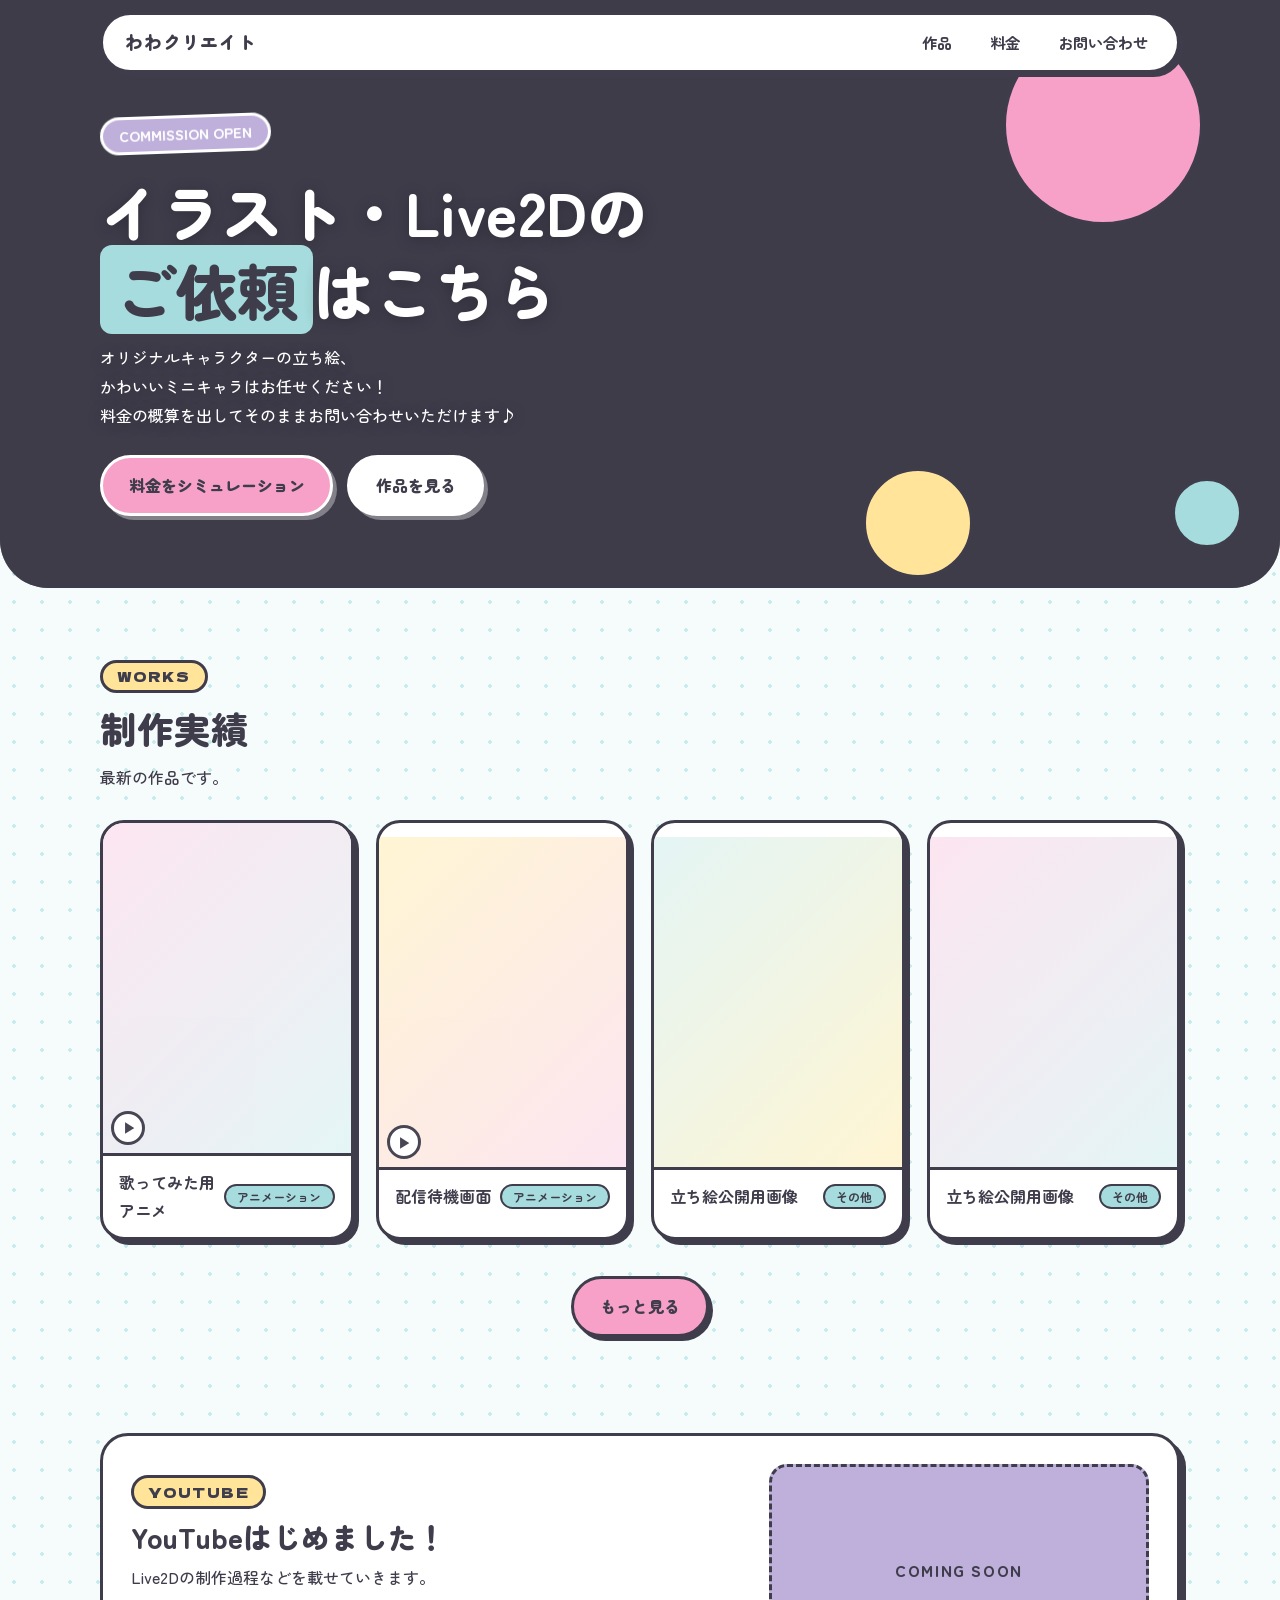
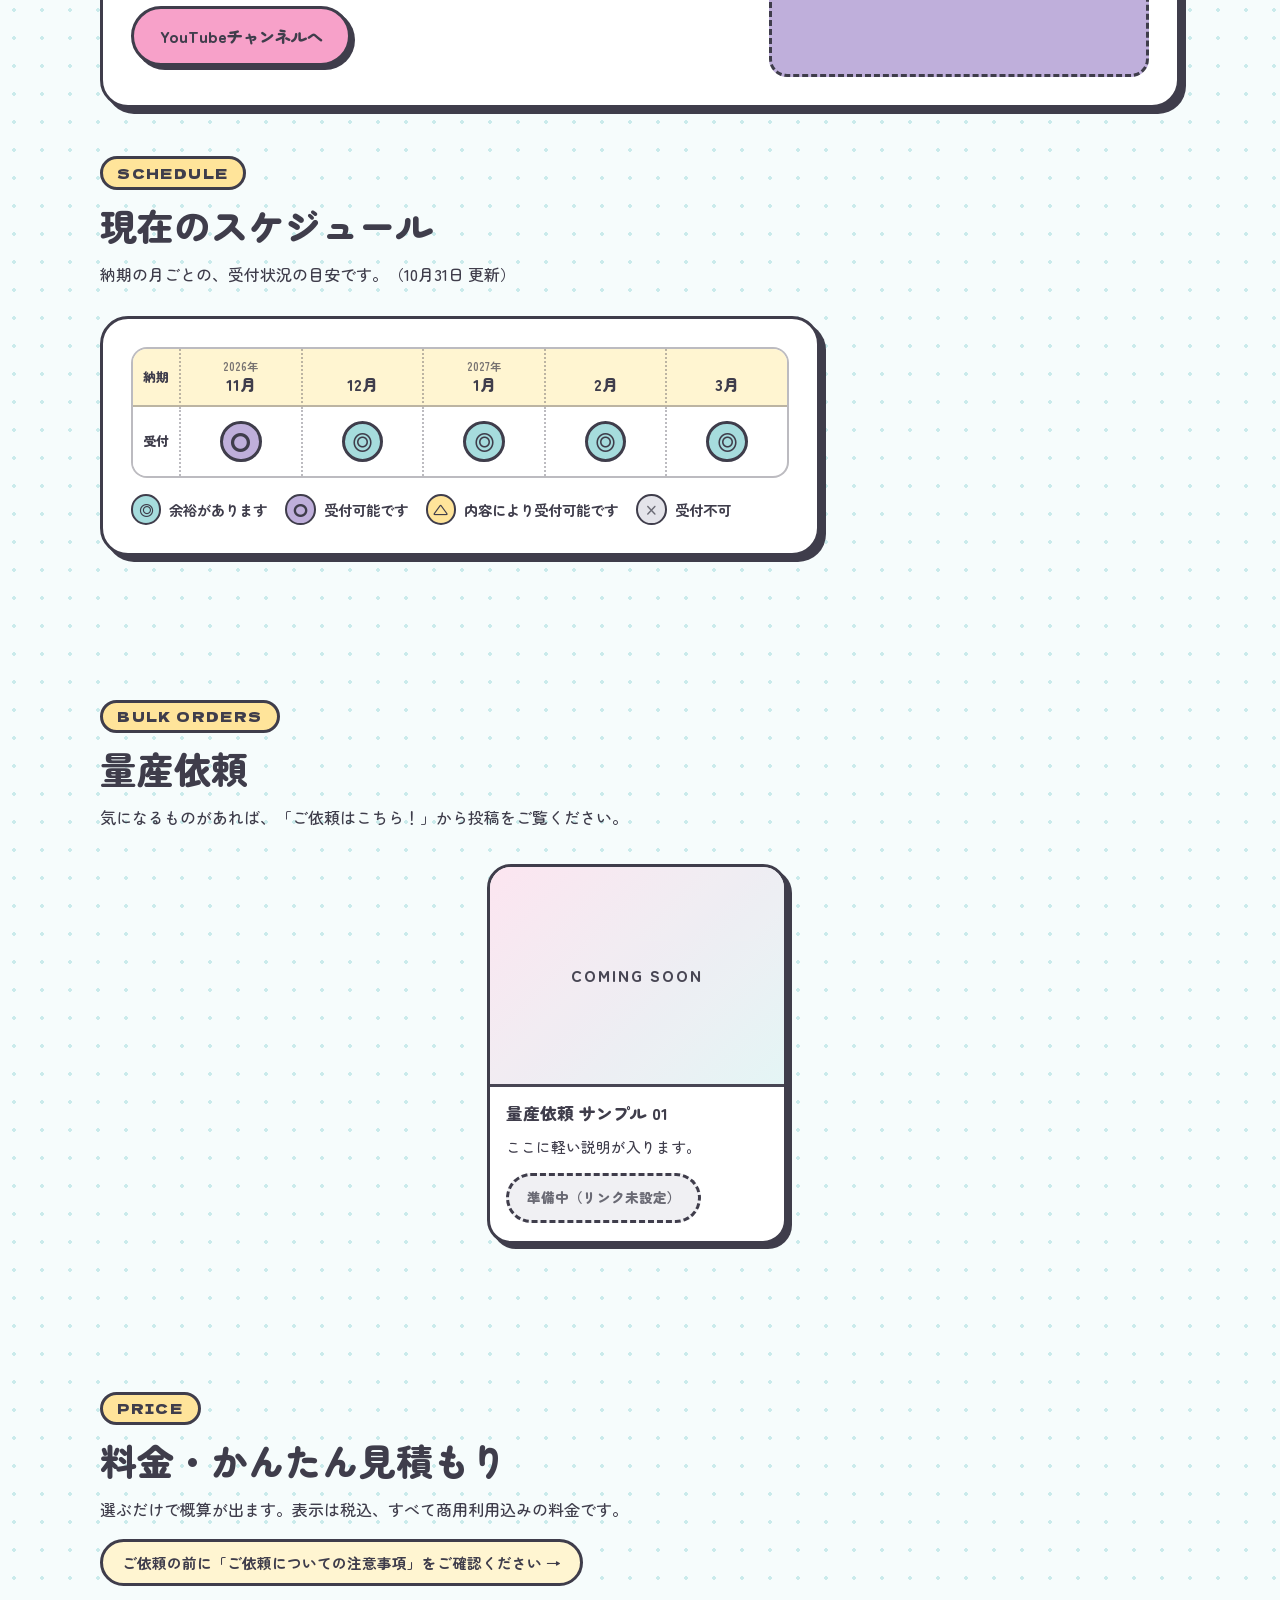
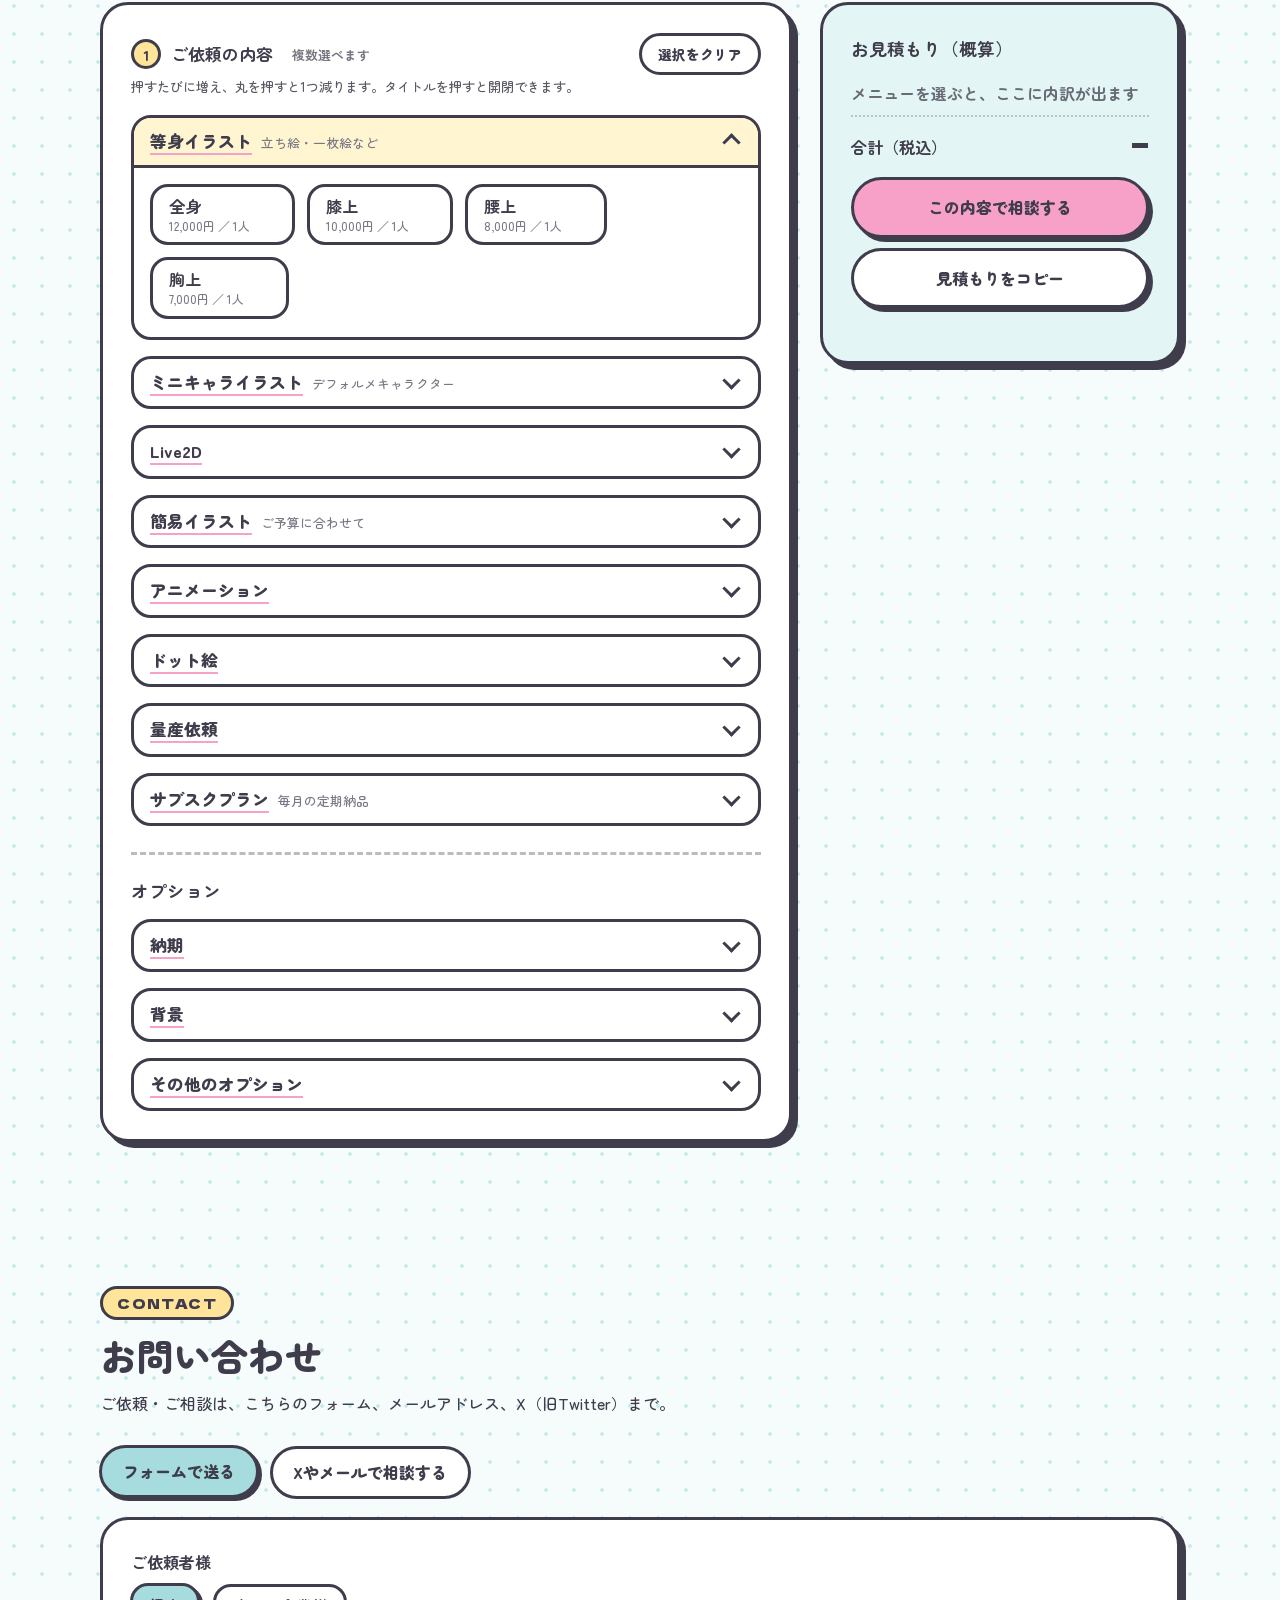
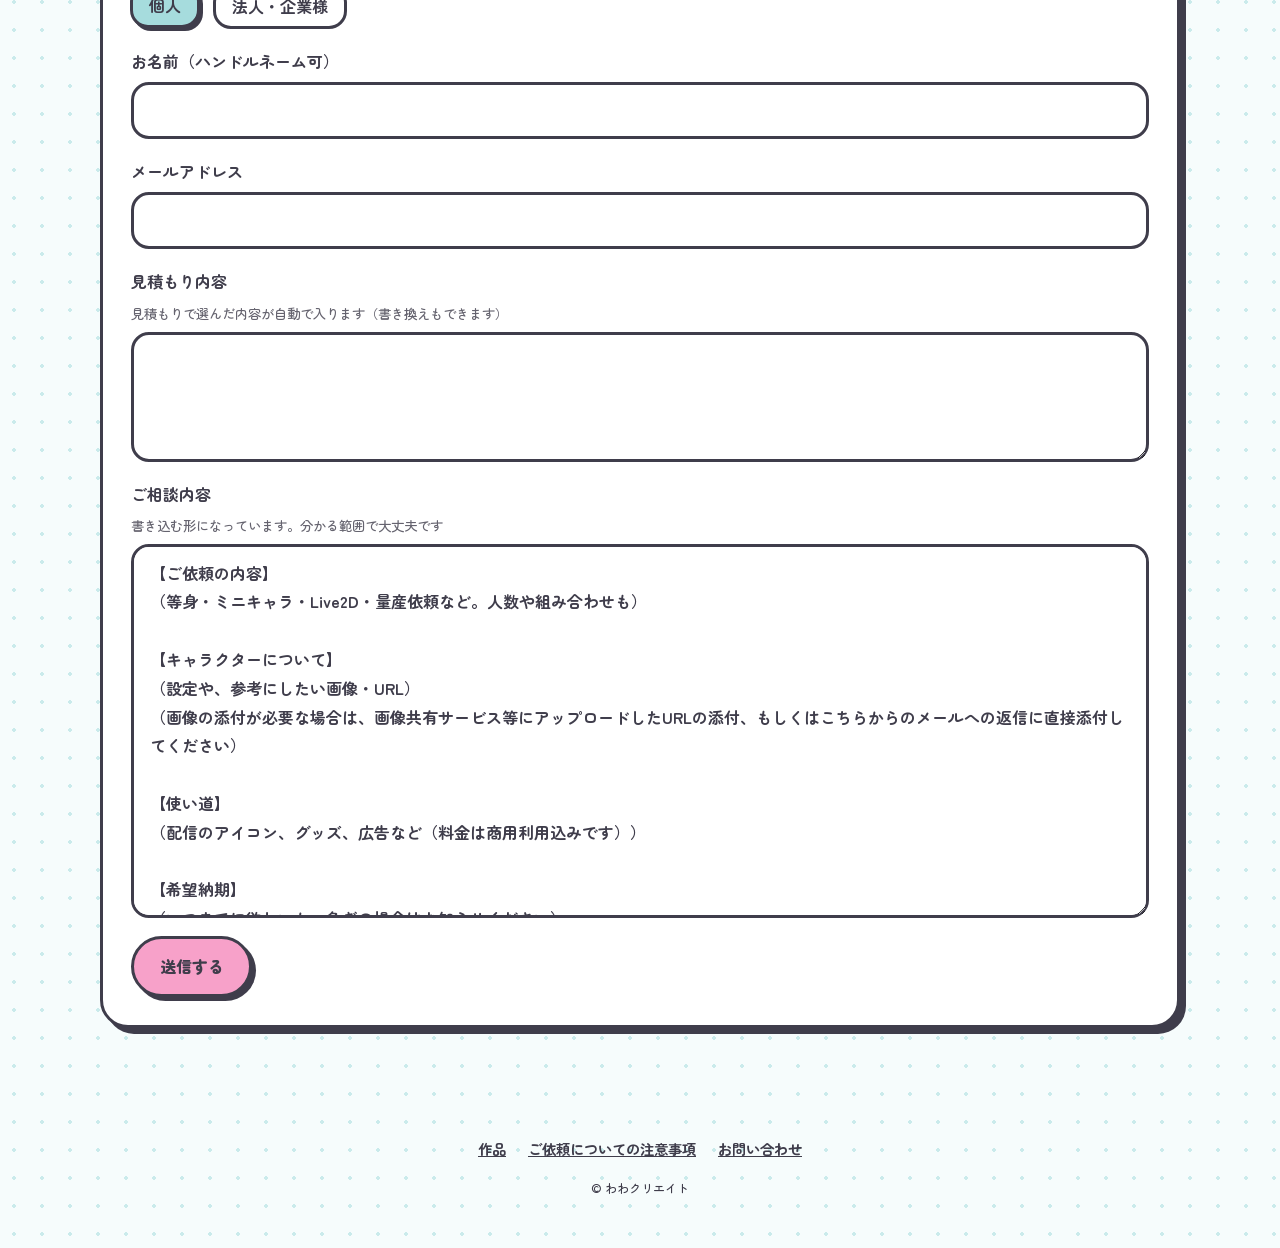
==== commit 8668a7c4: "見積もりに量産依頼カテゴリ（クリスマス量産 5000円〜）を追加 Co-Authored-By: Claude Sonnet 5.5 <noreply@anthropic.com> Claude-Se" ====
--- a/index.html
+++ b/index.html
@@ -395,7 +395,10 @@
       { id: "mc64",  label: "マイクラ用スキン 64×64",          price: 4000 },
       { id: "mc128", label: "マイクラ用スキン 128×128",        price: 6000 }
     ], foot: "通常ドット絵のサンプルは準備中…サイズによってかなり異なるため、詳細はお問い合わせください。",
-       link: { text: "マイクラ用スキンのサンプルはこちら", href: "works.html#tag=その他" } }
+       link: { text: "マイクラ用スキンのサンプルはこちら", href: "works.html#tag=その他" } },
+    bulk: { label: "量産依頼", note: "", items: [
+      { id: "xmas", label: "クリスマス量産", price: 5000, from: true }
+    ] }
   },
   // サブスクプラン：毎月の金額からの割引率（表の文章は index.html の中にあります）
   sub: { rate: 0.1 },
